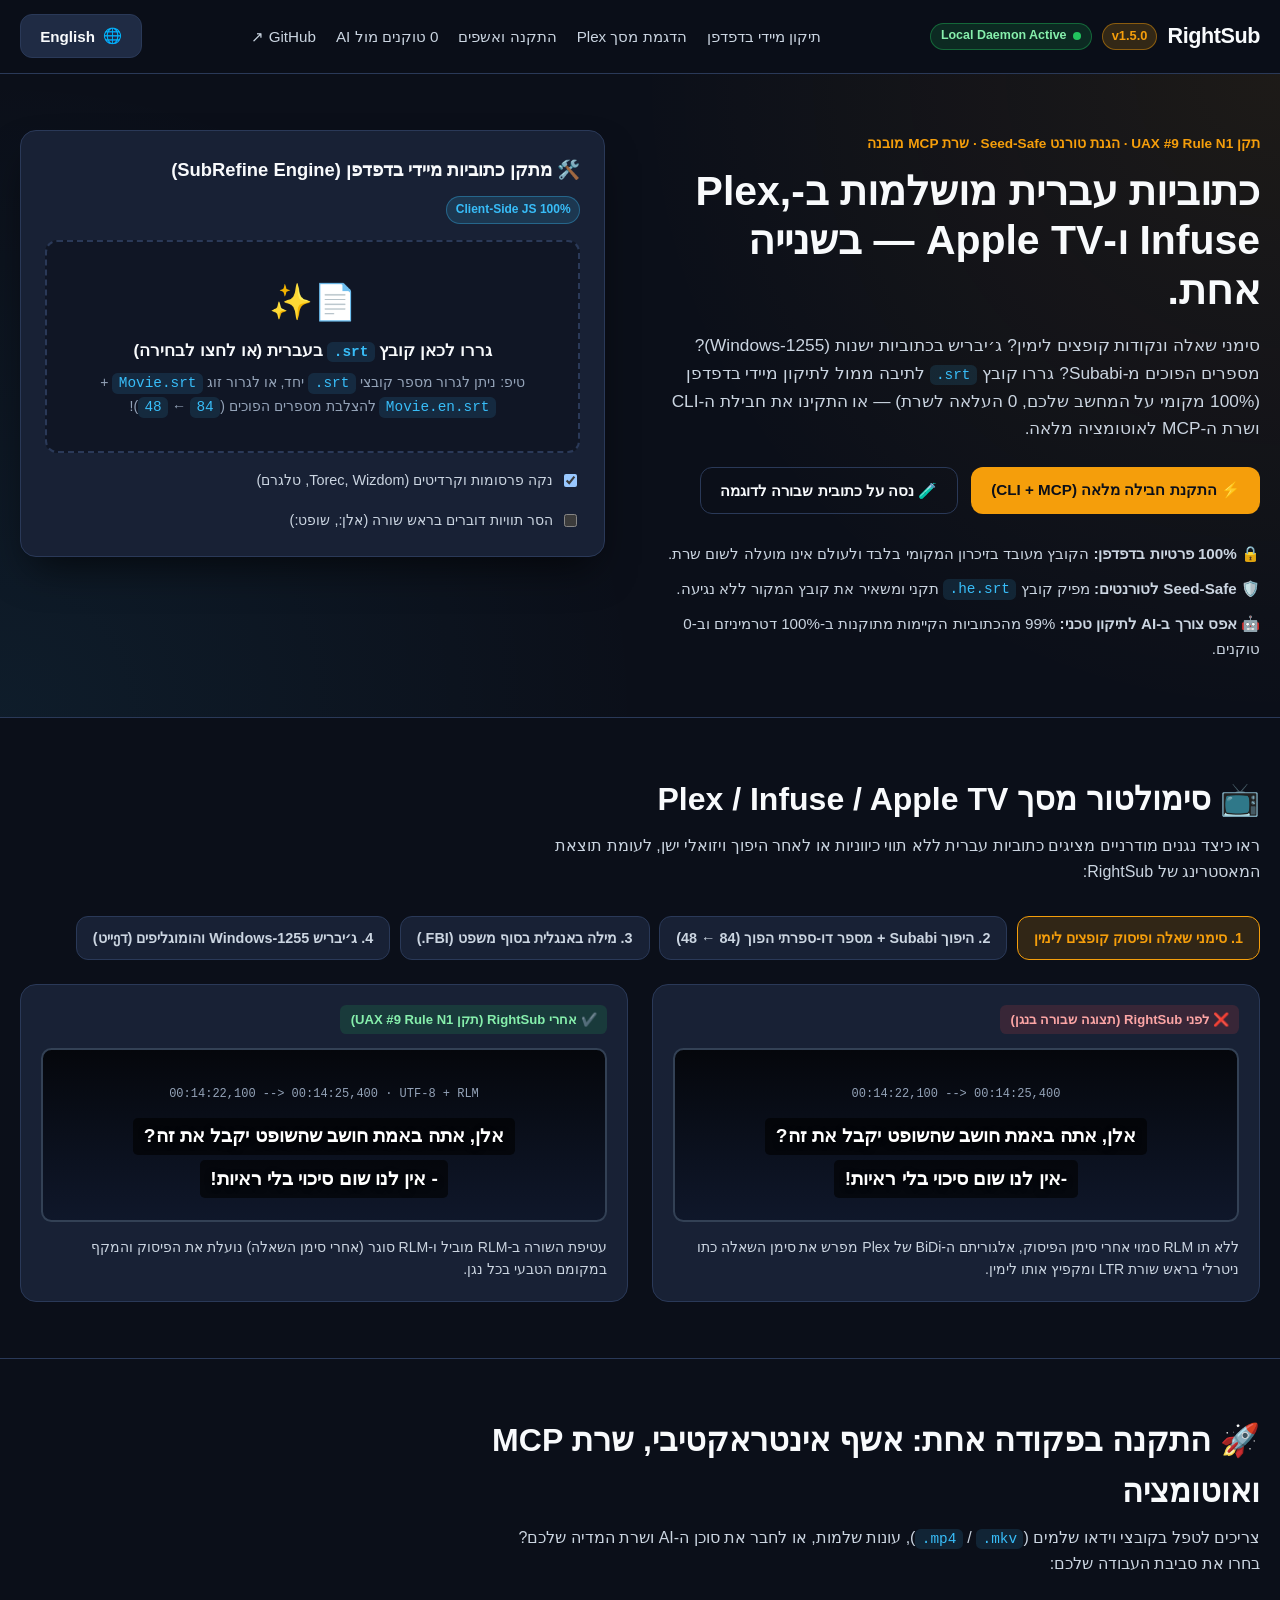
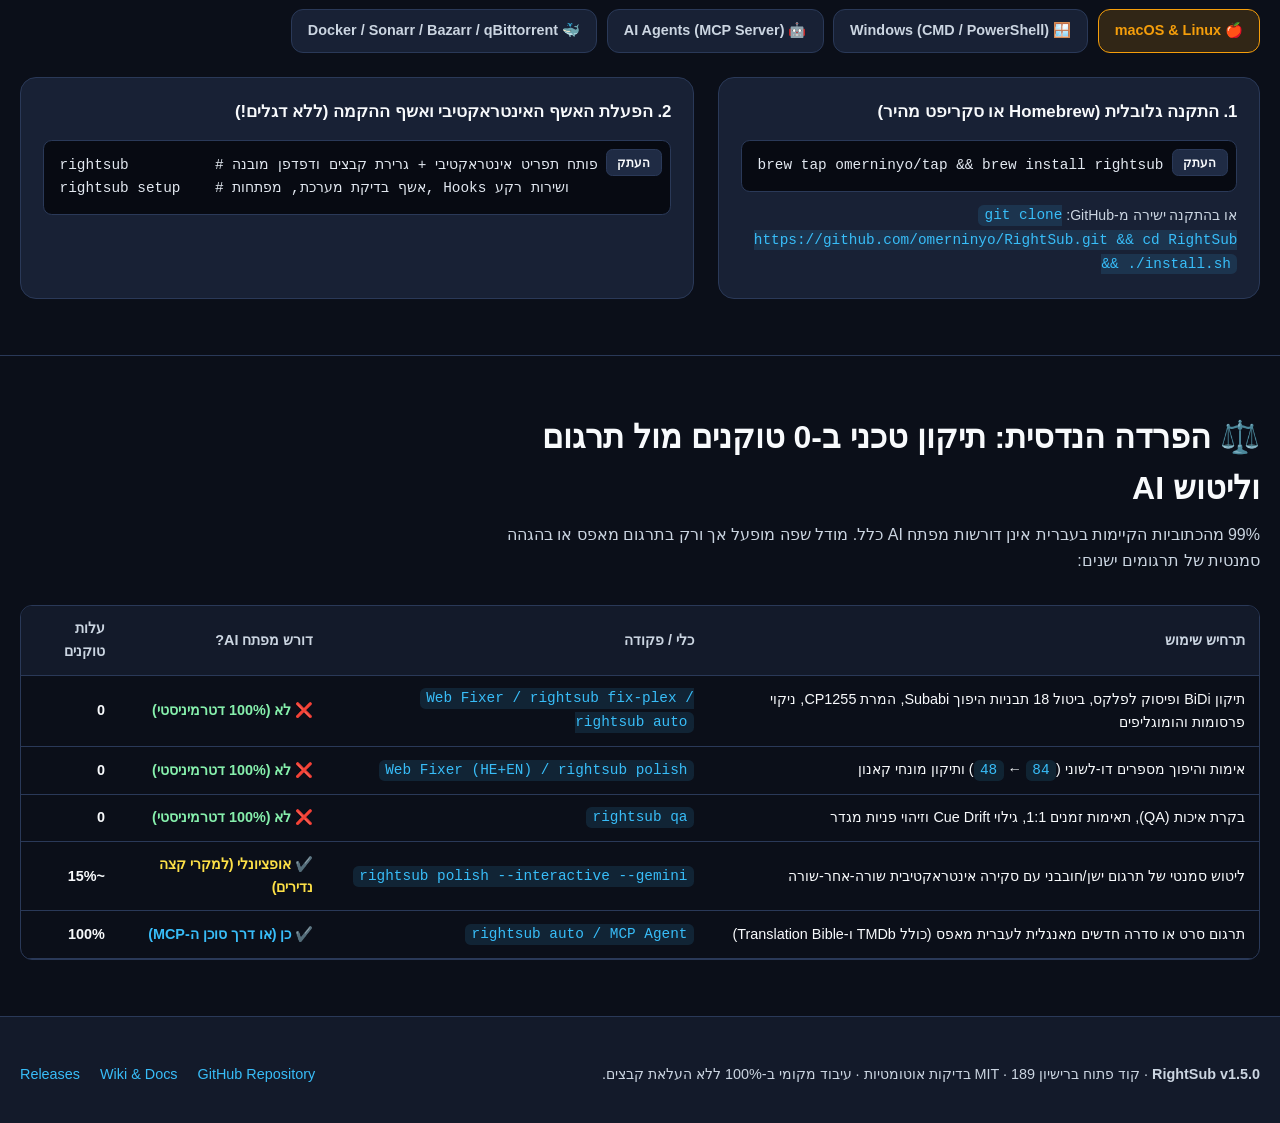
==== site/index.html @ dbd6b191 "Release v1.5.0: Native MCP Server, Interactive CLI Wizard, and Client-Side SubRefine Web App (site/)" ====
<!DOCTYPE html>
<html lang="he" dir="rtl" data-theme="dark">
<head>
  <meta charset="UTF-8" />
  <meta name="viewport" content="width=device-width, initial-scale=1.0" />
  <title>RightSub v1.5.0 — Universal Hebrew Subtitle Mastering, BiDi &amp; AI Suite</title>
  <meta name="description" content="Fix reversed Hebrew punctuation in Plex, Infuse &amp; Apple TV instantly in your browser (100% local, 0 uploads), or install the RightSub CLI, Setup Wizard &amp; Native MCP Server." />
  <link rel="stylesheet" href="styles.css" />
</head>
<body>
  <a href="#content" class="skip-link" data-i18n="skip_link">דלג לתוכן הראשי</a>

  <header class="site-header">
    <div class="container header-inner">
      <div class="brand">
        <span class="brand-badge">RightSub</span>
        <span class="version-pill">v1.5.0</span>
        <span id="daemon-status-badge" class="daemon-pill" hidden>
          <span class="status-dot"></span>
          <span id="daemon-status-text">Local Daemon Active</span>
        </span>
      </div>

      <nav class="main-nav" aria-label="Primary Navigation">
        <ul>
          <li><a href="#fixer" data-i18n="nav_fixer">תיקון מיידי בדפדפן</a></li>
          <li><a href="#showcase" data-i18n="nav_showcase">הדגמת מסך Plex</a></li>
          <li><a href="#install" data-i18n="nav_install">התקנה ואשפים</a></li>
          <li><a href="#matrix" data-i18n="nav_matrix">0 טוקנים מול AI</a></li>
          <li><a href="https://github.com/omerninyo/RightSub" target="_blank" rel="noopener">GitHub ↗</a></li>
        </ul>
      </nav>

      <div class="header-actions">
        <button type="button" id="lang-toggle" class="btn btn-secondary" aria-label="Switch Language / החלף שפה">
          🌐 <span id="lang-toggle-label">English</span>
        </button>
      </div>
    </div>
  </header>

  <main id="content" tabindex="-1">
    <!-- HERO + INSTANT CLIENT-SIDE SRT FIXER -->
    <section id="fixer" class="hero-section">
      <div class="container hero-grid">
        <div class="hero-copy">
          <div class="eyebrow" data-i18n="hero_eyebrow">
            תקן UAX #9 Rule N1 · הגנת טורנט Seed-Safe · שרת MCP מובנה
          </div>
          <h1 data-i18n="hero_title">
            כתוביות עברית מושלמות ב-Plex, Infuse ו-Apple TV — בשנייה אחת.
          </h1>
          <p class="hero-lead" data-i18n="hero_lead">
            סימני שאלה ונקודות קופצים לימין? ג׳יבריש בכתוביות ישנות (Windows-1255)? מספרים הפוכים מ-Subabi?
            גררו קובץ <code>.srt</code> לתיבה ממול לתיקון מיידי בדפדפן (100% מקומי על המחשב שלכם, 0 העלאה לשרת) — או התקינו את חבילת ה-CLI ושרת ה-MCP לאוטומציה מלאה.
          </p>

          <div class="hero-ctas">
            <a href="#install" class="btn btn-primary" data-i18n="hero_cta_install">
              ⚡ התקנת חבילה מלאה (CLI + MCP)
            </a>
            <button type="button" id="load-demo-btn" class="btn btn-outline" data-i18n="hero_cta_demo">
              🧪 נסה על כתובית שבורה לדוגמה
            </button>
          </div>

          <ul class="trust-list">
            <li data-i18n="trust_1">🔒 <strong>100% פרטיות בדפדפן:</strong> הקובץ מעובד בזיכרון המקומי בלבד ולעולם אינו מועלה לשום שרת.</li>
            <li data-i18n="trust_2">🛡️ <strong>Seed-Safe לטורנטים:</strong> מפיק קובץ <code>.he.srt</code> תקני ומשאיר את קובץ המקור ללא נגיעה.</li>
            <li data-i18n="trust_3">🤖 <strong>אפס צורך ב-AI לתיקון טכני:</strong> 99% מהכתוביות הקיימות מתוקנות ב-100% דטרמיניזם וב-0 טוקנים.</li>
          </ul>
        </div>

        <!-- CLIENT-SIDE DROPZONE CARD -->
        <div class="fixer-card">
          <div class="fixer-card-header">
            <h2 data-i18n="drop_title">🛠️ מתקן כתוביות מיידי בדפדפן (SubRefine Engine)</h2>
            <span class="local-tag" data-i18n="drop_badge">100% Client-Side JS</span>
          </div>

          <div
            id="dropzone"
            class="dropzone"
            tabindex="0"
            role="button"
            aria-describedby="dropzone-hint"
          >
            <input
              type="file"
              id="file-input"
              accept=".srt"
              multiple
              hidden
            />
            <div class="dropzone-icon" aria-hidden="true">📄✨</div>
            <p class="dropzone-primary" data-i18n="drop_prompt">
              גררו לכאן קובץ <code>.srt</code> בעברית (או לחצו לבחירה)
            </p>
            <p id="dropzone-hint" class="dropzone-secondary" data-i18n="drop_subprompt">
              טיפ: ניתן לגרור מספר קובצי <code>.srt</code> יחד, או לגרור זוג <code>Movie.srt</code> + <code>Movie.en.srt</code> להצלבת מספרים הפוכים (<code>84</code> ← <code>48</code>)!
            </p>
          </div>

          <div class="fixer-options">
            <label class="checkbox-label">
              <input type="checkbox" id="opt-clean-ads" checked />
              <span data-i18n="opt_clean_ads">נקה פרסומות וקרדיטים (Torec, Wizdom, טלגרם)</span>
            </label>
            <label class="checkbox-label">
              <input type="checkbox" id="opt-clean-speakers" />
              <span data-i18n="opt_clean_speakers">הסר תוויות דוברים בראש שורה (אלן:, שופט:)</span>
            </label>
          </div>

          <!-- LIVE RESULTS REGION -->
          <div id="fixer-results" class="fixer-results" aria-live="polite" hidden>
            <div class="stats-grid" id="stats-grid"></div>
            <div id="downloads-list" class="downloads-list"></div>

            <div class="diff-preview-wrapper" id="diff-preview-wrapper" hidden>
              <h3 data-i18n="diff_heading">🔍 השוואת שורות שתוקנו בקובץ (לפני ← אחרי):</h3>
              <div class="table-scroll">
                <table class="diff-table">
                  <caption class="sr-only" data-i18n="diff_heading">השוואת שורות שתוקנו בקובץ</caption>
                  <thead>
                    <tr>
                      <th scope="col">#</th>
                      <th scope="col" data-i18n="diff_col_before">לפני (שבור בפלקס / Subabi)</th>
                      <th scope="col" data-i18n="diff_col_after">אחרי (RightSub + RLM)</th>
                    </tr>
                  </thead>
                  <tbody id="diff-tbody"></tbody>
                </table>
              </div>
            </div>
          </div>
        </div>
      </div>
    </section>

    <!-- INTERACTIVE PLEX / APPLE TV SCREEN SIMULATOR -->
    <section id="showcase" class="section showcase-section">
      <div class="container">
        <div class="section-header">
          <h2 data-i18n="showcase_title">📺 סימולטור מסך Plex / Infuse / Apple TV</h2>
          <p data-i18n="showcase_subtitle">
            ראו כיצד נגנים מודרניים מציגים כתוביות עברית ללא תווי כיווניות או לאחר היפוך ויזואלי ישן, לעומת תוצאת המאסטרינג של RightSub:
          </p>
        </div>

        <div class="tv-simulator">
          <div class="tv-controls" role="group" aria-label="Select Subtitle Defect Scenario">
            <button type="button" class="scenario-btn active" data-scenario="punct" data-i18n="scen_punct">
              1. סימני שאלה ופיסוק קופצים לימין
            </button>
            <button type="button" class="scenario-btn" data-scenario="subabi" data-i18n="scen_subabi">
              2. היפוך Subabi + מספר דו-ספרתי הפוך (84 ← 48)
            </button>
            <button type="button" class="scenario-btn" data-scenario="english" data-i18n="scen_english">
              3. מילה באנגלית בסוף משפט (FBI.)
            </button>
            <button type="button" class="scenario-btn" data-scenario="cp1255" data-i18n="scen_cp1255">
              4. ג׳יבריש Windows-1255 והומוגליפים (דეייט)
            </button>
          </div>

          <div class="tv-screens-grid">
            <div class="tv-frame tv-broken">
              <div class="tv-badge badge-danger" data-i18n="tv_before_label">❌ לפני RightSub (תצוגה שבורה בנגן)</div>
              <div class="tv-screen">
                <div class="tv-scene-hint">00:14:22,100 --&gt; 00:14:25,400</div>
                <div id="tv-before-line1" class="tv-subtitle-line" dir="ltr">?אלן, אתה באמת חושב שהשופט יקבל את זה</div>
                <div id="tv-before-line2" class="tv-subtitle-line" dir="ltr">!אין לנו שום סיכוי בלי ראיות-</div>
              </div>
              <p id="tv-before-explain" class="tv-explain" data-i18n="tv_before_exp_punct">
                ללא תו RLM סמוי אחרי סימן הפיסוק, אלגוריתם ה-BiDi של Plex מפרש את סימן השאלה כתו ניטרלי בראש שורת LTR ומקפיץ אותו לימין.
              </p>
            </div>

            <div class="tv-frame tv-fixed">
              <div class="tv-badge badge-success" data-i18n="tv_after_label">✔️ אחרי RightSub (תקן UAX #9 Rule N1)</div>
              <div class="tv-screen">
                <div class="tv-scene-hint">00:14:22,100 --&gt; 00:14:25,400 · UTF-8 + RLM</div>
                <div id="tv-after-line1" class="tv-subtitle-line" dir="rtl">&#x200F;אלן, אתה באמת חושב שהשופט יקבל את זה?&#x200F;</div>
                <div id="tv-after-line2" class="tv-subtitle-line" dir="rtl">&#x200F;- אין לנו שום סיכוי בלי ראיות!&#x200F;</div>
              </div>
              <p id="tv-after-explain" class="tv-explain" data-i18n="tv_after_exp_punct">
                עטיפת השורה ב-RLM מוביל ו-RLM סוגר (אחרי סימן השאלה) נועלת את הפיסוק והמקף במקומם הטבעי בכל נגן.
              </p>
            </div>
          </div>
        </div>
      </div>
    </section>

    <!-- INTERACTIVE INSTALLATION & ONBOARDING HUB -->
    <section id="install" class="section install-section">
      <div class="container">
        <div class="section-header">
          <h2 data-i18n="install_title">🚀 התקנה בפקודה אחת: אשף אינטראקטיבי, שרת MCP ואוטומציה</h2>
          <p data-i18n="install_subtitle">
            צריכים לטפל בקובצי וידאו שלמים (<code>.mkv</code> / <code>.mp4</code>), עונות שלמות, או לחבר את סוכן ה-AI ושרת המדיה שלכם? בחרו את סביבת העבודה שלכם:
          </p>
        </div>

        <div class="tabs-bar" role="tablist" aria-label="Installation Platforms">
          <button type="button" role="tab" aria-selected="true" class="tab-btn active" data-tab="macos">
            🍎 macOS &amp; Linux
          </button>
          <button type="button" role="tab" aria-selected="false" class="tab-btn" data-tab="windows">
            🪟 Windows (CMD / PowerShell)
          </button>
          <button type="button" role="tab" aria-selected="false" class="tab-btn" data-tab="mcp">
            🤖 AI Agents (MCP Server)
          </button>
          <button type="button" role="tab" aria-selected="false" class="tab-btn" data-tab="docker">
            🐳 Docker / Sonarr / Bazarr / qBittorrent
          </button>
        </div>

        <!-- TAB 1: macOS / Linux -->
        <div class="tab-panel active" id="tab-macos" role="tabpanel">
          <div class="install-grid">
            <div class="install-step">
              <h3 data-i18n="mac_step1_title">1. התקנה גלובלית (Homebrew או סקריפט מהיר)</h3>
              <div class="code-box" dir="ltr">
                <pre><code id="cmd-mac-install">brew tap omerninyo/tap &amp;&amp; brew install rightsub</code></pre>
                <button type="button" class="copy-btn" data-copy-target="cmd-mac-install" data-i18n="copy_btn">העתק</button>
              </div>
              <p class="step-note" data-i18n="mac_step1_note">
                או בהתקנה ישירה מ-GitHub: <code>git clone https://github.com/omerninyo/RightSub.git &amp;&amp; cd RightSub &amp;&amp; ./install.sh</code>
              </p>
            </div>

            <div class="install-step">
              <h3 data-i18n="mac_step2_title">2. הפעלת האשף האינטראקטיבי ואשף ההקמה (ללא דגלים!)</h3>
              <div class="code-box" dir="ltr">
                <pre><code id="cmd-mac-wizard">rightsub          # פותח תפריט אינטראקטיבי + גרירת קבצים ודפדפן מובנה
rightsub setup    # אשף בדיקת מערכת, מפתחות, Hooks ושירות רקע</code></pre>
                <button type="button" class="copy-btn" data-copy-target="cmd-mac-wizard" data-i18n="copy_btn">העתק</button>
              </div>
            </div>
          </div>
        </div>

        <!-- TAB 2: Windows -->
        <div class="tab-panel" id="tab-windows" role="tabpanel" hidden>
          <div class="install-grid">
            <div class="install-step">
              <h3 data-i18n="win_step1_title">1. מתקין אוטומטי לחלונות (מוסיף ל-PATH של המשתמש אוטומטית)</h3>
              <div class="code-box" dir="ltr">
                <pre><code id="cmd-win-install">git clone https://github.com/omerninyo/RightSub.git
cd RightSub
install.bat</code></pre>
                <button type="button" class="copy-btn" data-copy-target="cmd-win-install" data-i18n="copy_btn">העתק</button>
              </div>
              <p class="step-note" data-i18n="win_step1_note">
                <code>install.bat</code> בודק Python ו-FFmpeg, מתקין תלויות ורושם את <code>rightsub</code> ב-PATH של המשתמש ללא צורך בהרשאות Administrator.
              </p>
            </div>

            <div class="install-step">
              <h3 data-i18n="win_step2_title">2. הפעלה מכל חלון CMD או PowerShell</h3>
              <div class="code-box" dir="ltr">
                <pre><code id="cmd-win-wizard">rightsub
rightsub auto "C:\Media\Movie.mkv"</code></pre>
                <button type="button" class="copy-btn" data-copy-target="cmd-win-wizard" data-i18n="copy_btn">העתק</button>
              </div>
            </div>
          </div>
        </div>

        <!-- TAB 3: AI Agents / MCP -->
        <div class="tab-panel" id="tab-mcp" role="tabpanel" hidden>
          <div class="install-grid">
            <div class="install-step">
              <h3 data-i18n="mcp_step1_title">1. רישום אוטומטי לכל סוכני ה-AI בפקודה אחת</h3>
              <div class="code-box" dir="ltr">
                <pre><code id="cmd-mcp-install">rightsub mcp --install
rightsub mcp --status</code></pre>
                <button type="button" class="copy-btn" data-copy-target="cmd-mcp-install" data-i18n="copy_btn">העתק</button>
              </div>
              <p class="step-note" data-i18n="mcp_step1_note">
                מזהה ורושם אוטומטית את שרת ה-MCP המקומי (8 כלים) ב-<strong>Google Antigravity</strong>, <strong>Claude Desktop</strong>, <strong>Cursor</strong>, <strong>Windsurf</strong> ו-<strong>Claude Code</strong> (כולל גיבוי <code>.bak</code> והזרקת <code>PATH</code> מלאה).
              </p>
            </div>

            <div class="install-step">
              <h3 data-i18n="mcp_step2_title">2. דברו עם הסוכן שלכם בשפה טבעית</h3>
              <div class="code-box" dir="ltr">
                <pre><code id="cmd-mcp-prompt">"בדוק את תיקיית המדיה שלי ב-/Volumes/Media/Show, תקן את כל כתוביות העברית לפלקס במצב Seed-Safe, ואם חסר תרגום לפרק — חלץ את האנגלית ותרגם."</code></pre>
                <button type="button" class="copy-btn" data-copy-target="cmd-mcp-prompt" data-i18n="copy_btn">העתק</button>
              </div>
            </div>
          </div>
        </div>

        <!-- TAB 4: Docker / Arr / qBittorrent -->
        <div class="tab-panel" id="tab-docker" role="tabpanel" hidden>
          <div class="install-grid">
            <div class="install-step">
              <h3 data-i18n="arr_step1_title">1. מחולל Hooks ושירותי רקע אוטומטי</h3>
              <div class="code-box" dir="ltr">
                <pre><code id="cmd-arr-hooks">rightsub config --install-hooks
rightsub config --install-service</code></pre>
                <button type="button" class="copy-btn" data-copy-target="cmd-arr-hooks" data-i18n="copy_btn">העתק</button>
              </div>
              <p class="step-note" data-i18n="arr_step1_note">
                מייצר סקריפטים מוכנים ל-qBittorrent ול-Transmission ב-<code>~/.config/rightsub/hooks/</code>, רושם Webhook חי ב-Sonarr/Radarr, ומתקין שירות רקע (<code>launchd</code> / <code>systemd</code> / <code>schtasks</code>).
              </p>
            </div>

            <div class="install-step">
              <h3 data-i18n="arr_step2_title">2. שרת Webhook לקונטיינרים ו-NAS (Port 8775)</h3>
              <div class="code-box" dir="ltr">
                <pre><code id="cmd-arr-serve">rightsub serve --port 8775 --path-map "/data/media:/media" --seed-safe</code></pre>
                <button type="button" class="copy-btn" data-copy-target="cmd-arr-serve" data-i18n="copy_btn">העתק</button>
              </div>
            </div>
          </div>
        </div>
      </div>
    </section>

    <!-- DECISION MATRIX: 0 TOKENS VS AI -->
    <section id="matrix" class="section matrix-section">
      <div class="container">
        <div class="section-header">
          <h2 data-i18n="matrix_title">⚖️ הפרדה הנדסית: תיקון טכני ב-0 טוקנים מול תרגום וליטוש AI</h2>
          <p data-i18n="matrix_subtitle">
            99% מהכתוביות הקיימות בעברית אינן דורשות מפתח AI כלל. מודל שפה מופעל אך ורק בתרגום מאפס או בהגהה סמנטית של תרגומים ישנים:
          </p>
        </div>

        <div class="table-scroll">
          <table class="matrix-table">
            <caption class="sr-only" data-i18n="matrix_title">מטריצת השוואה בין פקודות דטרמיניסטיות לבין AI</caption>
            <thead>
              <tr>
                <th scope="col" data-i18n="mat_col_task">תרחיש שימוש</th>
                <th scope="col" data-i18n="mat_col_cmd">כלי / פקודה</th>
                <th scope="col" data-i18n="mat_col_ai">דורש מפתח AI?</th>
                <th scope="col" data-i18n="mat_col_cost">עלות טוקנים</th>
              </tr>
            </thead>
            <tbody>
              <tr>
                <td data-i18n="mat_row1_task">תיקון BiDi ופיסוק לפלקס, ביטול 18 תבניות היפוך Subabi, המרת CP1255, ניקוי פרסומות והומוגליפים</td>
                <td><code dir="ltr">Web Fixer / rightsub fix-plex / rightsub auto</code></td>
                <td><span class="badge-zero" data-i18n="no_ai">❌ לא (100% דטרמיניסטי)</span></td>
                <td><strong>0</strong></td>
              </tr>
              <tr>
                <td data-i18n="mat_row2_task">אימות והיפוך מספרים דו-לשוני (<code>84</code> ← <code>48</code>) ותיקון מונחי קאנון</td>
                <td><code dir="ltr">Web Fixer (HE+EN) / rightsub polish</code></td>
                <td><span class="badge-zero" data-i18n="no_ai">❌ לא (שלב 0 דטרמיניסטי)</span></td>
                <td><strong>0</strong></td>
              </tr>
              <tr>
                <td data-i18n="mat_row3_task">בקרת איכות (QA), תאימות זמנים 1:1, גילוי Cue Drift וזיהוי פניות מגדר</td>
                <td><code dir="ltr">rightsub qa</code></td>
                <td><span class="badge-zero" data-i18n="no_ai">❌ לא (100% אלגוריתמי)</span></td>
                <td><strong>0</strong></td>
              </tr>
              <tr>
                <td data-i18n="mat_row4_task">ליטוש סמנטי של תרגום ישן/חובבני עם סקירה אינטראקטיבית שורה-אחר-שורה</td>
                <td><code dir="ltr">rightsub polish --interactive --gemini</code></td>
                <td><span class="badge-opt" data-i18n="opt_ai">✔️ אופציונלי (למקרי קצה נדירים)</span></td>
                <td><strong>~15%</strong></td>
              </tr>
              <tr>
                <td data-i18n="mat_row5_task">תרגום סרט או סדרה חדשים מאנגלית לעברית מאפס (כולל TMDb ו-Translation Bible)</td>
                <td><code dir="ltr">rightsub auto / MCP Agent</code></td>
                <td><span class="badge-req" data-i18n="req_ai">✔️ כן (או דרך סוכן ה-MCP)</span></td>
                <td><strong>100%</strong></td>
              </tr>
            </tbody>
          </table>
        </div>
      </div>
    </section>
  </main>

  <footer class="site-footer">
    <div class="container footer-inner">
      <p data-i18n="footer_copy">
        <strong>RightSub v1.5.0</strong> · קוד פתוח ברישיון MIT · 189 בדיקות אוטומטיות · עיבוד מקומי ב-100% ללא העלאת קבצים.
      </p>
      <div class="footer-links">
        <a href="https://github.com/omerninyo/RightSub" target="_blank" rel="noopener">GitHub Repository</a>
        <a href="https://github.com/omerninyo/RightSub/wiki" target="_blank" rel="noopener">Wiki &amp; Docs</a>
        <a href="https://github.com/omerninyo/RightSub/releases" target="_blank" rel="noopener">Releases</a>
      </div>
    </div>
  </footer>

  <script src="subrefine.js"></script>
  <script src="app.js"></script>
</body>
</html>
---- site/styles.css ----
/* styles.css — RightSub v1.5.0 Web App & Dashboard
   Complies with modern-web-guidance:
   - Uses rem units for all font-sizes and spacing (respect-os-text-scale)
   - Enforces dir="ltr" and unicode-bidi: isolate on code blocks & paths
   - WCAG AA+ high-contrast dark cinema palette
   - Respects prefers-reduced-motion
*/

:root {
  --bg-primary: #0b0f19;
  --bg-secondary: #131a2a;
  --bg-card: #182135;
  --bg-elevated: #1f2b44;
  --border-subtle: #2a3958;
  --border-accent: #f59e0b;
  --text-primary: #f8fafc;
  --text-secondary: #cbd5e1;
  --text-muted: #94a3b8;
  --accent-gold: #f59e0b;
  --accent-gold-hover: #fbbf24;
  --accent-blue: #38bdf8;
  --status-success: #22c55e;
  --status-danger: #ef4444;
  --radius-md: 0.75rem;
  --radius-lg: 1rem;
  --shadow-lg: 0 1.25rem 2.5rem -0.75rem rgba(0, 0, 0, 0.65);
}

*,
*::before,
*::after {
  box-sizing: border-box;
}

html {
  scroll-behavior: smooth;
  color-scheme: dark;
}

body {
  margin: 0;
  font-family: -apple-system, BlinkMacSystemFont, "Segoe UI", Roboto, "Helvetica Neue", Arial, sans-serif;
  font-size: 1rem;
  line-height: 1.6;
  background-color: var(--bg-primary);
  color: var(--text-primary);
}

.sr-only {
  position: absolute;
  width: 1px;
  height: 1px;
  padding: 0;
  margin: -1px;
  overflow: hidden;
  clip: rect(0, 0, 0, 0);
  white-space: nowrap;
  border: 0;
}

.skip-link {
  position: absolute;
  top: -4rem;
  inset-inline-start: 1rem;
  background: var(--accent-gold);
  color: #000;
  font-weight: 700;
  padding: 0.6rem 1.2rem;
  border-radius: var(--radius-md);
  z-index: 1000;
  text-decoration: none;
}

.skip-link:focus {
  top: 0.75rem;
}

/* Force LTR isolation on all code, CLI snippets, and file paths */
code,
pre,
.code-box {
  direction: ltr;
  unicode-bidi: isolate;
  font-family: ui-monospace, SFMono-Regular, Menlo, Monaco, Consolas, monospace;
}

code {
  background: rgba(56, 189, 248, 0.12);
  color: var(--accent-blue);
  padding: 0.15rem 0.4rem;
  border-radius: 0.35rem;
  font-size: 0.9rem;
}

.container {
  width: min(100% - 2.5rem, 78rem);
  margin-inline: auto;
}

/* Header */
.site-header {
  position: sticky;
  top: 0;
  z-index: 50;
  background: rgba(11, 15, 25, 0.9);
  backdrop-filter: blur(12px);
  border-bottom: 1px solid var(--border-subtle);
}

.header-inner {
  display: flex;
  align-items: center;
  justify-content: space-between;
  gap: 1rem;
  padding-block: 0.9rem;
  flex-wrap: wrap;
}

.brand {
  display: flex;
  align-items: center;
  gap: 0.65rem;
}

.brand-badge {
  font-size: 1.35rem;
  font-weight: 800;
  letter-spacing: -0.02em;
  color: var(--text-primary);
}

.version-pill {
  background: rgba(245, 158, 11, 0.18);
  color: var(--accent-gold);
  border: 1px solid rgba(245, 158, 11, 0.45);
  font-size: 0.8rem;
  font-weight: 700;
  padding: 0.15rem 0.55rem;
  border-radius: 999px;
  direction: ltr;
}

.daemon-pill {
  display: inline-flex;
  align-items: center;
  gap: 0.4rem;
  background: rgba(34, 197, 94, 0.15);
  color: #86efac;
  border: 1px solid rgba(34, 197, 94, 0.4);
  font-size: 0.78rem;
  font-weight: 600;
  padding: 0.15rem 0.6rem;
  border-radius: 999px;
}

.status-dot {
  width: 0.5rem;
  height: 0.5rem;
  border-radius: 50%;
  background: var(--status-success);
}

.main-nav ul {
  display: flex;
  align-items: center;
  gap: 1.25rem;
  list-style: none;
  margin: 0;
  padding: 0;
  flex-wrap: wrap;
}

.main-nav a {
  color: var(--text-secondary);
  text-decoration: none;
  font-weight: 500;
  font-size: 0.95rem;
}

.main-nav a:hover,
.main-nav a:focus-visible {
  color: var(--accent-gold);
}

/* Buttons */
.btn {
  display: inline-flex;
  align-items: center;
  justify-content: center;
  gap: 0.5rem;
  font-size: 0.95rem;
  font-weight: 600;
  padding: 0.65rem 1.2rem;
  border-radius: var(--radius-md);
  border: 1px solid transparent;
  cursor: pointer;
  text-decoration: none;
  min-height: 2.75rem;
}

.btn-primary {
  background: var(--accent-gold);
  color: #0b0f19;
}

.btn-primary:hover {
  background: var(--accent-gold-hover);
}

.btn-secondary {
  background: var(--bg-elevated);
  color: var(--text-primary);
  border-color: var(--border-subtle);
}

.btn-secondary:hover {
  border-color: var(--accent-gold);
}

.btn-outline {
  background: transparent;
  color: var(--text-primary);
  border-color: var(--border-subtle);
}

.btn-outline:hover {
  background: var(--bg-elevated);
  border-color: var(--accent-blue);
}

:focus-visible {
  outline: 2px solid var(--accent-gold);
  outline-offset: 2px;
}

/* Hero & Fixer Section */
.hero-section {
  padding-block: 3.5rem;
  border-bottom: 1px solid var(--border-subtle);
  background: radial-gradient(circle at top right, rgba(245, 158, 11, 0.08), transparent 45%),
              radial-gradient(circle at bottom left, rgba(56, 189, 248, 0.08), transparent 45%);
}

.hero-grid {
  display: grid;
  grid-template-columns: 1.05fr 1fr;
  gap: 2.5rem;
  align-items: start;
}

@media (max-width: 62rem) {
  .hero-grid {
    grid-template-columns: 1fr;
  }
}

.eyebrow {
  display: inline-block;
  font-size: 0.85rem;
  font-weight: 700;
  color: var(--accent-gold);
  margin-bottom: 0.75rem;
}

.hero-copy h1 {
  font-size: clamp(1.85rem, 3.2vw, 2.65rem);
  line-height: 1.22;
  margin: 0 0 1rem;
}

.hero-lead {
  font-size: 1.08rem;
  color: var(--text-secondary);
  margin: 0 0 1.5rem;
}

.hero-ctas {
  display: flex;
  flex-wrap: wrap;
  gap: 0.85rem;
  margin-bottom: 1.75rem;
}

.trust-list {
  list-style: none;
  padding: 0;
  margin: 0;
  display: grid;
  gap: 0.65rem;
  color: var(--text-secondary);
  font-size: 0.95rem;
}

/* Fixer Card */
.fixer-card {
  background: var(--bg-card);
  border: 1px solid var(--border-subtle);
  border-radius: var(--radius-lg);
  padding: 1.5rem;
  box-shadow: var(--shadow-lg);
}

.fixer-card-header {
  display: flex;
  align-items: center;
  justify-content: space-between;
  gap: 0.75rem;
  margin-bottom: 1rem;
  flex-wrap: wrap;
}

.fixer-card-header h2 {
  font-size: 1.15rem;
  margin: 0;
}

.local-tag {
  background: rgba(56, 189, 248, 0.14);
  color: var(--accent-blue);
  border: 1px solid rgba(56, 189, 248, 0.35);
  font-size: 0.75rem;
  font-weight: 700;
  padding: 0.2rem 0.55rem;
  border-radius: 999px;
}

.dropzone {
  border: 2px dashed var(--border-subtle);
  border-radius: var(--radius-md);
  background: rgba(11, 15, 25, 0.55);
  padding: 2rem 1.25rem;
  text-align: center;
  cursor: pointer;
}

.dropzone:hover,
.dropzone.dragover {
  border-color: var(--accent-gold);
  background: rgba(245, 158, 11, 0.06);
}

.dropzone-icon {
  font-size: 2.2rem;
  margin-bottom: 0.5rem;
}

.dropzone-primary {
  font-size: 1.05rem;
  font-weight: 700;
  margin: 0 0 0.4rem;
}

.dropzone-secondary {
  font-size: 0.88rem;
  color: var(--text-muted);
  margin: 0;
}

.fixer-options {
  display: flex;
  flex-wrap: wrap;
  gap: 1rem;
  margin-top: 1rem;
  font-size: 0.9rem;
  color: var(--text-secondary);
}

.checkbox-label {
  display: inline-flex;
  align-items: center;
  gap: 0.45rem;
  cursor: pointer;
}

.fixer-results {
  margin-top: 1.25rem;
  padding-top: 1.25rem;
  border-top: 1px solid var(--border-subtle);
}

.stats-grid {
  display: grid;
  grid-template-columns: repeat(auto-fit, minmax(8.5rem, 1fr));
  gap: 0.65rem;
  margin-bottom: 1rem;
}

.stat-box {
  background: var(--bg-secondary);
  border: 1px solid var(--border-subtle);
  border-radius: 0.55rem;
  padding: 0.65rem 0.8rem;
}

.stat-value {
  font-size: 1.2rem;
  font-weight: 800;
  color: var(--accent-gold);
  direction: ltr;
}

.stat-label {
  font-size: 0.8rem;
  color: var(--text-muted);
}

.downloads-list {
  display: grid;
  gap: 0.65rem;
  margin-bottom: 1rem;
}

.download-item {
  display: flex;
  align-items: center;
  justify-content: space-between;
  gap: 0.75rem;
  background: var(--bg-elevated);
  border: 1px solid var(--border-subtle);
  border-radius: 0.6rem;
  padding: 0.7rem 0.95rem;
  flex-wrap: wrap;
}

.download-meta {
  display: flex;
  flex-direction: column;
  gap: 0.15rem;
}

.download-filename {
  font-weight: 700;
  direction: ltr;
  unicode-bidi: isolate;
}

.download-submeta {
  font-size: 0.82rem;
  color: var(--text-secondary);
}

/* Diff Preview Table */
.diff-preview-wrapper h3 {
  font-size: 0.98rem;
  margin: 0.5rem 0 0.6rem;
}

.table-scroll {
  overflow-x: auto;
  border: 1px solid var(--border-subtle);
  border-radius: var(--radius-md);
}

.diff-table,
.matrix-table {
  width: 100%;
  border-collapse: collapse;
  font-size: 0.9rem;
}

.diff-table th,
.diff-table td,
.matrix-table th,
.matrix-table td {
  padding: 0.7rem 0.9rem;
  border-bottom: 1px solid var(--border-subtle);
  text-align: start;
}

.diff-table th,
.matrix-table th {
  background: var(--bg-secondary);
  color: var(--text-secondary);
  font-weight: 700;
}

.diff-before {
  color: #fca5a5;
  background: rgba(239, 68, 68, 0.08);
}

.diff-after {
  color: #86efac;
  background: rgba(34, 197, 94, 0.08);
}

/* Sections */
.section {
  padding-block: 3.5rem;
  border-bottom: 1px solid var(--border-subtle);
}

.section-header {
  max-width: 48rem;
  margin-bottom: 2rem;
}

.section-header h2 {
  font-size: clamp(1.45rem, 2.5vw, 2rem);
  margin: 0 0 0.5rem;
}

.section-header p {
  color: var(--text-secondary);
  margin: 0;
}

/* TV Simulator */
.tv-controls {
  display: flex;
  flex-wrap: wrap;
  gap: 0.6rem;
  margin-bottom: 1.5rem;
}

.scenario-btn,
.tab-btn {
  background: var(--bg-card);
  color: var(--text-secondary);
  border: 1px solid var(--border-subtle);
  padding: 0.6rem 1rem;
  border-radius: var(--radius-md);
  font-size: 0.9rem;
  font-weight: 600;
  cursor: pointer;
  min-height: 2.75rem;
}

.scenario-btn.active,
.tab-btn.active {
  background: rgba(245, 158, 11, 0.16);
  color: var(--accent-gold);
  border-color: var(--accent-gold);
}

.tv-screens-grid {
  display: grid;
  grid-template-columns: 1fr 1fr;
  gap: 1.5rem;
}

@media (max-width: 54rem) {
  .tv-screens-grid {
    grid-template-columns: 1fr;
  }
}

.tv-frame {
  background: var(--bg-card);
  border: 1px solid var(--border-subtle);
  border-radius: var(--radius-lg);
  padding: 1.25rem;
}

.tv-badge {
  display: inline-block;
  font-size: 0.82rem;
  font-weight: 700;
  padding: 0.25rem 0.65rem;
  border-radius: 0.4rem;
  margin-bottom: 0.85rem;
}

.badge-danger {
  background: rgba(239, 68, 68, 0.15);
  color: #fca5a5;
}

.badge-success {
  background: rgba(34, 197, 94, 0.15);
  color: #86efac;
}

.tv-screen {
  background: linear-gradient(180deg, #05070c 0%, #0f172a 100%);
  border: 2px solid #334155;
  border-radius: 0.65rem;
  padding: 2.2rem 1.25rem 1.4rem;
  text-align: center;
  min-height: 8.5rem;
  display: flex;
  flex-direction: column;
  justify-content: flex-end;
  gap: 0.35rem;
}

.tv-scene-hint {
  font-size: 0.75rem;
  color: var(--text-muted);
  margin-bottom: 0.5rem;
  direction: ltr;
  font-family: ui-monospace, SFMono-Regular, monospace;
}

.tv-subtitle-line {
  font-size: 1.2rem;
  font-weight: 700;
  color: #ffffff;
  text-shadow: 0 2px 6px rgba(0, 0, 0, 0.95);
  background: rgba(0, 0, 0, 0.62);
  padding: 0.2rem 0.65rem;
  border-radius: 0.3rem;
  align-self: center;
}

.tv-explain {
  font-size: 0.88rem;
  color: var(--text-secondary);
  margin: 0.85rem 0 0;
}

/* Installation Tabs */
.tabs-bar {
  display: flex;
  flex-wrap: wrap;
  gap: 0.6rem;
  margin-bottom: 1.5rem;
}

.install-grid {
  display: grid;
  grid-template-columns: 1fr 1fr;
  gap: 1.5rem;
}

@media (max-width: 54rem) {
  .install-grid {
    grid-template-columns: 1fr;
  }
}

.install-step {
  background: var(--bg-card);
  border: 1px solid var(--border-subtle);
  border-radius: var(--radius-lg);
  padding: 1.35rem;
}

.install-step h3 {
  font-size: 1.05rem;
  margin: 0 0 0.85rem;
}

.code-box {
  position: relative;
  background: #070a12;
  border: 1px solid var(--border-subtle);
  border-radius: 0.55rem;
  padding: 0.85rem 4.5rem 0.85rem 1rem;
  overflow-x: auto;
}

.code-box pre {
  margin: 0;
  font-size: 0.88rem;
  color: #e2e8f0;
}

.code-box pre code {
  background: transparent;
  color: inherit;
  padding: 0;
}

.copy-btn {
  position: absolute;
  top: 0.55rem;
  right: 0.55rem;
  background: var(--bg-elevated);
  color: var(--text-primary);
  border: 1px solid var(--border-subtle);
  border-radius: 0.4rem;
  padding: 0.3rem 0.65rem;
  font-size: 0.78rem;
  font-weight: 600;
  cursor: pointer;
}

.copy-btn:hover {
  border-color: var(--accent-gold);
}

.step-note {
  font-size: 0.88rem;
  color: var(--text-secondary);
  margin: 0.75rem 0 0;
}

/* Badges in Matrix */
.badge-zero {
  color: #86efac;
  font-weight: 600;
}

.badge-opt {
  color: #fde047;
  font-weight: 600;
}

.badge-req {
  color: var(--accent-blue);
  font-weight: 600;
}

/* Footer */
.site-footer {
  padding-block: 2rem;
  background: var(--bg-secondary);
}

.footer-inner {
  display: flex;
  align-items: center;
  justify-content: space-between;
  gap: 1rem;
  flex-wrap: wrap;
  font-size: 0.9rem;
  color: var(--text-secondary);
}

.footer-links {
  display: flex;
  gap: 1.25rem;
}

.footer-links a {
  color: var(--accent-blue);
  text-decoration: none;
}

.footer-links a:hover {
  text-decoration: underline;
}

@media (prefers-reduced-motion: reduce) {
  html {
    scroll-behavior: auto;
  }
}
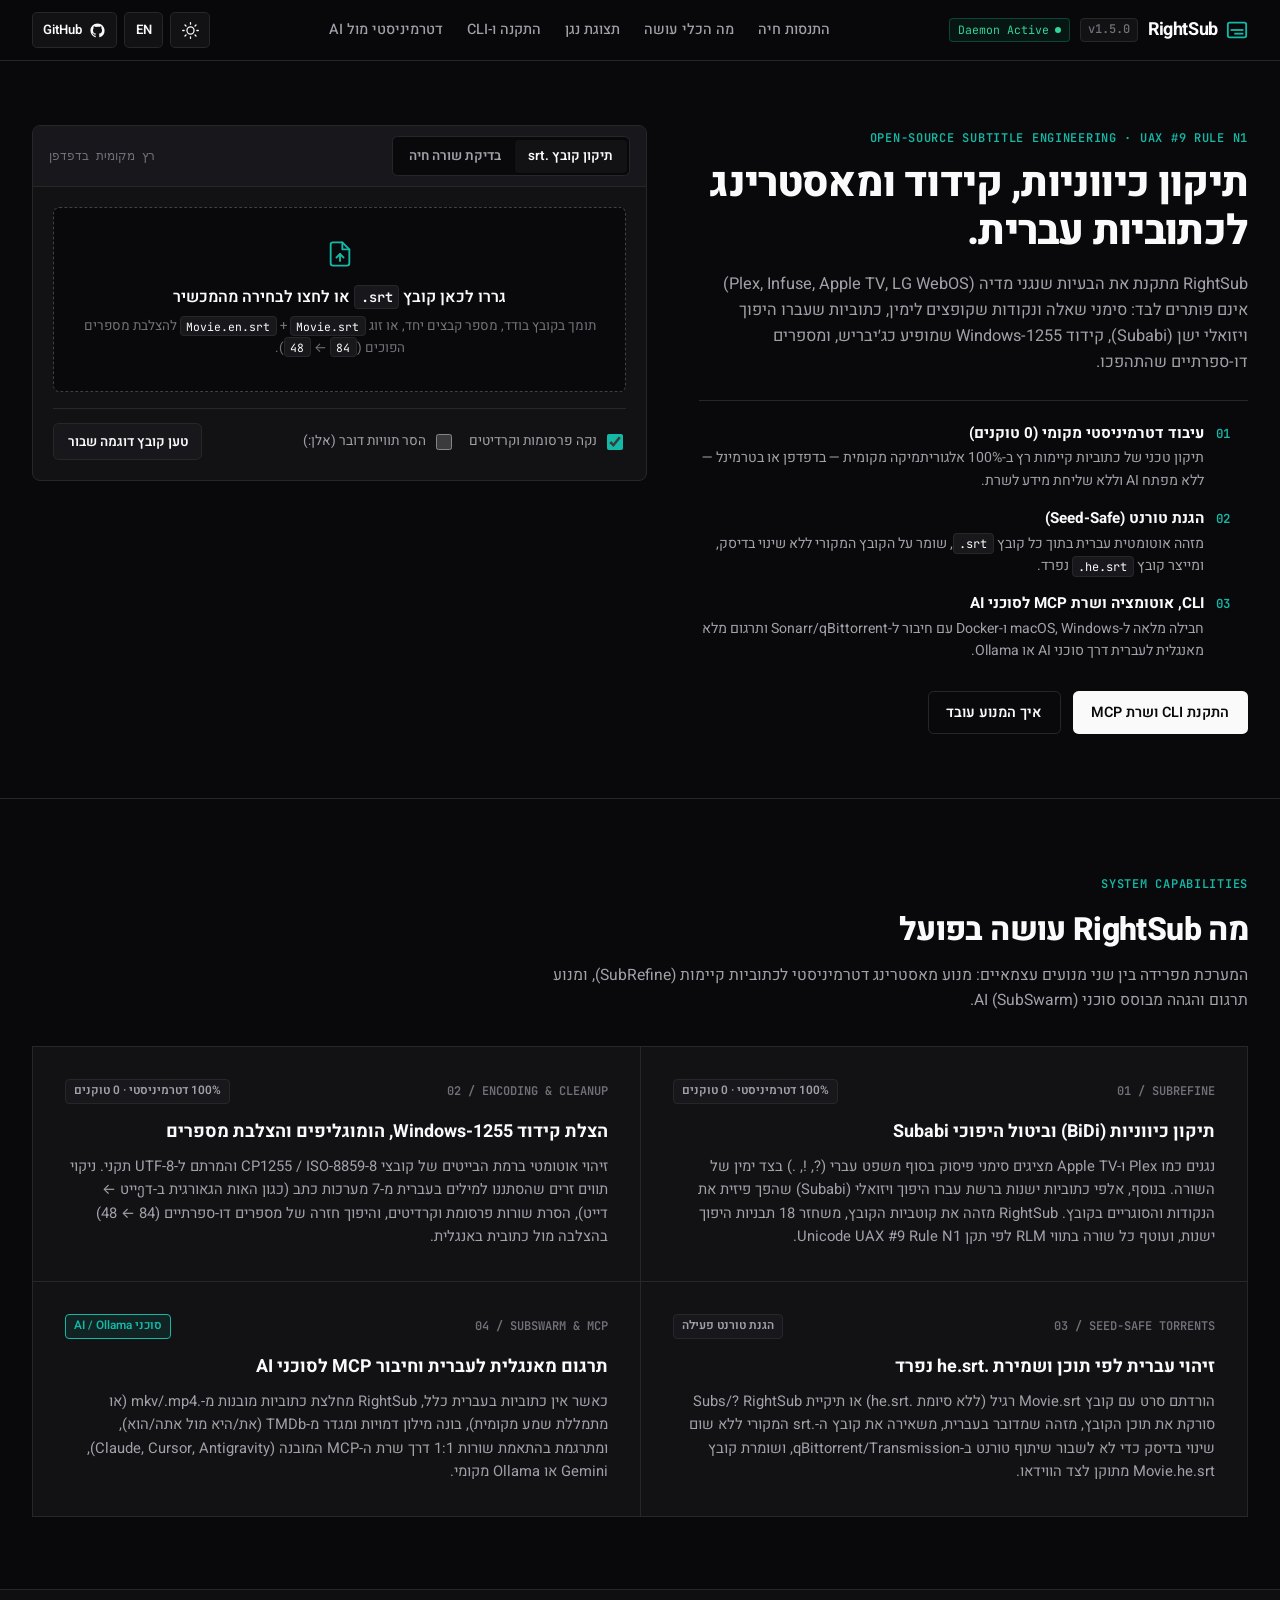
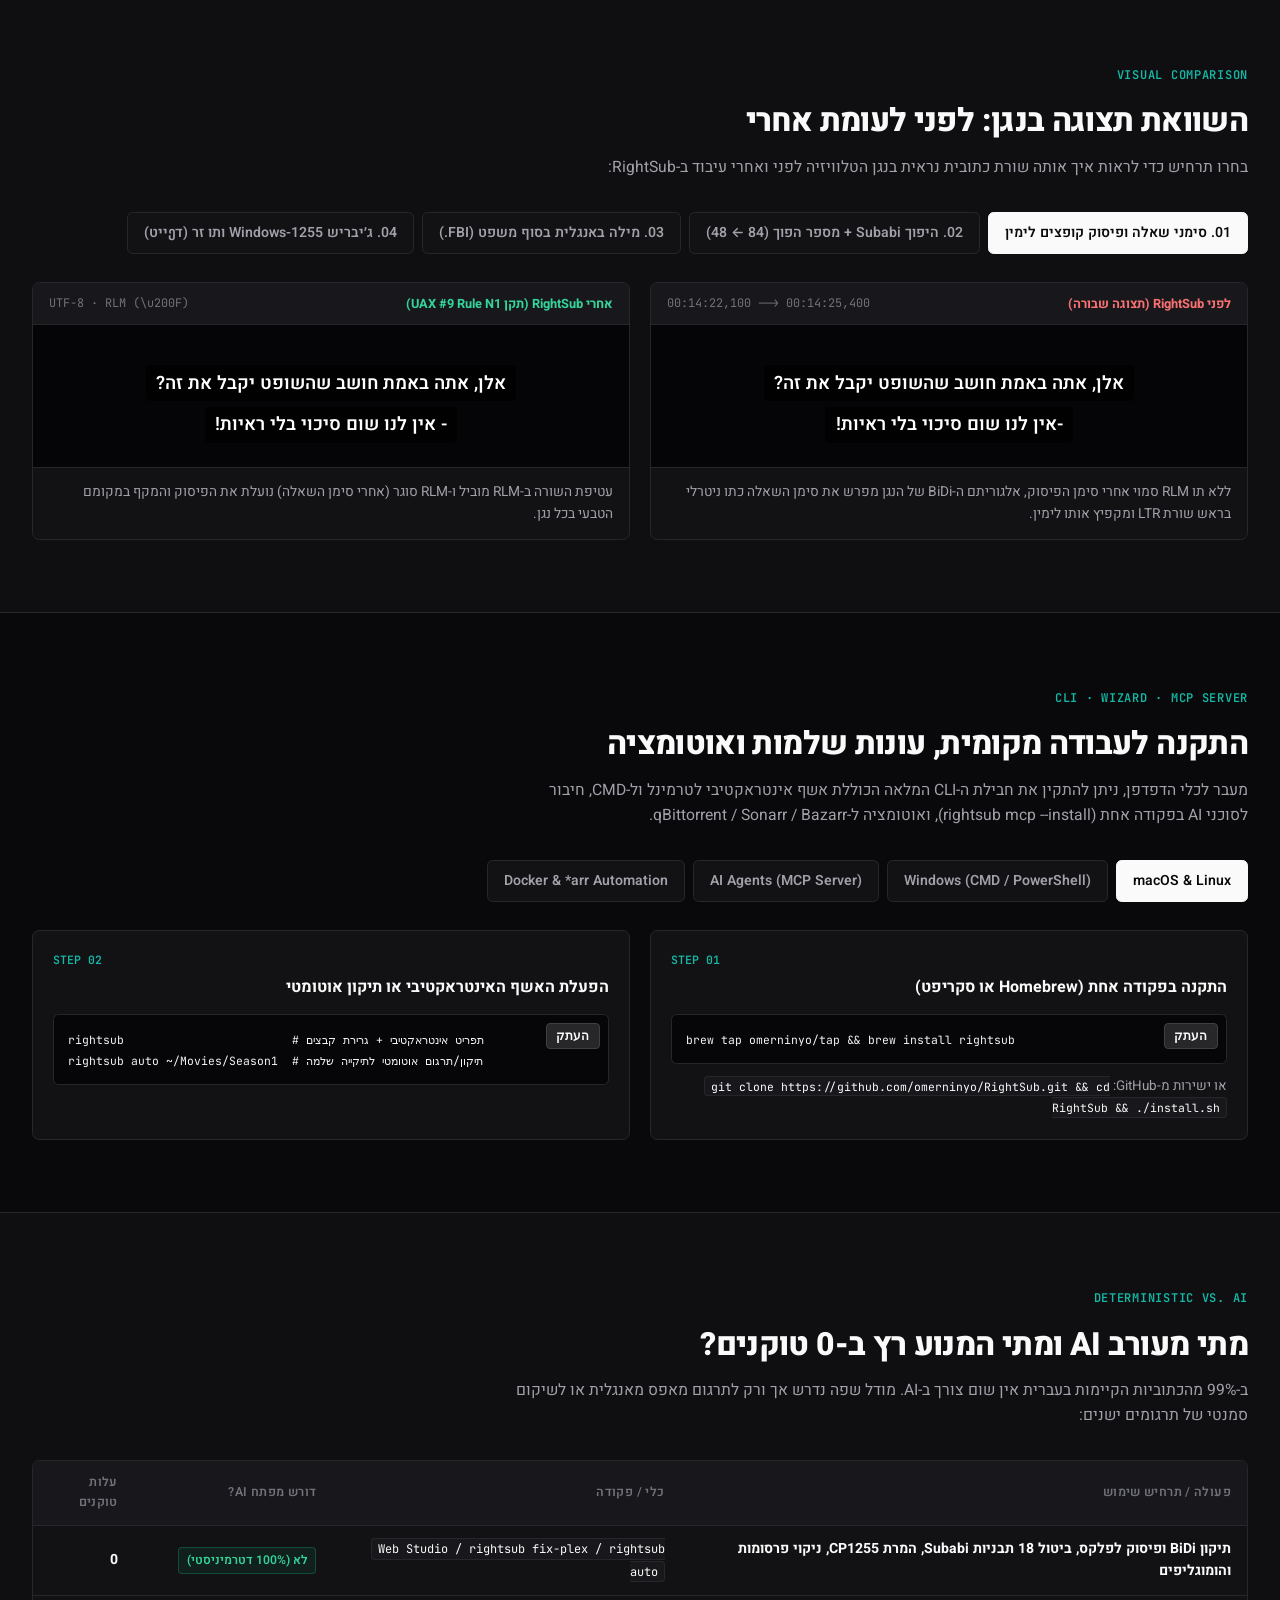
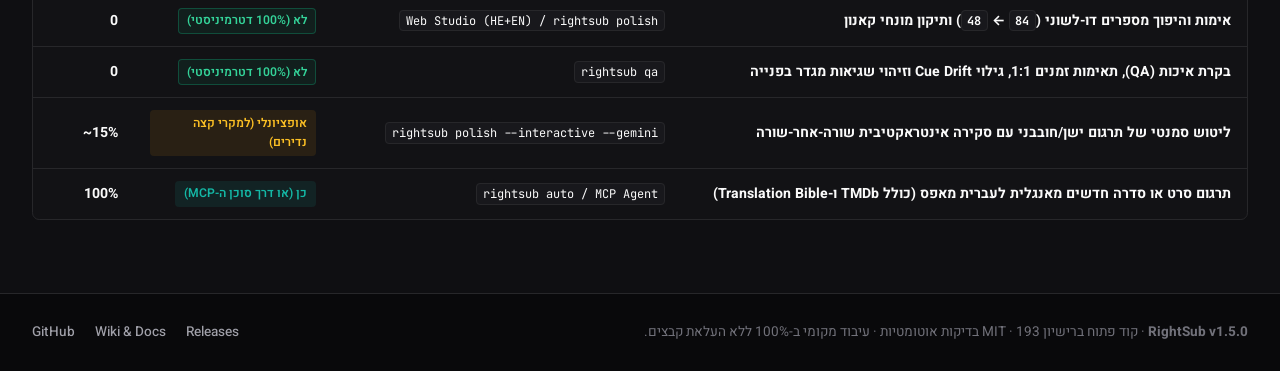
==== commit dcba54bf: "Redesign site/ with flat architectural UI, live line sandbox, light/dark themes, and mobile @contain" ====
--- a/site/index.html
+++ b/site/index.html
@@ -2,241 +2,397 @@
 <html lang="he" dir="rtl" data-theme="dark">
 <head>
   <meta charset="UTF-8" />
-  <meta name="viewport" content="width=device-width, initial-scale=1.0" />
-  <title>RightSub v1.5.0 — Universal Hebrew Subtitle Mastering, BiDi &amp; AI Suite</title>
-  <meta name="description" content="Fix reversed Hebrew punctuation in Plex, Infuse &amp; Apple TV instantly in your browser (100% local, 0 uploads), or install the RightSub CLI, Setup Wizard &amp; Native MCP Server." />
+  <meta name="viewport" content="width=device-width, initial-scale=1.0, viewport-fit=cover" />
+  <title>RightSub — מאסטרינג, תיקון כיווניות ותרגום כתוביות בעברית</title>
+  <meta name="description" content="כלי קוד פתוח לתיקון פיסוק וכיווניות (BiDi) בכתוביות עברית עבור Plex, Infuse ו-Apple TV. כולל מנוע תיקון מיידי בדפדפן, אשף CLI, הגנת טורנט (Seed-Safe) ושרת MCP מובנה." />
+  <link rel="preconnect" href="https://fonts.googleapis.com" />
+  <link rel="preconnect" href="https://fonts.gstatic.com" crossorigin />
+  <link href="https://fonts.googleapis.com/css2?family=Heebo:wght@400;500;600;700;800&family=Inter:wght@400;500;600;700&family=JetBrains+Mono:wght@400;500;600&display=swap" rel="stylesheet" />
   <link rel="stylesheet" href="styles.css" />
 </head>
 <body>
   <a href="#content" class="skip-link" data-i18n="skip_link">דלג לתוכן הראשי</a>
 
-  <header class="site-header">
-    <div class="container header-inner">
-      <div class="brand">
-        <span class="brand-badge">RightSub</span>
-        <span class="version-pill">v1.5.0</span>
-        <span id="daemon-status-badge" class="daemon-pill" hidden>
-          <span class="status-dot"></span>
-          <span id="daemon-status-text">Local Daemon Active</span>
+  <!-- TOP ARCHITECTURAL BAR -->
+  <header class="topbar">
+    <div class="container topbar-inner">
+      <div class="brand-group">
+        <a href="#" class="brand-link" aria-label="RightSub Home">
+          <svg class="brand-icon" width="22" height="22" viewBox="0 0 24 24" fill="none" stroke="currentColor" stroke-width="2" stroke-linecap="square" aria-hidden="true">
+            <rect x="2" y="4" width="20" height="16" rx="2" />
+            <line x1="6" y1="12" x2="18" y2="12" />
+            <line x1="10" y1="16" x2="18" y2="16" />
+          </svg>
+          <span class="brand-name">RightSub</span>
+        </a>
+        <span class="meta-tag" dir="ltr">v1.5.0</span>
+        <span id="daemon-status-badge" class="daemon-tag" hidden>
+          <span class="daemon-dot"></span>
+          <span id="daemon-status-text" dir="ltr">Daemon Active</span>
         </span>
       </div>
 
-      <nav class="main-nav" aria-label="Primary Navigation">
+      <nav class="primary-nav" aria-label="Primary">
         <ul>
-          <li><a href="#fixer" data-i18n="nav_fixer">תיקון מיידי בדפדפן</a></li>
-          <li><a href="#showcase" data-i18n="nav_showcase">הדגמת מסך Plex</a></li>
-          <li><a href="#install" data-i18n="nav_install">התקנה ואשפים</a></li>
-          <li><a href="#matrix" data-i18n="nav_matrix">0 טוקנים מול AI</a></li>
-          <li><a href="https://github.com/omerninyo/RightSub" target="_blank" rel="noopener">GitHub ↗</a></li>
+          <li><a href="#studio" data-i18n="nav_studio">התנסות חיה</a></li>
+          <li><a href="#capabilities" data-i18n="nav_capabilities">מה הכלי עושה</a></li>
+          <li><a href="#simulator" data-i18n="nav_simulator">תצוגת נגן</a></li>
+          <li><a href="#install" data-i18n="nav_install">התקנה ו-CLI</a></li>
+          <li><a href="#architecture" data-i18n="nav_architecture">דטרמיניסטי מול AI</a></li>
         </ul>
       </nav>
 
-      <div class="header-actions">
-        <button type="button" id="lang-toggle" class="btn btn-secondary" aria-label="Switch Language / החלף שפה">
-          🌐 <span id="lang-toggle-label">English</span>
+      <div class="topbar-actions">
+        <button type="button" id="theme-toggle" class="icon-btn" aria-label="Toggle color theme" title="החלף ערכת נושא">
+          <svg id="theme-icon-sun" width="17" height="17" viewBox="0 0 24 24" fill="none" stroke="currentColor" stroke-width="1.8" stroke-linecap="round" stroke-linejoin="round" aria-hidden="true">
+            <circle cx="12" cy="12" r="5"></circle>
+            <line x1="12" y1="1" x2="12" y2="3"></line>
+            <line x1="12" y1="21" x2="12" y2="23"></line>
+            <line x1="4.22" y1="4.22" x2="5.64" y2="5.64"></line>
+            <line x1="18.36" y1="18.36" x2="19.78" y2="19.78"></line>
+            <line x1="1" y1="12" x2="3" y2="12"></line>
+            <line x1="21" y1="12" x2="23" y2="12"></line>
+            <line x1="4.22" y1="19.78" x2="5.64" y2="18.36"></line>
+            <line x1="18.36" y1="5.64" x2="19.78" y2="4.22"></line>
+          </svg>
         </button>
+        <button type="button" id="lang-toggle" class="lang-btn" aria-label="Switch language">
+          <span id="lang-toggle-label">EN</span>
+        </button>
+        <a href="https://github.com/omerninyo/RightSub" target="_blank" rel="noopener" class="gh-link" aria-label="GitHub Repository">
+          <svg width="17" height="17" viewBox="0 0 24 24" fill="currentColor" aria-hidden="true">
+            <path d="M12 2C6.477 2 2 6.484 2 12.017c0 4.425 2.865 8.18 6.839 9.504.5.092.682-.217.682-.483 0-.237-.008-.868-.013-1.703-2.782.605-3.369-1.343-3.369-1.343-.454-1.158-1.11-1.466-1.11-1.466-.908-.62.069-.608.069-.608 1.003.07 1.53 1.032 1.53 1.032.892 1.53 2.341 1.088 2.91.832.092-.647.35-1.088.636-1.338-2.22-.253-4.555-1.113-4.555-4.951 0-1.093.39-1.988 1.029-2.688-.103-.253-.446-1.272.098-2.65 0 0 .84-.27 2.75 1.026A9.564 9.564 0 0112 6.844c.85.004 1.705.115 2.504.337 1.909-1.296 2.747-1.027 2.747-1.027.546 1.379.202 2.398.1 2.651.64.7 1.028 1.595 1.028 2.688 0 3.848-2.339 4.695-4.566 4.943.359.309.678.92.678 1.855 0 1.338-.012 2.419-.012 2.747 0 .268.18.58.688.482A10.019 10.019 0 0022 12.017C22 6.484 17.522 2 12 2z" />
+          </svg>
+          <span class="gh-text" dir="ltr">GitHub</span>
+        </a>
       </div>
     </div>
   </header>
 
   <main id="content" tabindex="-1">
-    <!-- HERO + INSTANT CLIENT-SIDE SRT FIXER -->
-    <section id="fixer" class="hero-section">
-      <div class="container hero-grid">
-        <div class="hero-copy">
-          <div class="eyebrow" data-i18n="hero_eyebrow">
-            תקן UAX #9 Rule N1 · הגנת טורנט Seed-Safe · שרת MCP מובנה
-          </div>
-          <h1 data-i18n="hero_title">
-            כתוביות עברית מושלמות ב-Plex, Infuse ו-Apple TV — בשנייה אחת.
+    <!-- HERO + INTERACTIVE STUDIO -->
+    <section id="studio" class="section-hero">
+      <div class="container hero-layout">
+        <!-- Editorial Intro -->
+        <div class="hero-intro">
+          <div class="kicker" data-i18n="hero_kicker">OPEN-SOURCE SUBTITLE ENGINEERING · UAX #9 RULE N1</div>
+          <h1 class="hero-heading" data-i18n="hero_title">
+            תיקון כיווניות, קידוד ומאסטרינג לכתוביות עברית.
           </h1>
-          <p class="hero-lead" data-i18n="hero_lead">
-            סימני שאלה ונקודות קופצים לימין? ג׳יבריש בכתוביות ישנות (Windows-1255)? מספרים הפוכים מ-Subabi?
-            גררו קובץ <code>.srt</code> לתיבה ממול לתיקון מיידי בדפדפן (100% מקומי על המחשב שלכם, 0 העלאה לשרת) — או התקינו את חבילת ה-CLI ושרת ה-MCP לאוטומציה מלאה.
+          <p class="hero-description" data-i18n="hero_lead">
+            RightSub מתקנת את הבעיות שנגני מדיה (Plex, Infuse, Apple TV, LG WebOS) אינם פותרים לבד: סימני שאלה ונקודות שקופצים לימין, כתוביות שעברו היפוך ויזואלי ישן (Subabi), קידוד Windows-1255 שמופיע כג׳יבריש, ומספרים דו-ספרתיים שהתהפכו.
           </p>
 
-          <div class="hero-ctas">
-            <a href="#install" class="btn btn-primary" data-i18n="hero_cta_install">
-              ⚡ התקנת חבילה מלאה (CLI + MCP)
-            </a>
-            <button type="button" id="load-demo-btn" class="btn btn-outline" data-i18n="hero_cta_demo">
-              🧪 נסה על כתובית שבורה לדוגמה
-            </button>
-          </div>
-
-          <ul class="trust-list">
-            <li data-i18n="trust_1">🔒 <strong>100% פרטיות בדפדפן:</strong> הקובץ מעובד בזיכרון המקומי בלבד ולעולם אינו מועלה לשום שרת.</li>
-            <li data-i18n="trust_2">🛡️ <strong>Seed-Safe לטורנטים:</strong> מפיק קובץ <code>.he.srt</code> תקני ומשאיר את קובץ המקור ללא נגיעה.</li>
-            <li data-i18n="trust_3">🤖 <strong>אפס צורך ב-AI לתיקון טכני:</strong> 99% מהכתוביות הקיימות מתוקנות ב-100% דטרמיניזם וב-0 טוקנים.</li>
-          </ul>
-        </div>
-
-        <!-- CLIENT-SIDE DROPZONE CARD -->
-        <div class="fixer-card">
-          <div class="fixer-card-header">
-            <h2 data-i18n="drop_title">🛠️ מתקן כתוביות מיידי בדפדפן (SubRefine Engine)</h2>
-            <span class="local-tag" data-i18n="drop_badge">100% Client-Side JS</span>
-          </div>
-
-          <div
-            id="dropzone"
-            class="dropzone"
-            tabindex="0"
-            role="button"
-            aria-describedby="dropzone-hint"
-          >
-            <input
-              type="file"
-              id="file-input"
-              accept=".srt"
-              multiple
-              hidden
-            />
-            <div class="dropzone-icon" aria-hidden="true">📄✨</div>
-            <p class="dropzone-primary" data-i18n="drop_prompt">
-              גררו לכאן קובץ <code>.srt</code> בעברית (או לחצו לבחירה)
+          <div class="hero-pillars">
+            <div class="mini-pillar">
+              <span class="mini-pillar-num" dir="ltr">01</span>
+              <div>
+                <strong data-i18n="pillar1_title">עיבוד דטרמיניסטי מקומי (0 טוקנים)</strong>
+                <p data-i18n="pillar1_desc">תיקון טכני של כתוביות קיימות רץ ב-100% אלגוריתמיקה מקומית — בדפדפן או בטרמינל — ללא מפתח AI וללא שליחת מידע לשרת.</p>
+              </div>
+            </div>
+            <div class="mini-pillar">
+              <span class="mini-pillar-num" dir="ltr">02</span>
+              <div>
+                <strong data-i18n="pillar2_title">הגנת טורנט (Seed-Safe)</strong>
+                <p data-i18n="pillar2_desc">מזהה אוטומטית עברית בתוך כל קובץ <code>.srt</code>, שומר על הקובץ המקורי ללא שינוי בדיסק, ומייצר קובץ <code>.he.srt</code> נפרד.</p>
+              </div>
+            </div>
+            <div class="mini-pillar">
+              <span class="mini-pillar-num" dir="ltr">03</span>
+              <div>
+                <strong data-i18n="pillar3_title">CLI, אוטומציה ושרת MCP לסוכני AI</strong>
+                <p data-i18n="pillar3_desc">חבילה מלאה ל-macOS, Windows ו-Docker עם חיבור ל-Sonarr/qBittorrent ותרגום מלא מאנגלית לעברית דרך סוכני AI או Ollama.</p>
+              </div>
+            </div>
+          </div>
+
+          <div class="hero-actions">
+            <a href="#install" class="btn btn-solid" data-i18n="hero_cta_cli">התקנת CLI ושרת MCP</a>
+            <a href="#capabilities" class="btn btn-ghost" data-i18n="hero_cta_how">איך המנוע עובד</a>
+          </div>
+        </div>
+
+        <!-- Interactive Studio Workbench -->
+        <div class="workbench" aria-label="SubRefine Interactive Studio">
+          <div class="workbench-header">
+            <div class="workbench-tabs" role="tablist" aria-label="Studio Mode">
+              <button type="button" role="tab" aria-selected="true" class="wb-tab active" data-wb-mode="file" data-i18n="wb_tab_file">
+                תיקון קובץ .srt
+              </button>
+              <button type="button" role="tab" aria-selected="false" class="wb-tab" data-wb-mode="sandbox" data-i18n="wb_tab_sandbox">
+                בדיקת שורה חיה
+              </button>
+            </div>
+            <span class="privacy-indicator" data-i18n="wb_privacy">רץ מקומית בדפדפן</span>
+          </div>
+
+          <!-- MODE 1: FILE DROP & DEMO -->
+          <div id="wb-panel-file" class="wb-panel active" role="tabpanel">
+            <div
+              id="dropzone"
+              class="dropzone"
+              tabindex="0"
+              role="button"
+              aria-describedby="dropzone-hint"
+            >
+              <input type="file" id="file-input" accept=".srt" multiple hidden />
+              <svg class="dropzone-svg" width="28" height="28" viewBox="0 0 24 24" fill="none" stroke="currentColor" stroke-width="1.6" stroke-linecap="round" stroke-linejoin="round" aria-hidden="true">
+                <path d="M14 2H6a2 2 0 0 0-2 2v16a2 2 0 0 0 2 2h12a2 2 0 0 0 2-2V8z"></path>
+                <polyline points="14 2 14 8 20 8"></polyline>
+                <line x1="12" y1="18" x2="12" y2="12"></line>
+                <polyline points="9 15 12 12 15 15"></polyline>
+              </svg>
+              <p class="dropzone-title" data-i18n="drop_prompt">
+                גררו לכאן קובץ <code>.srt</code> או לחצו לבחירה מהמכשיר
+              </p>
+              <p id="dropzone-hint" class="dropzone-sub" data-i18n="drop_subprompt">
+                תומך בקובץ בודד, מספר קבצים יחד, או זוג <code>Movie.srt</code> + <code>Movie.en.srt</code> להצלבת מספרים הפוכים (<code>84</code> ← <code>48</code>).
+              </p>
+            </div>
+
+            <div class="wb-toolbar">
+              <div class="wb-checks">
+                <label class="check-item">
+                  <input type="checkbox" id="opt-clean-ads" checked />
+                  <span data-i18n="opt_clean_ads">נקה פרסומות וקרדיטים</span>
+                </label>
+                <label class="check-item">
+                  <input type="checkbox" id="opt-clean-speakers" />
+                  <span data-i18n="opt_clean_speakers">הסר תוויות דובר (אלן:)</span>
+                </label>
+              </div>
+              <button type="button" id="load-demo-btn" class="btn btn-subtle" data-i18n="hero_cta_demo">
+                טען קובץ דוגמה שבור
+              </button>
+            </div>
+
+            <!-- FILE RESULTS -->
+            <div id="fixer-results" class="fixer-results" aria-live="polite" hidden>
+              <div class="stats-grid" id="stats-grid"></div>
+              <div id="downloads-list" class="downloads-list"></div>
+
+              <div class="diff-preview-wrapper" id="diff-preview-wrapper" hidden>
+                <div class="diff-header-row">
+                  <h3 data-i18n="diff_heading">שורות שתוקנו בקובץ (לפני לעומת אחרי)</h3>
+                </div>
+                <div tabindex="0" role="region" aria-label="Subtitle Diff Table" class="table-container">
+                  <table class="data-table diff-table">
+                    <thead>
+                      <tr>
+                        <th scope="col">#</th>
+                        <th scope="col" data-i18n="diff_col_before">לפני (מקור שבור)</th>
+                        <th scope="col" data-i18n="diff_col_after">אחרי (RightSub + UAX #9)</th>
+                      </tr>
+                    </thead>
+                    <tbody id="diff-tbody"></tbody>
+                  </table>
+                </div>
+              </div>
+            </div>
+          </div>
+
+          <!-- MODE 2: LIVE LINE SANDBOX (GREAT FOR MOBILE & QUICK TESTING) -->
+          <div id="wb-panel-sandbox" class="wb-panel" role="tabpanel" hidden>
+            <div class="sandbox-presets">
+              <span class="preset-label" data-i18n="sb_preset_label">דוגמאות מוכנות:</span>
+              <div class="preset-chips">
+                <button type="button" class="chip-btn active" data-sb-preset="punct" data-i18n="sb_chip_1">פיסוק קופץ</button>
+                <button type="button" class="chip-btn" data-sb-preset="subabi" data-i18n="sb_chip_2">היפוך Subabi</button>
+                <button type="button" class="chip-btn" data-sb-preset="english" data-i18n="sb_chip_3">מילה באנגלית (FBI.)</button>
+                <button type="button" class="chip-btn" data-sb-preset="homoglyph" data-i18n="sb_chip_4">תו זר (דეייט) + ראשי תיבות</button>
+              </div>
+            </div>
+
+            <div class="sandbox-field">
+              <label for="sandbox-input" class="field-label" data-i18n="sb_input_label">הקלידו או הדביקו שורת כתובית לבדיקה:</label>
+              <textarea id="sandbox-input" class="sandbox-textarea" rows="2" dir="rtl">.שלום אלן, אתה חושב שבית המשפט של ארה"ב יקבל את זה-</textarea>
+            </div>
+
+            <div class="sandbox-outputs">
+              <div class="sb-card sb-card-broken">
+                <div class="sb-card-label" data-i18n="sb_out_broken">תצוגה שבורה בנגן (ללא RightSub)</div>
+                <div id="sb-render-before" class="sb-player-line" dir="ltr"></div>
+              </div>
+              <div class="sb-card sb-card-fixed">
+                <div class="sb-card-label" data-i18n="sb_out_fixed">תצוגה מתוקנת בנגן (אחרי RightSub)</div>
+                <div id="sb-render-after" class="sb-player-line" dir="rtl"></div>
+              </div>
+            </div>
+
+            <div class="sb-unicode-box">
+              <span class="sb-unicode-title" data-i18n="sb_unicode_label">מבנה תווים סמויים (Unicode Memory View):</span>
+              <code id="sb-unicode-raw" class="sb-unicode-code" dir="ltr"></code>
+            </div>
+          </div>
+        </div>
+      </div>
+    </section>
+
+    <!-- WHAT THE TOOL DOES: 4 ARCHITECTURAL CAPABILITIES -->
+    <section id="capabilities" class="section">
+      <div class="container">
+        <div class="section-head">
+          <div class="kicker" data-i18n="cap_kicker">SYSTEM CAPABILITIES</div>
+          <h2 data-i18n="cap_title">מה RightSub עושה בפועל</h2>
+          <p data-i18n="cap_subtitle">
+            המערכת מפרידה בין שני מנועים עצמאיים: מנוע מאסטרינג דטרמיניסטי לכתוביות קיימות (SubRefine), ומנוע תרגום והגהה מבוסס סוכני AI (SubSwarm).
+          </p>
+        </div>
+
+        <div class="bento-grid">
+          <article class="bento-cell">
+            <div class="cell-top">
+              <span class="cell-index" dir="ltr">01 / SUBREFINE</span>
+              <span class="cell-badge" data-i18n="badge_deterministic">100% דטרמיניסטי · 0 טוקנים</span>
+            </div>
+            <h3 data-i18n="cap1_title">תיקון כיווניות (BiDi) וביטול היפוכי Subabi</h3>
+            <p data-i18n="cap1_desc">
+              נגנים כמו Plex ו-Apple TV מציגים סימני פיסוק בסוף משפט עברי (`?`, `!`, `.`) בצד ימין של השורה. בנוסף, אלפי כתוביות ישנות ברשת עברו "היפוך ויזואלי" (`Subabi`) שהפך פיזית את הנקודות והסוגריים בקובץ. RightSub מזהה את קוטביות הקובץ, משחזר 18 תבניות היפוך ישנות, ועוטף כל שורה בתווי `RLM` (`\u200F`) לפי תקן **Unicode UAX #9 Rule N1**.
             </p>
-            <p id="dropzone-hint" class="dropzone-secondary" data-i18n="drop_subprompt">
-              טיפ: ניתן לגרור מספר קובצי <code>.srt</code> יחד, או לגרור זוג <code>Movie.srt</code> + <code>Movie.en.srt</code> להצלבת מספרים הפוכים (<code>84</code> ← <code>48</code>)!
+          </article>
+
+          <article class="bento-cell">
+            <div class="cell-top">
+              <span class="cell-index" dir="ltr">02 / ENCODING &amp; CLEANUP</span>
+              <span class="cell-badge" data-i18n="badge_deterministic">100% דטרמיניסטי · 0 טוקנים</span>
+            </div>
+            <h3 data-i18n="cap2_title">הצלת קידוד Windows-1255, הומוגליפים והצלבת מספרים</h3>
+            <p data-i18n="cap2_desc">
+              זיהוי אוטומטי ברמת הבייטים של קובצי `CP1255` / `ISO-8859-8` והמרתם ל-`UTF-8` תקני. ניקוי תווים זרים שהסתננו למילים בעברית מ-7 מערכות כתב (כגון האות הגאורגית ב-`דეייט` ← `דייט`), הסרת שורות פרסומת וקרדיטים, והיפוך חזרה של מספרים דו-ספרתיים (`84` ← `48`) בהצלבה מול כתובית באנגלית.
             </p>
-          </div>
-
-          <div class="fixer-options">
-            <label class="checkbox-label">
-              <input type="checkbox" id="opt-clean-ads" checked />
-              <span data-i18n="opt_clean_ads">נקה פרסומות וקרדיטים (Torec, Wizdom, טלגרם)</span>
-            </label>
-            <label class="checkbox-label">
-              <input type="checkbox" id="opt-clean-speakers" />
-              <span data-i18n="opt_clean_speakers">הסר תוויות דוברים בראש שורה (אלן:, שופט:)</span>
-            </label>
-          </div>
-
-          <!-- LIVE RESULTS REGION -->
-          <div id="fixer-results" class="fixer-results" aria-live="polite" hidden>
-            <div class="stats-grid" id="stats-grid"></div>
-            <div id="downloads-list" class="downloads-list"></div>
-
-            <div class="diff-preview-wrapper" id="diff-preview-wrapper" hidden>
-              <h3 data-i18n="diff_heading">🔍 השוואת שורות שתוקנו בקובץ (לפני ← אחרי):</h3>
-              <div class="table-scroll">
-                <table class="diff-table">
-                  <caption class="sr-only" data-i18n="diff_heading">השוואת שורות שתוקנו בקובץ</caption>
-                  <thead>
-                    <tr>
-                      <th scope="col">#</th>
-                      <th scope="col" data-i18n="diff_col_before">לפני (שבור בפלקס / Subabi)</th>
-                      <th scope="col" data-i18n="diff_col_after">אחרי (RightSub + RLM)</th>
-                    </tr>
-                  </thead>
-                  <tbody id="diff-tbody"></tbody>
-                </table>
-              </div>
-            </div>
-          </div>
+          </article>
+
+          <article class="bento-cell">
+            <div class="cell-top">
+              <span class="cell-index" dir="ltr">03 / SEED-SAFE TORRENTS</span>
+              <span class="cell-badge" data-i18n="badge_seedsafe">הגנת טורנט פעילה</span>
+            </div>
+            <h3 data-i18n="cap3_title">זיהוי עברית לפי תוכן ושמירת `.he.srt` נפרד</h3>
+            <p data-i18n="cap3_desc">
+              הורדתם סרט עם קובץ `Movie.srt` רגיל (ללא סיומת `.he.srt`) או תיקיית `Subs/`? RightSub סורקת את תוכן הקובץ, מזהה שמדובר בעברית, משאירה את קובץ ה-`.srt` המקורי ללא שום שינוי בדיסק כדי לא לשבור שיתוף טורנט ב-qBittorrent/Transmission, ושומרת קובץ `Movie.he.srt` מתוקן לצד הווידאו.
+            </p>
+          </article>
+
+          <article class="bento-cell">
+            <div class="cell-top">
+              <span class="cell-index" dir="ltr">04 / SUBSWARM &amp; MCP</span>
+              <span class="cell-badge cell-badge-accent" data-i18n="badge_ai">סוכני AI / Ollama</span>
+            </div>
+            <h3 data-i18n="cap4_title">תרגום מאנגלית לעברית וחיבור MCP לסוכני AI</h3>
+            <p data-i18n="cap4_desc">
+              כאשר אין כתוביות בעברית כלל, RightSub מחלצת כתוביות מובנות מ-`.mkv`/`.mp4` (או מתמללת שמע מקומית), בונה מילון דמויות ומגדר מ-TMDb (`את/היא` מול `אתה/הוא`), ומתרגמת בהתאמת שורות 1:1 דרך שרת ה-MCP המובנה (Claude, Cursor, Antigravity), Gemini או Ollama מקומי.
+            </p>
+          </article>
         </div>
       </div>
     </section>
 
-    <!-- INTERACTIVE PLEX / APPLE TV SCREEN SIMULATOR -->
-    <section id="showcase" class="section showcase-section">
+    <!-- PLAYER VISUAL SIMULATOR -->
+    <section id="simulator" class="section section-alt">
       <div class="container">
-        <div class="section-header">
-          <h2 data-i18n="showcase_title">📺 סימולטור מסך Plex / Infuse / Apple TV</h2>
+        <div class="section-head">
+          <div class="kicker" data-i18n="sim_kicker">VISUAL COMPARISON</div>
+          <h2 data-i18n="showcase_title">השוואת תצוגה בנגן: לפני לעומת אחרי</h2>
           <p data-i18n="showcase_subtitle">
-            ראו כיצד נגנים מודרניים מציגים כתוביות עברית ללא תווי כיווניות או לאחר היפוך ויזואלי ישן, לעומת תוצאת המאסטרינג של RightSub:
+            בחרו תרחיש כדי לראות איך אותה שורת כתובית נראית בנגן הטלוויזיה לפני ואחרי עיבוד ב-RightSub:
           </p>
         </div>
 
-        <div class="tv-simulator">
-          <div class="tv-controls" role="group" aria-label="Select Subtitle Defect Scenario">
-            <button type="button" class="scenario-btn active" data-scenario="punct" data-i18n="scen_punct">
-              1. סימני שאלה ופיסוק קופצים לימין
-            </button>
-            <button type="button" class="scenario-btn" data-scenario="subabi" data-i18n="scen_subabi">
-              2. היפוך Subabi + מספר דו-ספרתי הפוך (84 ← 48)
-            </button>
-            <button type="button" class="scenario-btn" data-scenario="english" data-i18n="scen_english">
-              3. מילה באנגלית בסוף משפט (FBI.)
-            </button>
-            <button type="button" class="scenario-btn" data-scenario="cp1255" data-i18n="scen_cp1255">
-              4. ג׳יבריש Windows-1255 והומוגליפים (דეייט)
-            </button>
-          </div>
-
-          <div class="tv-screens-grid">
-            <div class="tv-frame tv-broken">
-              <div class="tv-badge badge-danger" data-i18n="tv_before_label">❌ לפני RightSub (תצוגה שבורה בנגן)</div>
-              <div class="tv-screen">
-                <div class="tv-scene-hint">00:14:22,100 --&gt; 00:14:25,400</div>
-                <div id="tv-before-line1" class="tv-subtitle-line" dir="ltr">?אלן, אתה באמת חושב שהשופט יקבל את זה</div>
-                <div id="tv-before-line2" class="tv-subtitle-line" dir="ltr">!אין לנו שום סיכוי בלי ראיות-</div>
-              </div>
-              <p id="tv-before-explain" class="tv-explain" data-i18n="tv_before_exp_punct">
-                ללא תו RLM סמוי אחרי סימן הפיסוק, אלגוריתם ה-BiDi של Plex מפרש את סימן השאלה כתו ניטרלי בראש שורת LTR ומקפיץ אותו לימין.
-              </p>
-            </div>
-
-            <div class="tv-frame tv-fixed">
-              <div class="tv-badge badge-success" data-i18n="tv_after_label">✔️ אחרי RightSub (תקן UAX #9 Rule N1)</div>
-              <div class="tv-screen">
-                <div class="tv-scene-hint">00:14:22,100 --&gt; 00:14:25,400 · UTF-8 + RLM</div>
-                <div id="tv-after-line1" class="tv-subtitle-line" dir="rtl">&#x200F;אלן, אתה באמת חושב שהשופט יקבל את זה?&#x200F;</div>
-                <div id="tv-after-line2" class="tv-subtitle-line" dir="rtl">&#x200F;- אין לנו שום סיכוי בלי ראיות!&#x200F;</div>
-              </div>
-              <p id="tv-after-explain" class="tv-explain" data-i18n="tv_after_exp_punct">
-                עטיפת השורה ב-RLM מוביל ו-RLM סוגר (אחרי סימן השאלה) נועלת את הפיסוק והמקף במקומם הטבעי בכל נגן.
-              </p>
-            </div>
+        <div class="scenario-bar" role="tablist" aria-label="Select Subtitle Defect Scenario">
+          <button type="button" class="scenario-btn active" data-scenario="punct" data-i18n="scen_punct">
+            01. סימני שאלה ופיסוק קופצים לימין
+          </button>
+          <button type="button" class="scenario-btn" data-scenario="subabi" data-i18n="scen_subabi">
+            02. היפוך Subabi + מספר הפוך (84 ← 48)
+          </button>
+          <button type="button" class="scenario-btn" data-scenario="english" data-i18n="scen_english">
+            03. מילה באנגלית בסוף משפט (FBI.)
+          </button>
+          <button type="button" class="scenario-btn" data-scenario="cp1255" data-i18n="scen_cp1255">
+            04. ג׳יבריש Windows-1255 ותו זר (דეייט)
+          </button>
+        </div>
+
+        <div class="simulator-grid">
+          <div class="sim-panel sim-panel-before">
+            <div class="sim-panel-bar">
+              <span class="sim-status sim-status-bad" data-i18n="tv_before_label">לפני RightSub (תצוגה שבורה)</span>
+              <span class="sim-timecode" dir="ltr">00:14:22,100 --&gt; 00:14:25,400</span>
+            </div>
+            <div class="sim-viewport">
+              <div id="tv-before-line1" class="sim-caption" dir="ltr">?אלן, אתה באמת חושב שהשופט יקבל את זה</div>
+              <div id="tv-before-line2" class="sim-caption" dir="ltr">!אין לנו שום סיכוי בלי ראיות-</div>
+            </div>
+            <p id="tv-before-explain" class="sim-note" data-i18n="tv_before_exp_punct">
+              ללא תו RLM סמוי אחרי סימן הפיסוק, אלגוריתם ה-BiDi של הנגן מפרש את סימן השאלה כתו ניטרלי בראש שורת LTR ומקפיץ אותו לימין.
+            </p>
+          </div>
+
+          <div class="sim-panel sim-panel-after">
+            <div class="sim-panel-bar">
+              <span class="sim-status sim-status-good" data-i18n="tv_after_label">אחרי RightSub (תקן UAX #9 Rule N1)</span>
+              <span class="sim-timecode" dir="ltr">UTF-8 · RLM (\u200F)</span>
+            </div>
+            <div class="sim-viewport">
+              <div id="tv-after-line1" class="sim-caption" dir="rtl">&#x200F;אלן, אתה באמת חושב שהשופט יקבל את זה?&#x200F;</div>
+              <div id="tv-after-line2" class="sim-caption" dir="rtl">&#x200F;- אין לנו שום סיכוי בלי ראיות!&#x200F;</div>
+            </div>
+            <p id="tv-after-explain" class="sim-note" data-i18n="tv_after_exp_punct">
+              עטיפת השורה ב-RLM מוביל ו-RLM סוגר (אחרי סימן השאלה) נועלת את הפיסוק והמקף במקומם הטבעי בכל נגן.
+            </p>
           </div>
         </div>
       </div>
     </section>
 
-    <!-- INTERACTIVE INSTALLATION & ONBOARDING HUB -->
-    <section id="install" class="section install-section">
+    <!-- CLI, WIZARD & MCP INSTALLATION -->
+    <section id="install" class="section">
       <div class="container">
-        <div class="section-header">
-          <h2 data-i18n="install_title">🚀 התקנה בפקודה אחת: אשף אינטראקטיבי, שרת MCP ואוטומציה</h2>
+        <div class="section-head">
+          <div class="kicker" data-i18n="inst_kicker">CLI · WIZARD · MCP SERVER</div>
+          <h2 data-i18n="install_title">התקנה לעבודה מקומית, עונות שלמות ואוטומציה</h2>
           <p data-i18n="install_subtitle">
-            צריכים לטפל בקובצי וידאו שלמים (<code>.mkv</code> / <code>.mp4</code>), עונות שלמות, או לחבר את סוכן ה-AI ושרת המדיה שלכם? בחרו את סביבת העבודה שלכם:
+            מעבר לכלי הדפדפן, ניתן להתקין את חבילת ה-CLI המלאה הכוללת אשף אינטראקטיבי לטרמינל ול-CMD, חיבור לסוכני AI בפקודה אחת (`rightsub mcp --install`), ואוטומציה ל-qBittorrent / Sonarr / Bazarr.
           </p>
         </div>
 
-        <div class="tabs-bar" role="tablist" aria-label="Installation Platforms">
+        <div class="platform-tabs" role="tablist" aria-label="Installation Platforms">
           <button type="button" role="tab" aria-selected="true" class="tab-btn active" data-tab="macos">
-            🍎 macOS &amp; Linux
+            macOS &amp; Linux
           </button>
           <button type="button" role="tab" aria-selected="false" class="tab-btn" data-tab="windows">
-            🪟 Windows (CMD / PowerShell)
+            Windows (CMD / PowerShell)
           </button>
           <button type="button" role="tab" aria-selected="false" class="tab-btn" data-tab="mcp">
-            🤖 AI Agents (MCP Server)
+            AI Agents (MCP Server)
           </button>
           <button type="button" role="tab" aria-selected="false" class="tab-btn" data-tab="docker">
-            🐳 Docker / Sonarr / Bazarr / qBittorrent
+            Docker &amp; *arr Automation
           </button>
         </div>
 
         <!-- TAB 1: macOS / Linux -->
         <div class="tab-panel active" id="tab-macos" role="tabpanel">
           <div class="install-grid">
-            <div class="install-step">
-              <h3 data-i18n="mac_step1_title">1. התקנה גלובלית (Homebrew או סקריפט מהיר)</h3>
+            <div class="install-card">
+              <div class="install-step-num" dir="ltr">STEP 01</div>
+              <h3 data-i18n="mac_step1_title">התקנה בפקודה אחת (Homebrew או סקריפט)</h3>
               <div class="code-box" dir="ltr">
                 <pre><code id="cmd-mac-install">brew tap omerninyo/tap &amp;&amp; brew install rightsub</code></pre>
                 <button type="button" class="copy-btn" data-copy-target="cmd-mac-install" data-i18n="copy_btn">העתק</button>
               </div>
               <p class="step-note" data-i18n="mac_step1_note">
-                או בהתקנה ישירה מ-GitHub: <code>git clone https://github.com/omerninyo/RightSub.git &amp;&amp; cd RightSub &amp;&amp; ./install.sh</code>
+                או ישירות מ-GitHub: <code>git clone https://github.com/omerninyo/RightSub.git &amp;&amp; cd RightSub &amp;&amp; ./install.sh</code>
               </p>
             </div>
 
-            <div class="install-step">
-              <h3 data-i18n="mac_step2_title">2. הפעלת האשף האינטראקטיבי ואשף ההקמה (ללא דגלים!)</h3>
-              <div class="code-box" dir="ltr">
-                <pre><code id="cmd-mac-wizard">rightsub          # פותח תפריט אינטראקטיבי + גרירת קבצים ודפדפן מובנה
-rightsub setup    # אשף בדיקת מערכת, מפתחות, Hooks ושירות רקע</code></pre>
+            <div class="install-card">
+              <div class="install-step-num" dir="ltr">STEP 02</div>
+              <h3 data-i18n="mac_step2_title">הפעלת האשף האינטראקטיבי או תיקון אוטומטי</h3>
+              <div class="code-box" dir="ltr">
+                <pre><code id="cmd-mac-wizard">rightsub                        # תפריט אינטראקטיבי + גרירת קבצים
+rightsub auto ~/Movies/Season1  # תיקון/תרגום אוטומטי לתיקייה שלמה</code></pre>
                 <button type="button" class="copy-btn" data-copy-target="cmd-mac-wizard" data-i18n="copy_btn">העתק</button>
               </div>
             </div>
@@ -246,8 +402,9 @@
         <!-- TAB 2: Windows -->
         <div class="tab-panel" id="tab-windows" role="tabpanel" hidden>
           <div class="install-grid">
-            <div class="install-step">
-              <h3 data-i18n="win_step1_title">1. מתקין אוטומטי לחלונות (מוסיף ל-PATH של המשתמש אוטומטית)</h3>
+            <div class="install-card">
+              <div class="install-step-num" dir="ltr">STEP 01</div>
+              <h3 data-i18n="win_step1_title">מתקין אוטומטי לחלונות (רישום אוטומטי ל-PATH)</h3>
               <div class="code-box" dir="ltr">
                 <pre><code id="cmd-win-install">git clone https://github.com/omerninyo/RightSub.git
 cd RightSub
@@ -255,12 +412,13 @@
                 <button type="button" class="copy-btn" data-copy-target="cmd-win-install" data-i18n="copy_btn">העתק</button>
               </div>
               <p class="step-note" data-i18n="win_step1_note">
-                <code>install.bat</code> בודק Python ו-FFmpeg, מתקין תלויות ורושם את <code>rightsub</code> ב-PATH של המשתמש ללא צורך בהרשאות Administrator.
+                <code>install.bat</code> מאמת Python ו-FFmpeg ומוסיף את <code>rightsub</code> ל-PATH של המשתמש ללא צורך בהרשאות Administrator.
               </p>
             </div>
 
-            <div class="install-step">
-              <h3 data-i18n="win_step2_title">2. הפעלה מכל חלון CMD או PowerShell</h3>
+            <div class="install-card">
+              <div class="install-step-num" dir="ltr">STEP 02</div>
+              <h3 data-i18n="win_step2_title">הרצה מכל חלון CMD או PowerShell</h3>
               <div class="code-box" dir="ltr">
                 <pre><code id="cmd-win-wizard">rightsub
 rightsub auto "C:\Media\Movie.mkv"</code></pre>
@@ -273,22 +431,24 @@
         <!-- TAB 3: AI Agents / MCP -->
         <div class="tab-panel" id="tab-mcp" role="tabpanel" hidden>
           <div class="install-grid">
-            <div class="install-step">
-              <h3 data-i18n="mcp_step1_title">1. רישום אוטומטי לכל סוכני ה-AI בפקודה אחת</h3>
+            <div class="install-card">
+              <div class="install-step-num" dir="ltr">STEP 01</div>
+              <h3 data-i18n="mcp_step1_title">רישום אוטומטי לכל סוכני ה-AI בפקודה אחת</h3>
               <div class="code-box" dir="ltr">
                 <pre><code id="cmd-mcp-install">rightsub mcp --install
 rightsub mcp --status</code></pre>
                 <button type="button" class="copy-btn" data-copy-target="cmd-mcp-install" data-i18n="copy_btn">העתק</button>
               </div>
               <p class="step-note" data-i18n="mcp_step1_note">
-                מזהה ורושם אוטומטית את שרת ה-MCP המקומי (8 כלים) ב-<strong>Google Antigravity</strong>, <strong>Claude Desktop</strong>, <strong>Cursor</strong>, <strong>Windsurf</strong> ו-<strong>Claude Code</strong> (כולל גיבוי <code>.bak</code> והזרקת <code>PATH</code> מלאה).
+                מזהה ורושם אוטומטית את שרת ה-MCP המקומי (8 כלים) ב-<strong>Google Antigravity</strong>, <strong>Claude Desktop</strong>, <strong>Cursor</strong>, <strong>Windsurf</strong> ו-<strong>Claude Code</strong>.
               </p>
             </div>
 
-            <div class="install-step">
-              <h3 data-i18n="mcp_step2_title">2. דברו עם הסוכן שלכם בשפה טבעית</h3>
-              <div class="code-box" dir="ltr">
-                <pre><code id="cmd-mcp-prompt">"בדוק את תיקיית המדיה שלי ב-/Volumes/Media/Show, תקן את כל כתוביות העברית לפלקס במצב Seed-Safe, ואם חסר תרגום לפרק — חלץ את האנגלית ותרגם."</code></pre>
+            <div class="install-card">
+              <div class="install-step-num" dir="ltr">STEP 02</div>
+              <h3 data-i18n="mcp_step2_title">הנחיית הסוכן בשפה טבעית</h3>
+              <div class="code-box" dir="ltr">
+                <pre><code id="cmd-mcp-prompt">"בדוק את תיקיית המדיה ב-/Volumes/Media/Show, תקן את כתוביות העברית לפלקס במצב Seed-Safe, ואם חסר תרגום — חלץ את האנגלית ותרגם."</code></pre>
                 <button type="button" class="copy-btn" data-copy-target="cmd-mcp-prompt" data-i18n="copy_btn">העתק</button>
               </div>
             </div>
@@ -298,20 +458,22 @@
         <!-- TAB 4: Docker / Arr / qBittorrent -->
         <div class="tab-panel" id="tab-docker" role="tabpanel" hidden>
           <div class="install-grid">
-            <div class="install-step">
-              <h3 data-i18n="arr_step1_title">1. מחולל Hooks ושירותי רקע אוטומטי</h3>
-              <div class="code-box" dir="ltr">
-                <pre><code id="cmd-arr-hooks">rightsub config --install-hooks
-rightsub config --install-service</code></pre>
+            <div class="install-card">
+              <div class="install-step-num" dir="ltr">STEP 01</div>
+              <h3 data-i18n="arr_step1_title">מחולל Hooks ושירותי רקע אוטומטי</h3>
+              <div class="code-box" dir="ltr">
+                <pre><code id="cmd-arr-hooks">rightsub setup
+rightsub config --install-hooks</code></pre>
                 <button type="button" class="copy-btn" data-copy-target="cmd-arr-hooks" data-i18n="copy_btn">העתק</button>
               </div>
               <p class="step-note" data-i18n="arr_step1_note">
-                מייצר סקריפטים מוכנים ל-qBittorrent ול-Transmission ב-<code>~/.config/rightsub/hooks/</code>, רושם Webhook חי ב-Sonarr/Radarr, ומתקין שירות רקע (<code>launchd</code> / <code>systemd</code> / <code>schtasks</code>).
+                מייצר סקריפטים מוכנים ל-qBittorrent ול-Transmission ב-<code>~/.config/rightsub/hooks/</code>, רושם Webhook ב-Sonarr/Radarr, ומתקין שירות רקע.
               </p>
             </div>
 
-            <div class="install-step">
-              <h3 data-i18n="arr_step2_title">2. שרת Webhook לקונטיינרים ו-NAS (Port 8775)</h3>
+            <div class="install-card">
+              <div class="install-step-num" dir="ltr">STEP 02</div>
+              <h3 data-i18n="arr_step2_title">שרת Webhook ו-Web UI מקומי (Port 8775)</h3>
               <div class="code-box" dir="ltr">
                 <pre><code id="cmd-arr-serve">rightsub serve --port 8775 --path-map "/data/media:/media" --seed-safe</code></pre>
                 <button type="button" class="copy-btn" data-copy-target="cmd-arr-serve" data-i18n="copy_btn">העתק</button>
@@ -322,22 +484,22 @@
       </div>
     </section>
 
-    <!-- DECISION MATRIX: 0 TOKENS VS AI -->
-    <section id="matrix" class="section matrix-section">
+    <!-- DECISION MATRIX: DETERMINISTIC VS AI -->
+    <section id="architecture" class="section section-alt">
       <div class="container">
-        <div class="section-header">
-          <h2 data-i18n="matrix_title">⚖️ הפרדה הנדסית: תיקון טכני ב-0 טוקנים מול תרגום וליטוש AI</h2>
+        <div class="section-head">
+          <div class="kicker" data-i18n="mat_kicker">DETERMINISTIC VS. AI</div>
+          <h2 data-i18n="matrix_title">מתי מעורב AI ומתי המנוע רץ ב-0 טוקנים?</h2>
           <p data-i18n="matrix_subtitle">
-            99% מהכתוביות הקיימות בעברית אינן דורשות מפתח AI כלל. מודל שפה מופעל אך ורק בתרגום מאפס או בהגהה סמנטית של תרגומים ישנים:
+            ב-99% מהכתוביות הקיימות בעברית אין שום צורך ב-AI. מודל שפה נדרש אך ורק לתרגום מאפס מאנגלית או לשיקום סמנטי של תרגומים ישנים:
           </p>
         </div>
 
-        <div class="table-scroll">
-          <table class="matrix-table">
-            <caption class="sr-only" data-i18n="matrix_title">מטריצת השוואה בין פקודות דטרמיניסטיות לבין AI</caption>
+        <div tabindex="0" role="region" aria-label="Deterministic vs AI Comparison Table" class="table-container">
+          <table class="data-table matrix-table">
             <thead>
               <tr>
-                <th scope="col" data-i18n="mat_col_task">תרחיש שימוש</th>
+                <th scope="col" data-i18n="mat_col_task">פעולה / תרחיש שימוש</th>
                 <th scope="col" data-i18n="mat_col_cmd">כלי / פקודה</th>
                 <th scope="col" data-i18n="mat_col_ai">דורש מפתח AI?</th>
                 <th scope="col" data-i18n="mat_col_cost">עלות טוקנים</th>
@@ -345,34 +507,34 @@
             </thead>
             <tbody>
               <tr>
-                <td data-i18n="mat_row1_task">תיקון BiDi ופיסוק לפלקס, ביטול 18 תבניות היפוך Subabi, המרת CP1255, ניקוי פרסומות והומוגליפים</td>
-                <td><code dir="ltr">Web Fixer / rightsub fix-plex / rightsub auto</code></td>
-                <td><span class="badge-zero" data-i18n="no_ai">❌ לא (100% דטרמיניסטי)</span></td>
-                <td><strong>0</strong></td>
+                <th scope="row" data-i18n="mat_row1_task">תיקון BiDi ופיסוק לפלקס, ביטול 18 תבניות Subabi, המרת CP1255, ניקוי פרסומות והומוגליפים</th>
+                <td data-label="Command"><code dir="ltr">Web Studio / rightsub fix-plex / rightsub auto</code></td>
+                <td data-label="AI Key"><span class="tag-pill tag-green" data-i18n="no_ai">לא (100% דטרמיניסטי)</span></td>
+                <td data-label="Cost"><strong dir="ltr">0</strong></td>
               </tr>
               <tr>
-                <td data-i18n="mat_row2_task">אימות והיפוך מספרים דו-לשוני (<code>84</code> ← <code>48</code>) ותיקון מונחי קאנון</td>
-                <td><code dir="ltr">Web Fixer (HE+EN) / rightsub polish</code></td>
-                <td><span class="badge-zero" data-i18n="no_ai">❌ לא (שלב 0 דטרמיניסטי)</span></td>
-                <td><strong>0</strong></td>
+                <th scope="row" data-i18n="mat_row2_task">אימות והיפוך מספרים דו-לשוני (<code>84</code> ← <code>48</code>) ותיקון מונחי קאנון</th>
+                <td data-label="Command"><code dir="ltr">Web Studio (HE+EN) / rightsub polish</code></td>
+                <td data-label="AI Key"><span class="tag-pill tag-green" data-i18n="no_ai">לא (שלב 0 דטרמיניסטי)</span></td>
+                <td data-label="Cost"><strong dir="ltr">0</strong></td>
               </tr>
               <tr>
-                <td data-i18n="mat_row3_task">בקרת איכות (QA), תאימות זמנים 1:1, גילוי Cue Drift וזיהוי פניות מגדר</td>
-                <td><code dir="ltr">rightsub qa</code></td>
-                <td><span class="badge-zero" data-i18n="no_ai">❌ לא (100% אלגוריתמי)</span></td>
-                <td><strong>0</strong></td>
+                <th scope="row" data-i18n="mat_row3_task">בקרת איכות (QA), תאימות זמנים 1:1, גילוי Cue Drift וזיהוי שגיאות מגדר בפנייה</th>
+                <td data-label="Command"><code dir="ltr">rightsub qa</code></td>
+                <td data-label="AI Key"><span class="tag-pill tag-green" data-i18n="no_ai">לא (100% אלגוריתמי)</span></td>
+                <td data-label="Cost"><strong dir="ltr">0</strong></td>
               </tr>
               <tr>
-                <td data-i18n="mat_row4_task">ליטוש סמנטי של תרגום ישן/חובבני עם סקירה אינטראקטיבית שורה-אחר-שורה</td>
-                <td><code dir="ltr">rightsub polish --interactive --gemini</code></td>
-                <td><span class="badge-opt" data-i18n="opt_ai">✔️ אופציונלי (למקרי קצה נדירים)</span></td>
-                <td><strong>~15%</strong></td>
+                <th scope="row" data-i18n="mat_row4_task">ליטוש סמנטי של תרגום ישן/חובבני עם סקירה אינטראקטיבית שורה-אחר-שורה</th>
+                <td data-label="Command"><code dir="ltr">rightsub polish --interactive --gemini</code></td>
+                <td data-label="AI Key"><span class="tag-pill tag-amber" data-i18n="opt_ai">אופציונלי (למקרי קצה נדירים)</span></td>
+                <td data-label="Cost"><strong dir="ltr">~15%</strong></td>
               </tr>
               <tr>
-                <td data-i18n="mat_row5_task">תרגום סרט או סדרה חדשים מאנגלית לעברית מאפס (כולל TMDb ו-Translation Bible)</td>
-                <td><code dir="ltr">rightsub auto / MCP Agent</code></td>
-                <td><span class="badge-req" data-i18n="req_ai">✔️ כן (או דרך סוכן ה-MCP)</span></td>
-                <td><strong>100%</strong></td>
+                <th scope="row" data-i18n="mat_row5_task">תרגום סרט או סדרה חדשים מאנגלית לעברית מאפס (כולל TMDb ו-Translation Bible)</th>
+                <td data-label="Command"><code dir="ltr">rightsub auto / MCP Agent</code></td>
+                <td data-label="AI Key"><span class="tag-pill tag-blue" data-i18n="req_ai">כן (או דרך סוכן ה-MCP)</span></td>
+                <td data-label="Cost"><strong dir="ltr">100%</strong></td>
               </tr>
             </tbody>
           </table>
@@ -383,11 +545,11 @@
 
   <footer class="site-footer">
     <div class="container footer-inner">
-      <p data-i18n="footer_copy">
-        <strong>RightSub v1.5.0</strong> · קוד פתוח ברישיון MIT · 189 בדיקות אוטומטיות · עיבוד מקומי ב-100% ללא העלאת קבצים.
+      <p class="footer-copy" data-i18n="footer_copy">
+        <strong>RightSub v1.5.0</strong> · קוד פתוח ברישיון MIT · 193 בדיקות אוטומטיות · עיבוד מקומי ב-100% ללא העלאת קבצים.
       </p>
-      <div class="footer-links">
-        <a href="https://github.com/omerninyo/RightSub" target="_blank" rel="noopener">GitHub Repository</a>
+      <div class="footer-links" dir="ltr">
+        <a href="https://github.com/omerninyo/RightSub" target="_blank" rel="noopener">GitHub</a>
         <a href="https://github.com/omerninyo/RightSub/wiki" target="_blank" rel="noopener">Wiki &amp; Docs</a>
         <a href="https://github.com/omerninyo/RightSub/releases" target="_blank" rel="noopener">Releases</a>
       </div>
--- a/site/styles.css
+++ b/site/styles.css
@@ -1,29 +1,62 @@
-/* styles.css — RightSub v1.5.0 Web App & Dashboard
-   Complies with modern-web-guidance:
-   - Uses rem units for all font-sizes and spacing (respect-os-text-scale)
-   - Enforces dir="ltr" and unicode-bidi: isolate on code blocks & paths
-   - WCAG AA+ high-contrast dark cinema palette
-   - Respects prefers-reduced-motion
+/* styles.css — RightSub v1.5.0 Flat Architectural Design System
+   -------------------------------------------------------------
+   - Flat, geometric 1px structural borders (no AI neon gradients or heavy shadows)
+   - Dual theme: Crisp Editorial Light Mode & Pure Matte Zinc Dark Mode
+   - Bilingual typography: Heebo (Hebrew), Inter (Latin), JetBrains Mono (Code)
+   - Mobile-first ergonomics: horizontal scroll-snap pill bars, @container stacked tables
 */
 
-:root {
-  --bg-primary: #0b0f19;
-  --bg-secondary: #131a2a;
-  --bg-card: #182135;
-  --bg-elevated: #1f2b44;
-  --border-subtle: #2a3958;
-  --border-accent: #f59e0b;
-  --text-primary: #f8fafc;
-  --text-secondary: #cbd5e1;
-  --text-muted: #94a3b8;
-  --accent-gold: #f59e0b;
-  --accent-gold-hover: #fbbf24;
-  --accent-blue: #38bdf8;
-  --status-success: #22c55e;
-  --status-danger: #ef4444;
-  --radius-md: 0.75rem;
-  --radius-lg: 1rem;
-  --shadow-lg: 0 1.25rem 2.5rem -0.75rem rgba(0, 0, 0, 0.65);
+:root,
+[data-theme="dark"] {
+  color-scheme: dark;
+  --bg-page: #09090b;
+  --bg-alt: #0f0f12;
+  --bg-surface: #121215;
+  --bg-subtle: #18181c;
+  --bg-code: #060608;
+  --border-line: #27272a;
+  --border-strong: #3f3f46;
+  --text-main: #fafafa;
+  --text-body: #a1a1aa;
+  --text-muted: #71717a;
+  --accent: #14b8a6;
+  --accent-hover: #0d9488;
+  --accent-tint: rgba(20, 184, 166, 0.1);
+  --danger-text: #f87171;
+  --danger-bg: rgba(239, 68, 68, 0.08);
+  --danger-border: rgba(239, 68, 68, 0.3);
+  --success-text: #34d399;
+  --success-bg: rgba(16, 185, 129, 0.08);
+  --success-border: rgba(16, 185, 129, 0.3);
+  --amber-text: #fbbf24;
+  --amber-bg: rgba(245, 158, 11, 0.1);
+  --topbar-bg: rgba(9, 9, 11, 0.88);
+}
+
+[data-theme="light"] {
+  color-scheme: light;
+  --bg-page: #fafafa;
+  --bg-alt: #f4f4f5;
+  --bg-surface: #ffffff;
+  --bg-subtle: #f4f4f5;
+  --bg-code: #18181b;
+  --border-line: #e4e4e7;
+  --border-strong: #d4d4d8;
+  --text-main: #09090b;
+  --text-body: #52525b;
+  --text-muted: #71717a;
+  --accent: #0d9488;
+  --accent-hover: #0f766e;
+  --accent-tint: rgba(13, 148, 136, 0.08);
+  --danger-text: #dc2626;
+  --danger-bg: #fef2f2;
+  --danger-border: #fecaca;
+  --success-text: #059669;
+  --success-bg: #ecfdf5;
+  --success-border: #a7f3d0;
+  --amber-text: #d97706;
+  --amber-bg: #fffbeb;
+  --topbar-bg: rgba(250, 250, 250, 0.9);
 }
 
 *,
@@ -34,40 +67,48 @@
 
 html {
   scroll-behavior: smooth;
-  color-scheme: dark;
+  -webkit-text-size-adjust: 100%;
 }
 
 body {
   margin: 0;
-  font-family: -apple-system, BlinkMacSystemFont, "Segoe UI", Roboto, "Helvetica Neue", Arial, sans-serif;
+  font-family: "Heebo", "Inter", -apple-system, BlinkMacSystemFont, "Segoe UI", sans-serif;
   font-size: 1rem;
   line-height: 1.6;
-  background-color: var(--bg-primary);
-  color: var(--text-primary);
-}
-
-.sr-only {
-  position: absolute;
-  width: 1px;
-  height: 1px;
-  padding: 0;
-  margin: -1px;
-  overflow: hidden;
-  clip: rect(0, 0, 0, 0);
-  white-space: nowrap;
-  border: 0;
+  background-color: var(--bg-page);
+  color: var(--text-main);
+  overflow-x: hidden;
+}
+
+/* Force LTR isolation on all code, CLI snippets, and file paths */
+code,
+pre,
+.code-box,
+.sb-unicode-code {
+  direction: ltr;
+  unicode-bidi: isolate;
+  font-family: "JetBrains Mono", ui-monospace, SFMono-Regular, Menlo, Consolas, monospace;
+}
+
+code {
+  background: var(--bg-subtle);
+  color: var(--text-main);
+  border: 1px solid var(--border-line);
+  padding: 0.1rem 0.35rem;
+  border-radius: 0.25rem;
+  font-size: 0.85em;
 }
 
 .skip-link {
   position: absolute;
   top: -4rem;
   inset-inline-start: 1rem;
-  background: var(--accent-gold);
-  color: #000;
-  font-weight: 700;
-  padding: 0.6rem 1.2rem;
-  border-radius: var(--radius-md);
-  z-index: 1000;
+  background: var(--text-main);
+  color: var(--bg-page);
+  font-weight: 600;
+  padding: 0.5rem 1rem;
+  border-radius: 0.25rem;
+  z-index: 200;
   text-decoration: none;
 }
 
@@ -75,338 +116,469 @@
   top: 0.75rem;
 }
 
-/* Force LTR isolation on all code, CLI snippets, and file paths */
-code,
-pre,
-.code-box {
-  direction: ltr;
-  unicode-bidi: isolate;
-  font-family: ui-monospace, SFMono-Regular, Menlo, Monaco, Consolas, monospace;
-}
-
-code {
-  background: rgba(56, 189, 248, 0.12);
-  color: var(--accent-blue);
-  padding: 0.15rem 0.4rem;
-  border-radius: 0.35rem;
-  font-size: 0.9rem;
+:focus-visible {
+  outline: 2px solid var(--accent);
+  outline-offset: 2px;
 }
 
 .container {
-  width: min(100% - 2.5rem, 78rem);
+  width: min(100% - 2rem, 76rem);
   margin-inline: auto;
 }
 
-/* Header */
-.site-header {
+@media (min-width: 48rem) {
+  .container {
+    width: min(100% - 3rem, 76rem);
+  }
+}
+
+/* TOP ARCHITECTURAL BAR */
+.topbar {
   position: sticky;
   top: 0;
-  z-index: 50;
-  background: rgba(11, 15, 25, 0.9);
-  backdrop-filter: blur(12px);
-  border-bottom: 1px solid var(--border-subtle);
-}
-
-.header-inner {
+  z-index: 100;
+  background: var(--topbar-bg);
+  backdrop-filter: blur(10px);
+  border-bottom: 1px solid var(--border-line);
+}
+
+.topbar-inner {
   display: flex;
   align-items: center;
   justify-content: space-between;
-  gap: 1rem;
-  padding-block: 0.9rem;
-  flex-wrap: wrap;
-}
-
-.brand {
-  display: flex;
-  align-items: center;
-  gap: 0.65rem;
-}
-
-.brand-badge {
-  font-size: 1.35rem;
-  font-weight: 800;
+  gap: 0.75rem;
+  min-height: 3.75rem;
+}
+
+.brand-group {
+  display: flex;
+  align-items: center;
+  gap: 0.6rem;
+}
+
+.brand-link {
+  display: inline-flex;
+  align-items: center;
+  gap: 0.5rem;
+  color: var(--text-main);
+  text-decoration: none;
+  font-weight: 700;
+  font-size: 1.125rem;
   letter-spacing: -0.02em;
-  color: var(--text-primary);
-}
-
-.version-pill {
-  background: rgba(245, 158, 11, 0.18);
-  color: var(--accent-gold);
-  border: 1px solid rgba(245, 158, 11, 0.45);
-  font-size: 0.8rem;
-  font-weight: 700;
-  padding: 0.15rem 0.55rem;
-  border-radius: 999px;
-  direction: ltr;
-}
-
-.daemon-pill {
+}
+
+.brand-icon {
+  color: var(--accent);
+}
+
+.meta-tag {
+  font-family: "JetBrains Mono", monospace;
+  font-size: 0.75rem;
+  font-weight: 500;
+  color: var(--text-muted);
+  border: 1px solid var(--border-line);
+  background: var(--bg-surface);
+  padding: 0.1rem 0.45rem;
+  border-radius: 0.25rem;
+}
+
+.daemon-tag {
   display: inline-flex;
   align-items: center;
-  gap: 0.4rem;
-  background: rgba(34, 197, 94, 0.15);
-  color: #86efac;
-  border: 1px solid rgba(34, 197, 94, 0.4);
-  font-size: 0.78rem;
-  font-weight: 600;
-  padding: 0.15rem 0.6rem;
-  border-radius: 999px;
-}
-
-.status-dot {
-  width: 0.5rem;
-  height: 0.5rem;
+  gap: 0.35rem;
+  font-family: "JetBrains Mono", monospace;
+  font-size: 0.72rem;
+  color: var(--success-text);
+  border: 1px solid var(--success-border);
+  background: var(--success-bg);
+  padding: 0.1rem 0.5rem;
+  border-radius: 0.25rem;
+}
+
+.daemon-dot {
+  width: 0.4rem;
+  height: 0.4rem;
   border-radius: 50%;
-  background: var(--status-success);
-}
-
-.main-nav ul {
-  display: flex;
-  align-items: center;
-  gap: 1.25rem;
+  background: var(--success-text);
+}
+
+.primary-nav ul {
+  display: flex;
+  align-items: center;
+  gap: 1.5rem;
   list-style: none;
   margin: 0;
   padding: 0;
-  flex-wrap: wrap;
-}
-
-.main-nav a {
-  color: var(--text-secondary);
+}
+
+.primary-nav a {
+  color: var(--text-body);
   text-decoration: none;
+  font-size: 0.9rem;
   font-weight: 500;
-  font-size: 0.95rem;
-}
-
-.main-nav a:hover,
-.main-nav a:focus-visible {
-  color: var(--accent-gold);
-}
-
-/* Buttons */
+  transition: color 0.15s ease;
+}
+
+.primary-nav a:hover {
+  color: var(--text-main);
+}
+
+@media (max-width: 58rem) {
+  .primary-nav {
+    display: none;
+  }
+}
+
+.topbar-actions {
+  display: flex;
+  align-items: center;
+  gap: 0.45rem;
+}
+
+.icon-btn,
+.lang-btn,
+.gh-link {
+  display: inline-flex;
+  align-items: center;
+  justify-content: center;
+  gap: 0.4rem;
+  height: 2.25rem;
+  padding-inline: 0.65rem;
+  background: var(--bg-surface);
+  color: var(--text-main);
+  border: 1px solid var(--border-line);
+  border-radius: 0.3rem;
+  font-size: 0.82rem;
+  font-weight: 600;
+  cursor: pointer;
+  text-decoration: none;
+  font-family: inherit;
+}
+
+.icon-btn:hover,
+.lang-btn:hover,
+.gh-link:hover {
+  border-color: var(--border-strong);
+  background: var(--bg-subtle);
+}
+
+@media (max-width: 32rem) {
+  .gh-text {
+    display: none;
+  }
+}
+
+/* TYPOGRAPHY & BUTTONS */
+.kicker {
+  font-family: "JetBrains Mono", monospace;
+  font-size: 0.75rem;
+  font-weight: 600;
+  letter-spacing: 0.06em;
+  text-transform: uppercase;
+  color: var(--accent);
+  margin-bottom: 0.65rem;
+  direction: ltr;
+  display: inline-block;
+}
+
 .btn {
   display: inline-flex;
   align-items: center;
   justify-content: center;
-  gap: 0.5rem;
-  font-size: 0.95rem;
-  font-weight: 600;
-  padding: 0.65rem 1.2rem;
-  border-radius: var(--radius-md);
+  gap: 0.45rem;
+  min-height: 2.65rem;
+  padding: 0.55rem 1.1rem;
+  font-size: 0.9rem;
+  font-weight: 600;
+  font-family: inherit;
+  border-radius: 0.35rem;
   border: 1px solid transparent;
   cursor: pointer;
   text-decoration: none;
-  min-height: 2.75rem;
-}
-
-.btn-primary {
-  background: var(--accent-gold);
-  color: #0b0f19;
-}
-
-.btn-primary:hover {
-  background: var(--accent-gold-hover);
-}
-
-.btn-secondary {
-  background: var(--bg-elevated);
-  color: var(--text-primary);
-  border-color: var(--border-subtle);
-}
-
-.btn-secondary:hover {
-  border-color: var(--accent-gold);
-}
-
-.btn-outline {
+  transition: background-color 0.15s ease, border-color 0.15s ease;
+}
+
+.btn-solid {
+  background: var(--text-main);
+  color: var(--bg-page);
+}
+
+.btn-solid:hover {
+  opacity: 0.9;
+}
+
+.btn-ghost {
   background: transparent;
-  color: var(--text-primary);
-  border-color: var(--border-subtle);
-}
-
-.btn-outline:hover {
-  background: var(--bg-elevated);
-  border-color: var(--accent-blue);
-}
-
-:focus-visible {
-  outline: 2px solid var(--accent-gold);
-  outline-offset: 2px;
-}
-
-/* Hero & Fixer Section */
-.hero-section {
-  padding-block: 3.5rem;
-  border-bottom: 1px solid var(--border-subtle);
-  background: radial-gradient(circle at top right, rgba(245, 158, 11, 0.08), transparent 45%),
-              radial-gradient(circle at bottom left, rgba(56, 189, 248, 0.08), transparent 45%);
-}
-
-.hero-grid {
+  color: var(--text-main);
+  border-color: var(--border-line);
+}
+
+.btn-ghost:hover {
+  background: var(--bg-subtle);
+  border-color: var(--border-strong);
+}
+
+.btn-subtle {
+  background: var(--bg-subtle);
+  color: var(--text-main);
+  border-color: var(--border-line);
+  font-size: 0.84rem;
+  min-height: 2.35rem;
+  padding: 0.4rem 0.85rem;
+}
+
+.btn-subtle:hover {
+  border-color: var(--accent);
+}
+
+/* HERO + WORKBENCH SECTION */
+.section-hero {
+  padding-block: clamp(2rem, 5vw, 4.25rem);
+  border-bottom: 1px solid var(--border-line);
+}
+
+.hero-layout {
   display: grid;
-  grid-template-columns: 1.05fr 1fr;
-  gap: 2.5rem;
+  grid-template-columns: 1fr 1.12fr;
+  gap: clamp(1.75rem, 4vw, 3.5rem);
   align-items: start;
 }
 
 @media (max-width: 62rem) {
-  .hero-grid {
+  .hero-layout {
     grid-template-columns: 1fr;
   }
 }
 
-.eyebrow {
-  display: inline-block;
-  font-size: 0.85rem;
-  font-weight: 700;
-  color: var(--accent-gold);
-  margin-bottom: 0.75rem;
-}
-
-.hero-copy h1 {
-  font-size: clamp(1.85rem, 3.2vw, 2.65rem);
-  line-height: 1.22;
+.hero-heading {
+  font-size: clamp(1.75rem, 3.2vw, 2.65rem);
+  font-weight: 800;
+  line-height: 1.18;
+  letter-spacing: -0.02em;
   margin: 0 0 1rem;
 }
 
-.hero-lead {
-  font-size: 1.08rem;
-  color: var(--text-secondary);
+.hero-description {
+  font-size: 1.02rem;
+  color: var(--text-body);
   margin: 0 0 1.5rem;
 }
 
-.hero-ctas {
-  display: flex;
-  flex-wrap: wrap;
+.hero-pillars {
+  display: grid;
   gap: 0.85rem;
   margin-bottom: 1.75rem;
-}
-
-.trust-list {
-  list-style: none;
-  padding: 0;
+  border-top: 1px solid var(--border-line);
+  padding-top: 1.25rem;
+}
+
+.mini-pillar {
+  display: grid;
+  grid-template-columns: 2rem 1fr;
+  gap: 0.75rem;
+  align-items: baseline;
+}
+
+.mini-pillar-num {
+  font-family: "JetBrains Mono", monospace;
+  font-size: 0.78rem;
+  font-weight: 600;
+  color: var(--accent);
+}
+
+.mini-pillar strong {
+  display: block;
+  font-size: 0.95rem;
+  margin-bottom: 0.15rem;
+}
+
+.mini-pillar p {
   margin: 0;
-  display: grid;
-  gap: 0.65rem;
-  color: var(--text-secondary);
-  font-size: 0.95rem;
-}
-
-/* Fixer Card */
-.fixer-card {
-  background: var(--bg-card);
-  border: 1px solid var(--border-subtle);
-  border-radius: var(--radius-lg);
-  padding: 1.5rem;
-  box-shadow: var(--shadow-lg);
-}
-
-.fixer-card-header {
+  font-size: 0.88rem;
+  color: var(--text-body);
+}
+
+.hero-actions {
+  display: flex;
+  flex-wrap: wrap;
+  gap: 0.75rem;
+}
+
+@media (max-width: 32rem) {
+  .hero-actions .btn {
+    flex: 1 1 auto;
+  }
+}
+
+/* INTERACTIVE STUDIO WORKBENCH */
+.workbench {
+  background: var(--bg-surface);
+  border: 1px solid var(--border-line);
+  border-radius: 0.5rem;
+  overflow: hidden;
+}
+
+.workbench-header {
   display: flex;
   align-items: center;
   justify-content: space-between;
   gap: 0.75rem;
-  margin-bottom: 1rem;
+  padding: 0.65rem 1rem;
+  background: var(--bg-subtle);
+  border-bottom: 1px solid var(--border-line);
   flex-wrap: wrap;
 }
 
-.fixer-card-header h2 {
-  font-size: 1.15rem;
-  margin: 0;
-}
-
-.local-tag {
-  background: rgba(56, 189, 248, 0.14);
-  color: var(--accent-blue);
-  border: 1px solid rgba(56, 189, 248, 0.35);
-  font-size: 0.75rem;
-  font-weight: 700;
-  padding: 0.2rem 0.55rem;
-  border-radius: 999px;
+.workbench-tabs {
+  display: inline-flex;
+  background: var(--bg-page);
+  border: 1px solid var(--border-line);
+  border-radius: 0.35rem;
+  padding: 0.15rem;
+}
+
+.wb-tab {
+  background: transparent;
+  color: var(--text-body);
+  border: 0;
+  padding: 0.4rem 0.85rem;
+  font-size: 0.84rem;
+  font-weight: 600;
+  font-family: inherit;
+  border-radius: 0.25rem;
+  cursor: pointer;
+}
+
+.wb-tab.active {
+  background: var(--bg-surface);
+  color: var(--text-main);
+  box-shadow: 0 1px 2px rgba(0, 0, 0, 0.12);
+}
+
+.privacy-indicator {
+  font-family: "JetBrains Mono", monospace;
+  font-size: 0.74rem;
+  color: var(--text-muted);
+}
+
+.wb-panel {
+  padding: 1.25rem;
+}
+
+@media (max-width: 32rem) {
+  .wb-panel {
+    padding: 1rem;
+  }
 }
 
 .dropzone {
-  border: 2px dashed var(--border-subtle);
-  border-radius: var(--radius-md);
-  background: rgba(11, 15, 25, 0.55);
+  border: 1px dashed var(--border-strong);
+  border-radius: 0.4rem;
+  background: var(--bg-page);
   padding: 2rem 1.25rem;
   text-align: center;
   cursor: pointer;
+  transition: border-color 0.15s ease, background-color 0.15s ease;
 }
 
 .dropzone:hover,
 .dropzone.dragover {
-  border-color: var(--accent-gold);
-  background: rgba(245, 158, 11, 0.06);
-}
-
-.dropzone-icon {
-  font-size: 2.2rem;
+  border-color: var(--accent);
+  background: var(--accent-tint);
+}
+
+.dropzone-svg {
+  color: var(--accent);
   margin-bottom: 0.5rem;
 }
 
-.dropzone-primary {
-  font-size: 1.05rem;
-  font-weight: 700;
-  margin: 0 0 0.4rem;
-}
-
-.dropzone-secondary {
-  font-size: 0.88rem;
+.dropzone-title {
+  font-size: 1rem;
+  font-weight: 600;
+  margin: 0 0 0.35rem;
+}
+
+.dropzone-sub {
+  font-size: 0.84rem;
   color: var(--text-muted);
   margin: 0;
 }
 
-.fixer-options {
-  display: flex;
+.wb-toolbar {
+  display: flex;
+  align-items: center;
+  justify-content: space-between;
+  gap: 0.85rem;
+  margin-top: 1rem;
+  padding-top: 0.85rem;
+  border-top: 1px solid var(--border-line);
   flex-wrap: wrap;
-  gap: 1rem;
-  margin-top: 1rem;
-  font-size: 0.9rem;
-  color: var(--text-secondary);
-}
-
-.checkbox-label {
+}
+
+.wb-checks {
+  display: flex;
+  flex-wrap: wrap;
+  gap: 0.85rem;
+  font-size: 0.85rem;
+  color: var(--text-body);
+}
+
+.check-item {
   display: inline-flex;
   align-items: center;
-  gap: 0.45rem;
+  gap: 0.4rem;
   cursor: pointer;
 }
 
+.check-item input {
+  accent-color: var(--accent);
+  width: 1rem;
+  height: 1rem;
+}
+
+/* FILE RESULTS */
 .fixer-results {
   margin-top: 1.25rem;
   padding-top: 1.25rem;
-  border-top: 1px solid var(--border-subtle);
+  border-top: 1px solid var(--border-line);
 }
 
 .stats-grid {
   display: grid;
-  grid-template-columns: repeat(auto-fit, minmax(8.5rem, 1fr));
-  gap: 0.65rem;
+  grid-template-columns: repeat(4, 1fr);
+  gap: 0.5rem;
   margin-bottom: 1rem;
 }
 
+@media (max-width: 36rem) {
+  .stats-grid {
+    grid-template-columns: repeat(2, 1fr);
+  }
+}
+
 .stat-box {
-  background: var(--bg-secondary);
-  border: 1px solid var(--border-subtle);
-  border-radius: 0.55rem;
-  padding: 0.65rem 0.8rem;
+  background: var(--bg-page);
+  border: 1px solid var(--border-line);
+  border-radius: 0.35rem;
+  padding: 0.65rem 0.75rem;
 }
 
 .stat-value {
+  font-family: "JetBrains Mono", monospace;
   font-size: 1.2rem;
-  font-weight: 800;
-  color: var(--accent-gold);
+  font-weight: 700;
+  color: var(--text-main);
   direction: ltr;
 }
 
 .stat-label {
-  font-size: 0.8rem;
+  font-size: 0.76rem;
   color: var(--text-muted);
 }
 
 .downloads-list {
   display: grid;
-  gap: 0.65rem;
+  gap: 0.5rem;
   margin-bottom: 1rem;
 }
 
@@ -415,297 +587,589 @@
   align-items: center;
   justify-content: space-between;
   gap: 0.75rem;
-  background: var(--bg-elevated);
-  border: 1px solid var(--border-subtle);
-  border-radius: 0.6rem;
-  padding: 0.7rem 0.95rem;
+  background: var(--bg-subtle);
+  border: 1px solid var(--border-line);
+  border-radius: 0.35rem;
+  padding: 0.7rem 0.9rem;
   flex-wrap: wrap;
 }
 
 .download-meta {
   display: flex;
   flex-direction: column;
-  gap: 0.15rem;
+  gap: 0.1rem;
 }
 
 .download-filename {
-  font-weight: 700;
+  font-family: "JetBrains Mono", monospace;
+  font-size: 0.88rem;
+  font-weight: 600;
   direction: ltr;
   unicode-bidi: isolate;
 }
 
 .download-submeta {
+  font-size: 0.78rem;
+  color: var(--text-muted);
+}
+
+.diff-header-row h3 {
+  font-size: 0.9rem;
+  font-weight: 600;
+  margin: 0.5rem 0 0.6rem;
+}
+
+/* LIVE SANDBOX PANEL */
+.sandbox-presets {
+  display: flex;
+  align-items: center;
+  gap: 0.5rem;
+  flex-wrap: wrap;
+  margin-bottom: 1rem;
+}
+
+.preset-label {
   font-size: 0.82rem;
-  color: var(--text-secondary);
-}
-
-/* Diff Preview Table */
-.diff-preview-wrapper h3 {
+  color: var(--text-muted);
+}
+
+.preset-chips {
+  display: flex;
+  gap: 0.4rem;
+  flex-wrap: wrap;
+}
+
+.chip-btn {
+  background: var(--bg-page);
+  color: var(--text-body);
+  border: 1px solid var(--border-line);
+  border-radius: 0.25rem;
+  padding: 0.3rem 0.65rem;
+  font-size: 0.8rem;
+  font-family: inherit;
+  cursor: pointer;
+}
+
+.chip-btn.active,
+.chip-btn:hover {
+  border-color: var(--accent);
+  color: var(--text-main);
+  background: var(--accent-tint);
+}
+
+.sandbox-field {
+  margin-bottom: 1rem;
+}
+
+.field-label {
+  display: block;
+  font-size: 0.84rem;
+  font-weight: 600;
+  margin-bottom: 0.4rem;
+}
+
+.sandbox-textarea {
+  width: 100%;
+  background: var(--bg-page);
+  color: var(--text-main);
+  border: 1px solid var(--border-strong);
+  border-radius: 0.35rem;
+  padding: 0.65rem 0.8rem;
+  font-family: inherit;
+  font-size: 0.95rem;
+  resize: vertical;
+}
+
+.sandbox-outputs {
+  display: grid;
+  grid-template-columns: 1fr 1fr;
+  gap: 0.75rem;
+  margin-bottom: 0.85rem;
+}
+
+@media (max-width: 38rem) {
+  .sandbox-outputs {
+    grid-template-columns: 1fr;
+  }
+}
+
+.sb-card {
+  border: 1px solid var(--border-line);
+  border-radius: 0.35rem;
+  padding: 0.75rem;
+  background: var(--bg-page);
+}
+
+.sb-card-broken {
+  border-color: var(--danger-border);
+}
+
+.sb-card-fixed {
+  border-color: var(--success-border);
+}
+
+.sb-card-label {
+  font-size: 0.75rem;
+  font-weight: 600;
+  margin-bottom: 0.45rem;
+  color: var(--text-muted);
+}
+
+.sb-card-broken .sb-card-label {
+  color: var(--danger-text);
+}
+
+.sb-card-fixed .sb-card-label {
+  color: var(--success-text);
+}
+
+.sb-player-line {
+  background: #050507;
+  color: #ffffff;
+  padding: 0.65rem 0.75rem;
+  border-radius: 0.25rem;
+  font-weight: 600;
+  font-size: 0.95rem;
+  text-align: center;
+  min-height: 2.75rem;
+  display: flex;
+  align-items: center;
+  justify-content: center;
+}
+
+.sb-unicode-box {
+  background: var(--bg-page);
+  border: 1px solid var(--border-line);
+  border-radius: 0.35rem;
+  padding: 0.6rem 0.8rem;
+  display: flex;
+  flex-direction: column;
+  gap: 0.25rem;
+}
+
+.sb-unicode-title {
+  font-size: 0.75rem;
+  color: var(--text-muted);
+}
+
+.sb-unicode-code {
+  background: transparent;
+  border: 0;
+  padding: 0;
+  font-size: 0.82rem;
+  color: var(--accent);
+  word-break: break-all;
+}
+
+/* SECTIONS & BENTO ARCHITECTURAL GRID */
+.section {
+  padding-block: clamp(2.5rem, 6vw, 4.5rem);
+  border-bottom: 1px solid var(--border-line);
+}
+
+.section-alt {
+  background: var(--bg-alt);
+}
+
+.section-head {
+  max-width: 46rem;
+  margin-bottom: 2rem;
+}
+
+.section-head h2 {
+  font-size: clamp(1.4rem, 2.5vw, 2rem);
+  font-weight: 800;
+  letter-spacing: -0.02em;
+  margin: 0 0 0.5rem;
+}
+
+.section-head p {
+  margin: 0;
+  color: var(--text-body);
   font-size: 0.98rem;
-  margin: 0.5rem 0 0.6rem;
-}
-
-.table-scroll {
+}
+
+.bento-grid {
+  display: grid;
+  grid-template-columns: repeat(2, 1fr);
+  border-top: 1px solid var(--border-line);
+  border-inline-start: 1px solid var(--border-line);
+}
+
+@media (max-width: 48rem) {
+  .bento-grid {
+    grid-template-columns: 1fr;
+  }
+}
+
+.bento-cell {
+  background: var(--bg-surface);
+  padding: clamp(1.25rem, 3vw, 2rem);
+  border-inline-end: 1px solid var(--border-line);
+  border-bottom: 1px solid var(--border-line);
+}
+
+.cell-top {
+  display: flex;
+  align-items: center;
+  justify-content: space-between;
+  gap: 0.5rem;
+  margin-bottom: 0.85rem;
+  flex-wrap: wrap;
+}
+
+.cell-index {
+  font-family: "JetBrains Mono", monospace;
+  font-size: 0.75rem;
+  font-weight: 600;
+  color: var(--text-muted);
+}
+
+.cell-badge {
+  font-size: 0.74rem;
+  font-weight: 600;
+  padding: 0.15rem 0.5rem;
+  border-radius: 0.25rem;
+  border: 1px solid var(--border-line);
+  background: var(--bg-subtle);
+  color: var(--text-body);
+}
+
+.cell-badge-accent {
+  border-color: var(--accent);
+  color: var(--accent);
+  background: var(--accent-tint);
+}
+
+.bento-cell h3 {
+  font-size: 1.12rem;
+  font-weight: 700;
+  margin: 0 0 0.5rem;
+}
+
+.bento-cell p {
+  margin: 0;
+  font-size: 0.92rem;
+  color: var(--text-body);
+}
+
+/* HORIZONTAL SCROLL-SNAP PILLS ON MOBILE */
+.scenario-bar,
+.platform-tabs {
+  display: flex;
+  gap: 0.5rem;
+  margin-bottom: 1.5rem;
   overflow-x: auto;
-  border: 1px solid var(--border-subtle);
-  border-radius: var(--radius-md);
-}
-
-.diff-table,
-.matrix-table {
-  width: 100%;
-  border-collapse: collapse;
-  font-size: 0.9rem;
-}
-
-.diff-table th,
-.diff-table td,
-.matrix-table th,
-.matrix-table td {
-  padding: 0.7rem 0.9rem;
-  border-bottom: 1px solid var(--border-subtle);
-  text-align: start;
-}
-
-.diff-table th,
-.matrix-table th {
-  background: var(--bg-secondary);
-  color: var(--text-secondary);
-  font-weight: 700;
-}
-
-.diff-before {
-  color: #fca5a5;
-  background: rgba(239, 68, 68, 0.08);
-}
-
-.diff-after {
-  color: #86efac;
-  background: rgba(34, 197, 94, 0.08);
-}
-
-/* Sections */
-.section {
-  padding-block: 3.5rem;
-  border-bottom: 1px solid var(--border-subtle);
-}
-
-.section-header {
-  max-width: 48rem;
-  margin-bottom: 2rem;
-}
-
-.section-header h2 {
-  font-size: clamp(1.45rem, 2.5vw, 2rem);
-  margin: 0 0 0.5rem;
-}
-
-.section-header p {
-  color: var(--text-secondary);
-  margin: 0;
-}
-
-/* TV Simulator */
-.tv-controls {
-  display: flex;
-  flex-wrap: wrap;
-  gap: 0.6rem;
-  margin-bottom: 1.5rem;
+  scroll-snap-type: x proximity;
+  -webkit-overflow-scrolling: touch;
+  padding-bottom: 0.25rem;
 }
 
 .scenario-btn,
 .tab-btn {
-  background: var(--bg-card);
-  color: var(--text-secondary);
-  border: 1px solid var(--border-subtle);
+  flex: 0 0 auto;
+  scroll-snap-align: start;
+  background: var(--bg-surface);
+  color: var(--text-body);
+  border: 1px solid var(--border-line);
+  border-radius: 0.35rem;
   padding: 0.6rem 1rem;
-  border-radius: var(--radius-md);
-  font-size: 0.9rem;
-  font-weight: 600;
+  font-size: 0.88rem;
+  font-weight: 600;
+  font-family: inherit;
   cursor: pointer;
-  min-height: 2.75rem;
+  min-height: 2.65rem;
+  white-space: nowrap;
 }
 
 .scenario-btn.active,
 .tab-btn.active {
-  background: rgba(245, 158, 11, 0.16);
-  color: var(--accent-gold);
-  border-color: var(--accent-gold);
-}
-
-.tv-screens-grid {
+  background: var(--text-main);
+  color: var(--bg-page);
+  border-color: var(--text-main);
+}
+
+/* PLAYER SIMULATOR */
+.simulator-grid {
   display: grid;
   grid-template-columns: 1fr 1fr;
-  gap: 1.5rem;
-}
-
-@media (max-width: 54rem) {
-  .tv-screens-grid {
+  gap: 1.25rem;
+}
+
+@media (max-width: 52rem) {
+  .simulator-grid {
     grid-template-columns: 1fr;
   }
 }
 
-.tv-frame {
-  background: var(--bg-card);
-  border: 1px solid var(--border-subtle);
-  border-radius: var(--radius-lg);
-  padding: 1.25rem;
-}
-
-.tv-badge {
-  display: inline-block;
-  font-size: 0.82rem;
+.sim-panel {
+  background: var(--bg-surface);
+  border: 1px solid var(--border-line);
+  border-radius: 0.45rem;
+  overflow: hidden;
+}
+
+.sim-panel-bar {
+  display: flex;
+  align-items: center;
+  justify-content: space-between;
+  gap: 0.5rem;
+  padding: 0.65rem 1rem;
+  background: var(--bg-subtle);
+  border-bottom: 1px solid var(--border-line);
+  flex-wrap: wrap;
+}
+
+.sim-status {
+  font-size: 0.8rem;
   font-weight: 700;
-  padding: 0.25rem 0.65rem;
-  border-radius: 0.4rem;
-  margin-bottom: 0.85rem;
-}
-
-.badge-danger {
-  background: rgba(239, 68, 68, 0.15);
-  color: #fca5a5;
-}
-
-.badge-success {
-  background: rgba(34, 197, 94, 0.15);
-  color: #86efac;
-}
-
-.tv-screen {
-  background: linear-gradient(180deg, #05070c 0%, #0f172a 100%);
-  border: 2px solid #334155;
-  border-radius: 0.65rem;
-  padding: 2.2rem 1.25rem 1.4rem;
-  text-align: center;
+}
+
+.sim-status-bad {
+  color: var(--danger-text);
+}
+
+.sim-status-good {
+  color: var(--success-text);
+}
+
+.sim-timecode {
+  font-family: "JetBrains Mono", monospace;
+  font-size: 0.74rem;
+  color: var(--text-muted);
+}
+
+.sim-viewport {
+  background: #050507;
+  padding: 2.5rem 1.25rem 1.5rem;
   min-height: 8.5rem;
   display: flex;
   flex-direction: column;
   justify-content: flex-end;
+  align-items: center;
   gap: 0.35rem;
 }
 
-.tv-scene-hint {
-  font-size: 0.75rem;
-  color: var(--text-muted);
-  margin-bottom: 0.5rem;
-  direction: ltr;
-  font-family: ui-monospace, SFMono-Regular, monospace;
-}
-
-.tv-subtitle-line {
-  font-size: 1.2rem;
-  font-weight: 700;
+.sim-caption {
+  background: rgba(0, 0, 0, 0.78);
   color: #ffffff;
-  text-shadow: 0 2px 6px rgba(0, 0, 0, 0.95);
-  background: rgba(0, 0, 0, 0.62);
+  font-size: clamp(0.95rem, 2vw, 1.15rem);
+  font-weight: 600;
   padding: 0.2rem 0.65rem;
-  border-radius: 0.3rem;
-  align-self: center;
-}
-
-.tv-explain {
-  font-size: 0.88rem;
-  color: var(--text-secondary);
-  margin: 0.85rem 0 0;
-}
-
-/* Installation Tabs */
-.tabs-bar {
-  display: flex;
-  flex-wrap: wrap;
-  gap: 0.6rem;
-  margin-bottom: 1.5rem;
-}
-
+  border-radius: 0.2rem;
+  text-align: center;
+}
+
+.sim-note {
+  margin: 0;
+  padding: 0.85rem 1rem;
+  font-size: 0.86rem;
+  color: var(--text-body);
+  border-top: 1px solid var(--border-line);
+}
+
+/* INSTALLATION CARDS */
 .install-grid {
   display: grid;
   grid-template-columns: 1fr 1fr;
-  gap: 1.5rem;
-}
-
-@media (max-width: 54rem) {
+  gap: 1.25rem;
+}
+
+@media (max-width: 52rem) {
   .install-grid {
     grid-template-columns: 1fr;
   }
 }
 
-.install-step {
-  background: var(--bg-card);
-  border: 1px solid var(--border-subtle);
-  border-radius: var(--radius-lg);
-  padding: 1.35rem;
-}
-
-.install-step h3 {
-  font-size: 1.05rem;
+.install-card {
+  background: var(--bg-surface);
+  border: 1px solid var(--border-line);
+  border-radius: 0.45rem;
+  padding: 1.25rem;
+}
+
+.install-step-num {
+  font-family: "JetBrains Mono", monospace;
+  font-size: 0.72rem;
+  font-weight: 600;
+  color: var(--accent);
+  margin-bottom: 0.35rem;
+}
+
+.install-card h3 {
+  font-size: 1rem;
+  font-weight: 700;
   margin: 0 0 0.85rem;
 }
 
 .code-box {
   position: relative;
-  background: #070a12;
-  border: 1px solid var(--border-subtle);
-  border-radius: 0.55rem;
-  padding: 0.85rem 4.5rem 0.85rem 1rem;
+  background: var(--bg-code);
+  color: #f4f4f5;
+  border: 1px solid var(--border-line);
+  border-radius: 0.35rem;
+  padding: 0.85rem 4.2rem 0.85rem 0.9rem;
   overflow-x: auto;
 }
 
 .code-box pre {
   margin: 0;
-  font-size: 0.88rem;
-  color: #e2e8f0;
+  font-size: 0.84rem;
+  line-height: 1.55;
 }
 
 .code-box pre code {
   background: transparent;
   color: inherit;
+  border: 0;
   padding: 0;
 }
 
 .copy-btn {
   position: absolute;
-  top: 0.55rem;
-  right: 0.55rem;
-  background: var(--bg-elevated);
-  color: var(--text-primary);
-  border: 1px solid var(--border-subtle);
-  border-radius: 0.4rem;
-  padding: 0.3rem 0.65rem;
+  top: 0.5rem;
+  right: 0.5rem;
+  background: #27272a;
+  color: #fafafa;
+  border: 1px solid #3f3f46;
+  border-radius: 0.25rem;
+  padding: 0.25rem 0.6rem;
+  font-size: 0.75rem;
+  font-weight: 600;
+  font-family: inherit;
+  cursor: pointer;
+}
+
+.copy-btn:hover {
+  border-color: var(--accent);
+}
+
+.step-note {
+  font-size: 0.84rem;
+  color: var(--text-body);
+  margin: 0.75rem 0 0;
+}
+
+/* TABLES & @CONTAINER MOBILE STACKING (modern-web-guidance responsive-table) */
+.table-container {
+  container-type: inline-size;
+  overflow-x: auto;
+  border: 1px solid var(--border-line);
+  border-radius: 0.45rem;
+  background: var(--bg-surface);
+}
+
+.data-table {
+  width: 100%;
+  border-collapse: collapse;
+  font-size: 0.88rem;
+}
+
+.data-table th,
+.data-table td {
+  padding: 0.75rem 1rem;
+  border-bottom: 1px solid var(--border-line);
+  text-align: start;
+  vertical-align: middle;
+}
+
+.data-table thead th {
+  background: var(--bg-subtle);
+  color: var(--text-muted);
   font-size: 0.78rem;
   font-weight: 600;
-  cursor: pointer;
-}
-
-.copy-btn:hover {
-  border-color: var(--accent-gold);
-}
-
-.step-note {
-  font-size: 0.88rem;
-  color: var(--text-secondary);
-  margin: 0.75rem 0 0;
-}
-
-/* Badges in Matrix */
-.badge-zero {
-  color: #86efac;
-  font-weight: 600;
-}
-
-.badge-opt {
-  color: #fde047;
-  font-weight: 600;
-}
-
-.badge-req {
-  color: var(--accent-blue);
-  font-weight: 600;
-}
-
-/* Footer */
+  text-transform: uppercase;
+  letter-spacing: 0.03em;
+}
+
+.data-table tbody tr:last-child th,
+.data-table tbody tr:last-child td {
+  border-bottom: 0;
+}
+
+.diff-before {
+  color: var(--danger-text);
+  background: var(--danger-bg);
+}
+
+.diff-after {
+  color: var(--success-text);
+  background: var(--success-bg);
+}
+
+.tag-pill {
+  display: inline-block;
+  font-size: 0.76rem;
+  font-weight: 600;
+  padding: 0.15rem 0.5rem;
+  border-radius: 0.25rem;
+  border: 1px solid transparent;
+}
+
+.tag-green {
+  color: var(--success-text);
+  background: var(--success-bg);
+  border-color: var(--success-border);
+}
+
+.tag-amber {
+  color: var(--amber-text);
+  background: var(--amber-bg);
+}
+
+.tag-blue {
+  color: var(--accent);
+  background: var(--accent-tint);
+}
+
+/* Mobile Container Query for Matrix Table */
+@container (width < 42rem) {
+  .matrix-table,
+  .matrix-table thead,
+  .matrix-table tbody,
+  .matrix-table tr,
+  .matrix-table th,
+  .matrix-table td {
+    display: block;
+  }
+
+  .matrix-table thead {
+    display: none;
+  }
+
+  .matrix-table tbody tr {
+    border-bottom: 1px solid var(--border-line);
+    padding: 0.85rem;
+  }
+
+  .matrix-table tbody th {
+    padding: 0 0 0.5rem;
+    border-bottom: 0;
+    font-size: 0.92rem;
+    color: var(--text-main);
+  }
+
+  .matrix-table tbody td {
+    padding: 0.25rem 0;
+    border-bottom: 0;
+    display: flex;
+    align-items: center;
+    justify-content: space-between;
+    gap: 0.5rem;
+  }
+
+  .matrix-table tbody td::before {
+    content: attr(data-label);
+    font-family: "JetBrains Mono", monospace;
+    font-size: 0.74rem;
+    color: var(--text-muted);
+  }
+}
+
+/* FOOTER */
 .site-footer {
-  padding-block: 2rem;
-  background: var(--bg-secondary);
+  padding-block: 1.75rem;
+  background: var(--bg-page);
 }
 
 .footer-inner {
@@ -714,8 +1178,12 @@
   justify-content: space-between;
   gap: 1rem;
   flex-wrap: wrap;
-  font-size: 0.9rem;
-  color: var(--text-secondary);
+  font-size: 0.85rem;
+  color: var(--text-muted);
+}
+
+.footer-copy {
+  margin: 0;
 }
 
 .footer-links {
@@ -724,12 +1192,13 @@
 }
 
 .footer-links a {
-  color: var(--accent-blue);
+  color: var(--text-body);
   text-decoration: none;
+  font-weight: 500;
 }
 
 .footer-links a:hover {
-  text-decoration: underline;
+  color: var(--text-main);
 }
 
 @media (prefers-reduced-motion: reduce) {
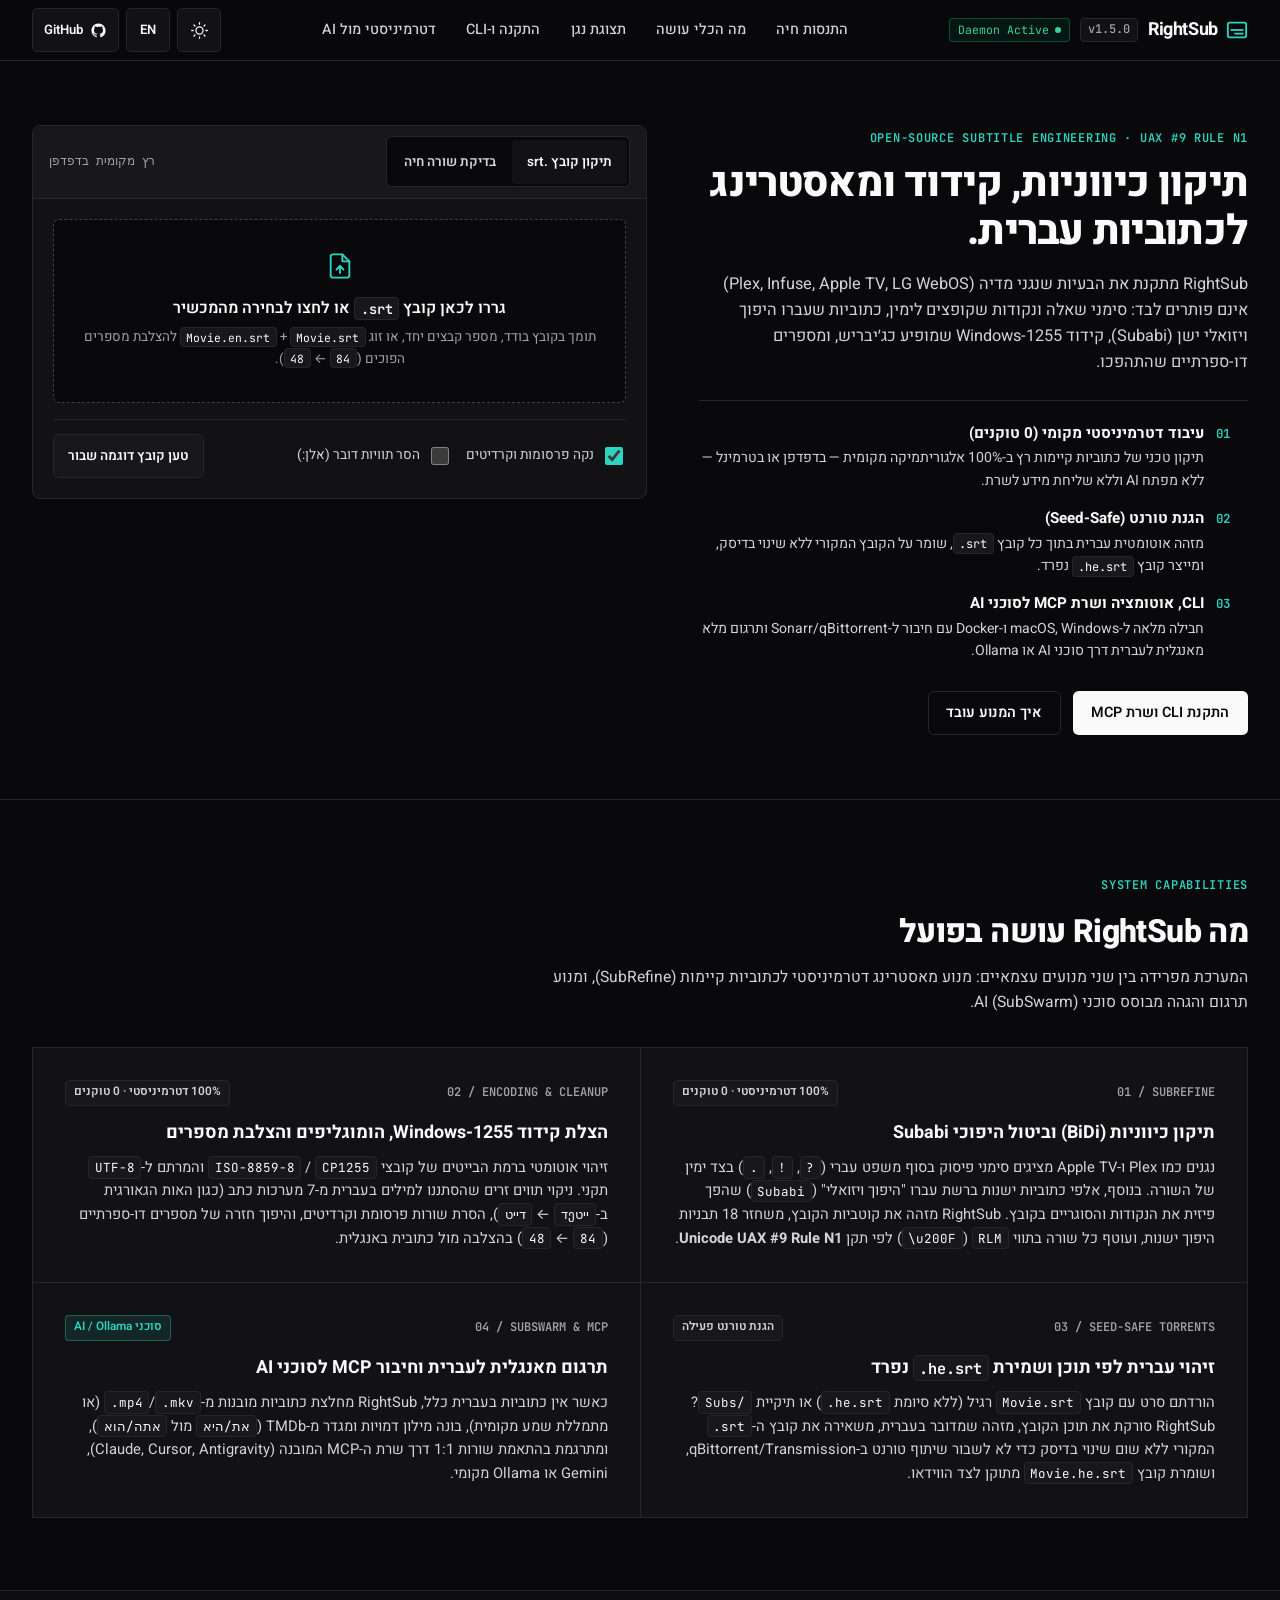
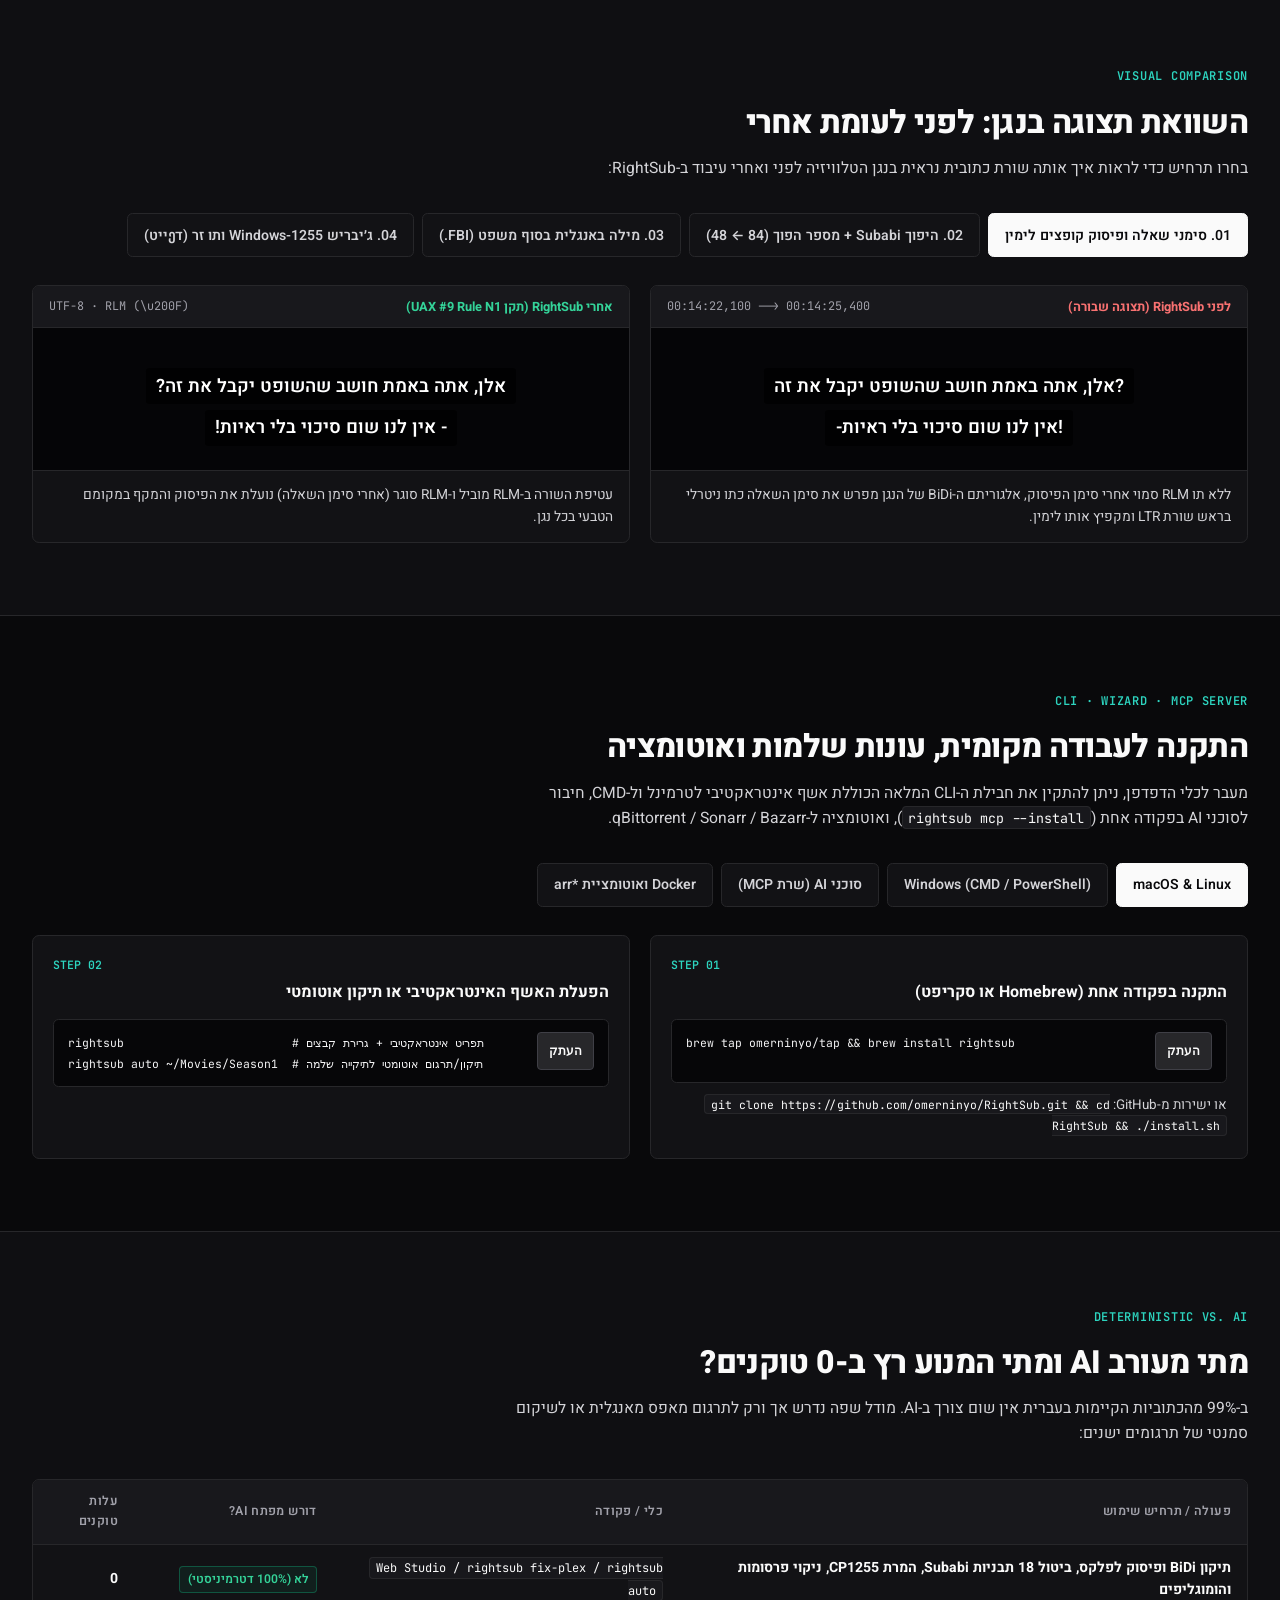
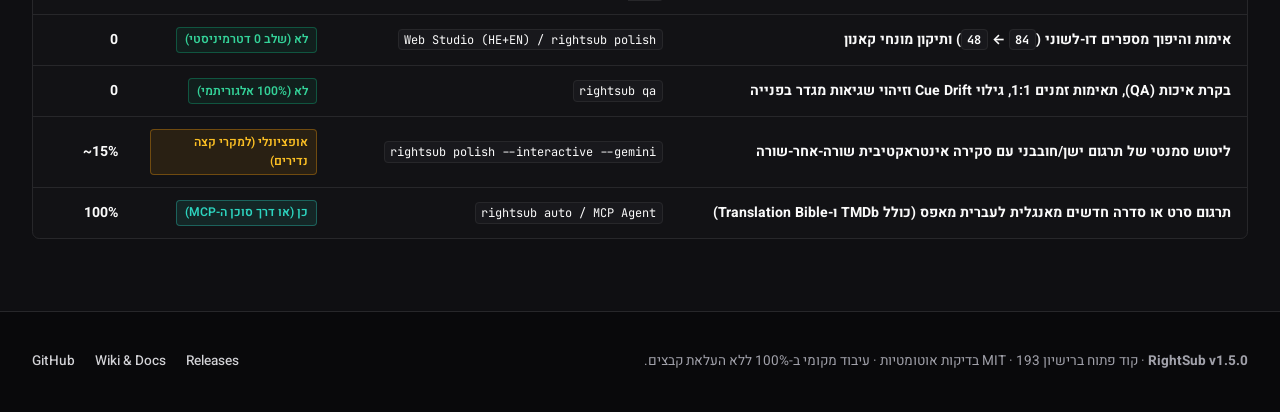
==== commit d66814e2: "fix(site,subrefine): multi-agent QA/QC fixes for BiDi preview, Subabi edge cases, mobile UX, ARIA, a" ====
--- a/site/index.html
+++ b/site/index.html
@@ -5,6 +5,13 @@
   <meta name="viewport" content="width=device-width, initial-scale=1.0, viewport-fit=cover" />
   <title>RightSub — מאסטרינג, תיקון כיווניות ותרגום כתוביות בעברית</title>
   <meta name="description" content="כלי קוד פתוח לתיקון פיסוק וכיווניות (BiDi) בכתוביות עברית עבור Plex, Infuse ו-Apple TV. כולל מנוע תיקון מיידי בדפדפן, אשף CLI, הגנת טורנט (Seed-Safe) ושרת MCP מובנה." />
+  <meta name="theme-color" id="meta-theme-color" content="#09090b" />
+  <meta property="og:type" content="website" />
+  <meta property="og:title" id="og-title" content="RightSub — מאסטרינג, תיקון כיווניות ותרגום כתוביות בעברית" />
+  <meta property="og:description" id="og-desc" content="תיקון פיסוק וכיווניות (UAX #9 Rule N1), קידוד Windows-1255, הגנת טורנט ושרת MCP מובנה עבור Plex, Infuse ו-Apple TV." />
+  <meta property="og:url" content="https://omerninyo.github.io/RightSub/" />
+  <meta name="twitter:card" content="summary_large_image" />
+  <link rel="icon" type="image/svg+xml" href="data:image/svg+xml,%3Csvg xmlns='http://www.w3.org/2000/svg' viewBox='0 0 24 24' fill='none' stroke='%2314b8a6' stroke-width='2.2' stroke-linecap='square'%3E%3Crect x='2' y='4' width='20' height='16' rx='2' fill='%2309090b'/%3E%3Cline x1='6' y1='12' x2='18' y2='12'/%3E%3Cline x1='10' y1='16' x2='18' y2='16'/%3E%3C/svg%3E" />
   <link rel="preconnect" href="https://fonts.googleapis.com" />
   <link rel="preconnect" href="https://fonts.gstatic.com" crossorigin />
   <link href="https://fonts.googleapis.com/css2?family=Heebo:wght@400;500;600;700;800&family=Inter:wght@400;500;600;700&family=JetBrains+Mono:wght@400;500;600&display=swap" rel="stylesheet" />
@@ -17,7 +24,7 @@
   <header class="topbar">
     <div class="container topbar-inner">
       <div class="brand-group">
-        <a href="#" class="brand-link" aria-label="RightSub Home">
+        <a href="#" class="brand-link" aria-label="דף הבית של RightSub" data-i18n-aria="aria_home">
           <svg class="brand-icon" width="22" height="22" viewBox="0 0 24 24" fill="none" stroke="currentColor" stroke-width="2" stroke-linecap="square" aria-hidden="true">
             <rect x="2" y="4" width="20" height="16" rx="2" />
             <line x1="6" y1="12" x2="18" y2="12" />
@@ -32,7 +39,7 @@
         </span>
       </div>
 
-      <nav class="primary-nav" aria-label="Primary">
+      <nav class="primary-nav" aria-label="ניווט ראשי" data-i18n-aria="aria_nav">
         <ul>
           <li><a href="#studio" data-i18n="nav_studio">התנסות חיה</a></li>
           <li><a href="#capabilities" data-i18n="nav_capabilities">מה הכלי עושה</a></li>
@@ -43,7 +50,16 @@
       </nav>
 
       <div class="topbar-actions">
-        <button type="button" id="theme-toggle" class="icon-btn" aria-label="Toggle color theme" title="החלף ערכת נושא">
+        <button
+          type="button"
+          id="theme-toggle"
+          class="icon-btn"
+          aria-pressed="false"
+          aria-label="החלף ערכת נושא"
+          title="החלף ערכת נושא"
+          data-i18n-aria="aria_theme"
+          data-i18n-title="aria_theme"
+        >
           <svg id="theme-icon-sun" width="17" height="17" viewBox="0 0 24 24" fill="none" stroke="currentColor" stroke-width="1.8" stroke-linecap="round" stroke-linejoin="round" aria-hidden="true">
             <circle cx="12" cy="12" r="5"></circle>
             <line x1="12" y1="1" x2="12" y2="3"></line>
@@ -55,11 +71,29 @@
             <line x1="4.22" y1="19.78" x2="5.64" y2="18.36"></line>
             <line x1="18.36" y1="5.64" x2="19.78" y2="4.22"></line>
           </svg>
+          <svg id="theme-icon-moon" width="17" height="17" viewBox="0 0 24 24" fill="none" stroke="currentColor" stroke-width="1.8" stroke-linecap="round" stroke-linejoin="round" aria-hidden="true">
+            <path d="M21 12.79A9 9 0 1 1 11.21 3 7 7 0 0 0 21 12.79z"></path>
+          </svg>
         </button>
-        <button type="button" id="lang-toggle" class="lang-btn" aria-label="Switch language">
+        <button
+          type="button"
+          id="lang-toggle"
+          class="lang-btn"
+          aria-label="החלף שפה לאנגלית"
+          title="החלף שפה לאנגלית"
+          data-i18n-aria="aria_lang"
+          data-i18n-title="aria_lang"
+        >
           <span id="lang-toggle-label">EN</span>
         </button>
-        <a href="https://github.com/omerninyo/RightSub" target="_blank" rel="noopener" class="gh-link" aria-label="GitHub Repository">
+        <a
+          href="https://github.com/omerninyo/RightSub"
+          target="_blank"
+          rel="noopener"
+          class="gh-link"
+          aria-label="מאגר קוד המקור ב-GitHub"
+          data-i18n-aria="aria_gh"
+        >
           <svg width="17" height="17" viewBox="0 0 24 24" fill="currentColor" aria-hidden="true">
             <path d="M12 2C6.477 2 2 6.484 2 12.017c0 4.425 2.865 8.18 6.839 9.504.5.092.682-.217.682-.483 0-.237-.008-.868-.013-1.703-2.782.605-3.369-1.343-3.369-1.343-.454-1.158-1.11-1.466-1.11-1.466-.908-.62.069-.608.069-.608 1.003.07 1.53 1.032 1.53 1.032.892 1.53 2.341 1.088 2.91.832.092-.647.35-1.088.636-1.338-2.22-.253-4.555-1.113-4.555-4.951 0-1.093.39-1.988 1.029-2.688-.103-.253-.446-1.272.098-2.65 0 0 .84-.27 2.75 1.026A9.564 9.564 0 0112 6.844c.85.004 1.705.115 2.504.337 1.909-1.296 2.747-1.027 2.747-1.027.546 1.379.202 2.398.1 2.651.64.7 1.028 1.595 1.028 2.688 0 3.848-2.339 4.695-4.566 4.943.359.309.678.92.678 1.855 0 1.338-.012 2.419-.012 2.747 0 .268.18.58.688.482A10.019 10.019 0 0022 12.017C22 6.484 17.522 2 12 2z" />
           </svg>
@@ -114,13 +148,33 @@
         </div>
 
         <!-- Interactive Studio Workbench -->
-        <div class="workbench" aria-label="SubRefine Interactive Studio">
+        <div class="workbench" aria-label="סביבת התנסות SubRefine" data-i18n-aria="aria_workbench">
           <div class="workbench-header">
-            <div class="workbench-tabs" role="tablist" aria-label="Studio Mode">
-              <button type="button" role="tab" aria-selected="true" class="wb-tab active" data-wb-mode="file" data-i18n="wb_tab_file">
+            <div class="workbench-tabs" role="tablist" aria-label="מצב התנסות" data-i18n-aria="aria_wb_tabs">
+              <button
+                type="button"
+                role="tab"
+                id="wb-tab-file"
+                aria-selected="true"
+                aria-controls="wb-panel-file"
+                tabindex="0"
+                class="wb-tab active"
+                data-wb-mode="file"
+                data-i18n="wb_tab_file"
+              >
                 תיקון קובץ .srt
               </button>
-              <button type="button" role="tab" aria-selected="false" class="wb-tab" data-wb-mode="sandbox" data-i18n="wb_tab_sandbox">
+              <button
+                type="button"
+                role="tab"
+                id="wb-tab-sandbox"
+                aria-selected="false"
+                aria-controls="wb-panel-sandbox"
+                tabindex="-1"
+                class="wb-tab"
+                data-wb-mode="sandbox"
+                data-i18n="wb_tab_sandbox"
+              >
                 בדיקת שורה חיה
               </button>
             </div>
@@ -128,7 +182,7 @@
           </div>
 
           <!-- MODE 1: FILE DROP & DEMO -->
-          <div id="wb-panel-file" class="wb-panel active" role="tabpanel">
+          <div id="wb-panel-file" class="wb-panel active" role="tabpanel" aria-labelledby="wb-tab-file">
             <div
               id="dropzone"
               class="dropzone"
@@ -174,9 +228,9 @@
 
               <div class="diff-preview-wrapper" id="diff-preview-wrapper" hidden>
                 <div class="diff-header-row">
-                  <h3 data-i18n="diff_heading">שורות שתוקנו בקובץ (לפני לעומת אחרי)</h3>
+                  <h3 id="diff-table-heading" data-i18n="diff_heading">שורות שתוקנו בקובץ (לפני לעומת אחרי)</h3>
                 </div>
-                <div tabindex="0" role="region" aria-label="Subtitle Diff Table" class="table-container">
+                <div tabindex="0" role="region" aria-labelledby="diff-table-heading" class="table-container">
                   <table class="data-table diff-table">
                     <thead>
                       <tr>
@@ -193,26 +247,26 @@
           </div>
 
           <!-- MODE 2: LIVE LINE SANDBOX (GREAT FOR MOBILE & QUICK TESTING) -->
-          <div id="wb-panel-sandbox" class="wb-panel" role="tabpanel" hidden>
+          <div id="wb-panel-sandbox" class="wb-panel" role="tabpanel" aria-labelledby="wb-tab-sandbox" hidden>
             <div class="sandbox-presets">
               <span class="preset-label" data-i18n="sb_preset_label">דוגמאות מוכנות:</span>
-              <div class="preset-chips">
-                <button type="button" class="chip-btn active" data-sb-preset="punct" data-i18n="sb_chip_1">פיסוק קופץ</button>
-                <button type="button" class="chip-btn" data-sb-preset="subabi" data-i18n="sb_chip_2">היפוך Subabi</button>
-                <button type="button" class="chip-btn" data-sb-preset="english" data-i18n="sb_chip_3">מילה באנגלית (FBI.)</button>
-                <button type="button" class="chip-btn" data-sb-preset="homoglyph" data-i18n="sb_chip_4">תו זר (דეייט) + ראשי תיבות</button>
+              <div class="preset-chips" role="group" aria-label="דוגמאות מוכנות" data-i18n-aria="sb_preset_label">
+                <button type="button" class="chip-btn active" aria-pressed="true" data-sb-preset="punct" data-i18n="sb_chip_1">פיסוק קופץ</button>
+                <button type="button" class="chip-btn" aria-pressed="false" data-sb-preset="subabi" data-i18n="sb_chip_2">היפוך Subabi</button>
+                <button type="button" class="chip-btn" aria-pressed="false" data-sb-preset="english" data-i18n="sb_chip_3">מילה באנגלית (FBI.)</button>
+                <button type="button" class="chip-btn" aria-pressed="false" data-sb-preset="homoglyph" data-i18n="sb_chip_4">תו זר (דეייט) + ראשי תיבות</button>
               </div>
             </div>
 
             <div class="sandbox-field">
               <label for="sandbox-input" class="field-label" data-i18n="sb_input_label">הקלידו או הדביקו שורת כתובית לבדיקה:</label>
-              <textarea id="sandbox-input" class="sandbox-textarea" rows="2" dir="rtl">.שלום אלן, אתה חושב שבית המשפט של ארה"ב יקבל את זה-</textarea>
+              <textarea id="sandbox-input" class="sandbox-textarea" rows="2" dir="rtl">שלום אלן, אתה חושב שבית המשפט של ארה"ב יקבל את זה?</textarea>
             </div>
 
             <div class="sandbox-outputs">
               <div class="sb-card sb-card-broken">
                 <div class="sb-card-label" data-i18n="sb_out_broken">תצוגה שבורה בנגן (ללא RightSub)</div>
-                <div id="sb-render-before" class="sb-player-line" dir="ltr"></div>
+                <div id="sb-render-before" class="sb-player-line" dir="rtl"></div>
               </div>
               <div class="sb-card sb-card-fixed">
                 <div class="sb-card-label" data-i18n="sb_out_fixed">תצוגה מתוקנת בנגן (אחרי RightSub)</div>
@@ -248,7 +302,7 @@
             </div>
             <h3 data-i18n="cap1_title">תיקון כיווניות (BiDi) וביטול היפוכי Subabi</h3>
             <p data-i18n="cap1_desc">
-              נגנים כמו Plex ו-Apple TV מציגים סימני פיסוק בסוף משפט עברי (`?`, `!`, `.`) בצד ימין של השורה. בנוסף, אלפי כתוביות ישנות ברשת עברו "היפוך ויזואלי" (`Subabi`) שהפך פיזית את הנקודות והסוגריים בקובץ. RightSub מזהה את קוטביות הקובץ, משחזר 18 תבניות היפוך ישנות, ועוטף כל שורה בתווי `RLM` (`\u200F`) לפי תקן **Unicode UAX #9 Rule N1**.
+              נגנים כמו Plex ו-Apple TV מציגים סימני פיסוק בסוף משפט עברי (<code>?</code>, <code>!</code>, <code>.</code>) בצד ימין של השורה. בנוסף, אלפי כתוביות ישנות ברשת עברו "היפוך ויזואלי" (<code>Subabi</code>) שהפך פיזית את הנקודות והסוגריים בקובץ. RightSub מזהה את קוטביות הקובץ, משחזר 18 תבניות היפוך ישנות, ועוטף כל שורה בתווי <code>RLM</code> (<code>\u200F</code>) לפי תקן <strong>Unicode UAX #9 Rule N1</strong>.
             </p>
           </article>
 
@@ -259,7 +313,7 @@
             </div>
             <h3 data-i18n="cap2_title">הצלת קידוד Windows-1255, הומוגליפים והצלבת מספרים</h3>
             <p data-i18n="cap2_desc">
-              זיהוי אוטומטי ברמת הבייטים של קובצי `CP1255` / `ISO-8859-8` והמרתם ל-`UTF-8` תקני. ניקוי תווים זרים שהסתננו למילים בעברית מ-7 מערכות כתב (כגון האות הגאורגית ב-`דეייט` ← `דייט`), הסרת שורות פרסומת וקרדיטים, והיפוך חזרה של מספרים דו-ספרתיים (`84` ← `48`) בהצלבה מול כתובית באנגלית.
+              זיהוי אוטומטי ברמת הבייטים של קובצי <code>CP1255</code> / <code>ISO-8859-8</code> והמרתם ל-<code>UTF-8</code> תקני. ניקוי תווים זרים שהסתננו למילים בעברית מ-7 מערכות כתב (כגון האות הגאורגית ב-<code>דეייט</code> ← <code>דייט</code>), הסרת שורות פרסומת וקרדיטים, והיפוך חזרה של מספרים דו-ספרתיים (<code>84</code> ← <code>48</code>) בהצלבה מול כתובית באנגלית.
             </p>
           </article>
 
@@ -268,9 +322,9 @@
               <span class="cell-index" dir="ltr">03 / SEED-SAFE TORRENTS</span>
               <span class="cell-badge" data-i18n="badge_seedsafe">הגנת טורנט פעילה</span>
             </div>
-            <h3 data-i18n="cap3_title">זיהוי עברית לפי תוכן ושמירת `.he.srt` נפרד</h3>
+            <h3 data-i18n="cap3_title">זיהוי עברית לפי תוכן ושמירת <code>.he.srt</code> נפרד</h3>
             <p data-i18n="cap3_desc">
-              הורדתם סרט עם קובץ `Movie.srt` רגיל (ללא סיומת `.he.srt`) או תיקיית `Subs/`? RightSub סורקת את תוכן הקובץ, מזהה שמדובר בעברית, משאירה את קובץ ה-`.srt` המקורי ללא שום שינוי בדיסק כדי לא לשבור שיתוף טורנט ב-qBittorrent/Transmission, ושומרת קובץ `Movie.he.srt` מתוקן לצד הווידאו.
+              הורדתם סרט עם קובץ <code>Movie.srt</code> רגיל (ללא סיומת <code>.he.srt</code>) או תיקיית <code>Subs/</code>? RightSub סורקת את תוכן הקובץ, מזהה שמדובר בעברית, משאירה את קובץ ה-<code>.srt</code> המקורי ללא שום שינוי בדיסק כדי לא לשבור שיתוף טורנט ב-qBittorrent/Transmission, ושומרת קובץ <code>Movie.he.srt</code> מתוקן לצד הווידאו.
             </p>
           </article>
 
@@ -281,7 +335,7 @@
             </div>
             <h3 data-i18n="cap4_title">תרגום מאנגלית לעברית וחיבור MCP לסוכני AI</h3>
             <p data-i18n="cap4_desc">
-              כאשר אין כתוביות בעברית כלל, RightSub מחלצת כתוביות מובנות מ-`.mkv`/`.mp4` (או מתמללת שמע מקומית), בונה מילון דמויות ומגדר מ-TMDb (`את/היא` מול `אתה/הוא`), ומתרגמת בהתאמת שורות 1:1 דרך שרת ה-MCP המובנה (Claude, Cursor, Antigravity), Gemini או Ollama מקומי.
+              כאשר אין כתוביות בעברית כלל, RightSub מחלצת כתוביות מובנות מ-<code>.mkv</code>/<code>.mp4</code> (או מתמללת שמע מקומית), בונה מילון דמויות ומגדר מ-TMDb (<code>את/היא</code> מול <code>אתה/הוא</code>), ומתרגמת בהתאמת שורות 1:1 דרך שרת ה-MCP המובנה (Claude, Cursor, Antigravity), Gemini או Ollama מקומי.
             </p>
           </article>
         </div>
@@ -299,30 +353,70 @@
           </p>
         </div>
 
-        <div class="scenario-bar" role="tablist" aria-label="Select Subtitle Defect Scenario">
-          <button type="button" class="scenario-btn active" data-scenario="punct" data-i18n="scen_punct">
+        <div class="scenario-bar" role="tablist" aria-label="בחירת תרחיש תצוגה בנגן" data-i18n-aria="aria_scenarios">
+          <button
+            type="button"
+            role="tab"
+            id="scen-tab-punct"
+            aria-selected="true"
+            aria-controls="simulator-panel"
+            tabindex="0"
+            class="scenario-btn active"
+            data-scenario="punct"
+            data-i18n="scen_punct"
+          >
             01. סימני שאלה ופיסוק קופצים לימין
           </button>
-          <button type="button" class="scenario-btn" data-scenario="subabi" data-i18n="scen_subabi">
+          <button
+            type="button"
+            role="tab"
+            id="scen-tab-subabi"
+            aria-selected="false"
+            aria-controls="simulator-panel"
+            tabindex="-1"
+            class="scenario-btn"
+            data-scenario="subabi"
+            data-i18n="scen_subabi"
+          >
             02. היפוך Subabi + מספר הפוך (84 ← 48)
           </button>
-          <button type="button" class="scenario-btn" data-scenario="english" data-i18n="scen_english">
+          <button
+            type="button"
+            role="tab"
+            id="scen-tab-english"
+            aria-selected="false"
+            aria-controls="simulator-panel"
+            tabindex="-1"
+            class="scenario-btn"
+            data-scenario="english"
+            data-i18n="scen_english"
+          >
             03. מילה באנגלית בסוף משפט (FBI.)
           </button>
-          <button type="button" class="scenario-btn" data-scenario="cp1255" data-i18n="scen_cp1255">
+          <button
+            type="button"
+            role="tab"
+            id="scen-tab-cp1255"
+            aria-selected="false"
+            aria-controls="simulator-panel"
+            tabindex="-1"
+            class="scenario-btn"
+            data-scenario="cp1255"
+            data-i18n="scen_cp1255"
+          >
             04. ג׳יבריש Windows-1255 ותו זר (דეייט)
           </button>
         </div>
 
-        <div class="simulator-grid">
+        <div id="simulator-panel" class="simulator-grid" role="tabpanel" aria-labelledby="scen-tab-punct">
           <div class="sim-panel sim-panel-before">
             <div class="sim-panel-bar">
               <span class="sim-status sim-status-bad" data-i18n="tv_before_label">לפני RightSub (תצוגה שבורה)</span>
               <span class="sim-timecode" dir="ltr">00:14:22,100 --&gt; 00:14:25,400</span>
             </div>
             <div class="sim-viewport">
-              <div id="tv-before-line1" class="sim-caption" dir="ltr">?אלן, אתה באמת חושב שהשופט יקבל את זה</div>
-              <div id="tv-before-line2" class="sim-caption" dir="ltr">!אין לנו שום סיכוי בלי ראיות-</div>
+              <div id="tv-before-line1" class="sim-caption" dir="rtl">?אלן, אתה באמת חושב שהשופט יקבל את זה</div>
+              <div id="tv-before-line2" class="sim-caption" dir="rtl">!אין לנו שום סיכוי בלי ראיות-</div>
             </div>
             <p id="tv-before-explain" class="sim-note" data-i18n="tv_before_exp_punct">
               ללא תו RLM סמוי אחרי סימן הפיסוק, אלגוריתם ה-BiDi של הנגן מפרש את סימן השאלה כתו ניטרלי בראש שורת LTR ומקפיץ אותו לימין.
@@ -353,27 +447,67 @@
           <div class="kicker" data-i18n="inst_kicker">CLI · WIZARD · MCP SERVER</div>
           <h2 data-i18n="install_title">התקנה לעבודה מקומית, עונות שלמות ואוטומציה</h2>
           <p data-i18n="install_subtitle">
-            מעבר לכלי הדפדפן, ניתן להתקין את חבילת ה-CLI המלאה הכוללת אשף אינטראקטיבי לטרמינל ול-CMD, חיבור לסוכני AI בפקודה אחת (`rightsub mcp --install`), ואוטומציה ל-qBittorrent / Sonarr / Bazarr.
+            מעבר לכלי הדפדפן, ניתן להתקין את חבילת ה-CLI המלאה הכוללת אשף אינטראקטיבי לטרמינל ול-CMD, חיבור לסוכני AI בפקודה אחת (<code>rightsub mcp --install</code>), ואוטומציה ל-qBittorrent / Sonarr / Bazarr.
           </p>
         </div>
 
-        <div class="platform-tabs" role="tablist" aria-label="Installation Platforms">
-          <button type="button" role="tab" aria-selected="true" class="tab-btn active" data-tab="macos">
+        <div class="platform-tabs" role="tablist" aria-label="פלטפורמות התקנה" data-i18n-aria="aria_platforms">
+          <button
+            type="button"
+            role="tab"
+            id="tab-btn-macos"
+            aria-selected="true"
+            aria-controls="tab-macos"
+            tabindex="0"
+            class="tab-btn active"
+            data-tab="macos"
+            data-i18n="tab_macos"
+          >
             macOS &amp; Linux
           </button>
-          <button type="button" role="tab" aria-selected="false" class="tab-btn" data-tab="windows">
+          <button
+            type="button"
+            role="tab"
+            id="tab-btn-windows"
+            aria-selected="false"
+            aria-controls="tab-windows"
+            tabindex="-1"
+            class="tab-btn"
+            data-tab="windows"
+            data-i18n="tab_windows"
+          >
             Windows (CMD / PowerShell)
           </button>
-          <button type="button" role="tab" aria-selected="false" class="tab-btn" data-tab="mcp">
-            AI Agents (MCP Server)
-          </button>
-          <button type="button" role="tab" aria-selected="false" class="tab-btn" data-tab="docker">
-            Docker &amp; *arr Automation
+          <button
+            type="button"
+            role="tab"
+            id="tab-btn-mcp"
+            aria-selected="false"
+            aria-controls="tab-mcp"
+            tabindex="-1"
+            class="tab-btn"
+            data-tab="mcp"
+            data-i18n="tab_mcp"
+          >
+            סוכני AI (שרת MCP)
+          </button>
+          <button
+            type="button"
+            role="tab"
+            id="tab-btn-docker"
+            aria-selected="false"
+            aria-controls="tab-docker"
+            tabindex="-1"
+            class="tab-btn"
+            data-tab="docker"
+            data-i18n="tab_docker"
+          >
+            Docker ואוטומציית *arr
           </button>
         </div>
 
         <!-- TAB 1: macOS / Linux -->
-        <div class="tab-panel active" id="tab-macos" role="tabpanel">
+        <div class="tab-panel active" id="tab-macos" role="tabpanel" aria-labelledby="tab-btn-macos">
           <div class="install-grid">
             <div class="install-card">
               <div class="install-step-num" dir="ltr">STEP 01</div>
@@ -391,7 +525,7 @@
               <div class="install-step-num" dir="ltr">STEP 02</div>
               <h3 data-i18n="mac_step2_title">הפעלת האשף האינטראקטיבי או תיקון אוטומטי</h3>
               <div class="code-box" dir="ltr">
-                <pre><code id="cmd-mac-wizard">rightsub                        # תפריט אינטראקטיבי + גרירת קבצים
+                <pre><code id="cmd-mac-wizard" data-i18n="cmd_mac_wizard">rightsub                        # תפריט אינטראקטיבי + גרירת קבצים
 rightsub auto ~/Movies/Season1  # תיקון/תרגום אוטומטי לתיקייה שלמה</code></pre>
                 <button type="button" class="copy-btn" data-copy-target="cmd-mac-wizard" data-i18n="copy_btn">העתק</button>
               </div>
@@ -400,7 +534,7 @@
         </div>
 
         <!-- TAB 2: Windows -->
-        <div class="tab-panel" id="tab-windows" role="tabpanel" hidden>
+        <div class="tab-panel" id="tab-windows" role="tabpanel" aria-labelledby="tab-btn-windows" hidden>
           <div class="install-grid">
             <div class="install-card">
               <div class="install-step-num" dir="ltr">STEP 01</div>
@@ -429,7 +563,7 @@
         </div>
 
         <!-- TAB 3: AI Agents / MCP -->
-        <div class="tab-panel" id="tab-mcp" role="tabpanel" hidden>
+        <div class="tab-panel" id="tab-mcp" role="tabpanel" aria-labelledby="tab-btn-mcp" hidden>
           <div class="install-grid">
             <div class="install-card">
               <div class="install-step-num" dir="ltr">STEP 01</div>
@@ -447,8 +581,8 @@
             <div class="install-card">
               <div class="install-step-num" dir="ltr">STEP 02</div>
               <h3 data-i18n="mcp_step2_title">הנחיית הסוכן בשפה טבעית</h3>
-              <div class="code-box" dir="ltr">
-                <pre><code id="cmd-mcp-prompt">"בדוק את תיקיית המדיה ב-/Volumes/Media/Show, תקן את כתוביות העברית לפלקס במצב Seed-Safe, ואם חסר תרגום — חלץ את האנגלית ותרגם."</code></pre>
+              <div class="code-box code-box-prompt">
+                <pre><code id="cmd-mcp-prompt" data-i18n="cmd_mcp_prompt">"בדוק את תיקיית המדיה ב-&#x2066;/Volumes/Media/Show&#x2069;, תקן את כתוביות העברית לפלקס במצב Seed-Safe, ואם חסר תרגום — חלץ את האנגלית ותרגם."</code></pre>
                 <button type="button" class="copy-btn" data-copy-target="cmd-mcp-prompt" data-i18n="copy_btn">העתק</button>
               </div>
             </div>
@@ -456,7 +590,7 @@
         </div>
 
         <!-- TAB 4: Docker / Arr / qBittorrent -->
-        <div class="tab-panel" id="tab-docker" role="tabpanel" hidden>
+        <div class="tab-panel" id="tab-docker" role="tabpanel" aria-labelledby="tab-btn-docker" hidden>
           <div class="install-grid">
             <div class="install-card">
               <div class="install-step-num" dir="ltr">STEP 01</div>
@@ -489,13 +623,13 @@
       <div class="container">
         <div class="section-head">
           <div class="kicker" data-i18n="mat_kicker">DETERMINISTIC VS. AI</div>
-          <h2 data-i18n="matrix_title">מתי מעורב AI ומתי המנוע רץ ב-0 טוקנים?</h2>
+          <h2 id="matrix-heading" data-i18n="matrix_title">מתי מעורב AI ומתי המנוע רץ ב-0 טוקנים?</h2>
           <p data-i18n="matrix_subtitle">
             ב-99% מהכתוביות הקיימות בעברית אין שום צורך ב-AI. מודל שפה נדרש אך ורק לתרגום מאפס מאנגלית או לשיקום סמנטי של תרגומים ישנים:
           </p>
         </div>
 
-        <div tabindex="0" role="region" aria-label="Deterministic vs AI Comparison Table" class="table-container">
+        <div tabindex="0" role="region" aria-labelledby="matrix-heading" class="table-container">
           <table class="data-table matrix-table">
             <thead>
               <tr>
@@ -508,33 +642,33 @@
             <tbody>
               <tr>
                 <th scope="row" data-i18n="mat_row1_task">תיקון BiDi ופיסוק לפלקס, ביטול 18 תבניות Subabi, המרת CP1255, ניקוי פרסומות והומוגליפים</th>
-                <td data-label="Command"><code dir="ltr">Web Studio / rightsub fix-plex / rightsub auto</code></td>
-                <td data-label="AI Key"><span class="tag-pill tag-green" data-i18n="no_ai">לא (100% דטרמיניסטי)</span></td>
-                <td data-label="Cost"><strong dir="ltr">0</strong></td>
+                <td data-label="כלי / פקודה" data-label-i18n="mat_col_cmd"><code dir="ltr">Web Studio / rightsub fix-plex / rightsub auto</code></td>
+                <td data-label="דורש מפתח AI?" data-label-i18n="mat_col_ai"><span class="tag-pill tag-green" data-i18n="no_ai">לא (100% דטרמיניסטי)</span></td>
+                <td data-label="עלות טוקנים" data-label-i18n="mat_col_cost"><strong dir="ltr">0</strong></td>
               </tr>
               <tr>
                 <th scope="row" data-i18n="mat_row2_task">אימות והיפוך מספרים דו-לשוני (<code>84</code> ← <code>48</code>) ותיקון מונחי קאנון</th>
-                <td data-label="Command"><code dir="ltr">Web Studio (HE+EN) / rightsub polish</code></td>
-                <td data-label="AI Key"><span class="tag-pill tag-green" data-i18n="no_ai">לא (שלב 0 דטרמיניסטי)</span></td>
-                <td data-label="Cost"><strong dir="ltr">0</strong></td>
+                <td data-label="כלי / פקודה" data-label-i18n="mat_col_cmd"><code dir="ltr">Web Studio (HE+EN) / rightsub polish</code></td>
+                <td data-label="דורש מפתח AI?" data-label-i18n="mat_col_ai"><span class="tag-pill tag-green" data-i18n="no_ai_stage0">לא (שלב 0 דטרמיניסטי)</span></td>
+                <td data-label="עלות טוקנים" data-label-i18n="mat_col_cost"><strong dir="ltr">0</strong></td>
               </tr>
               <tr>
                 <th scope="row" data-i18n="mat_row3_task">בקרת איכות (QA), תאימות זמנים 1:1, גילוי Cue Drift וזיהוי שגיאות מגדר בפנייה</th>
-                <td data-label="Command"><code dir="ltr">rightsub qa</code></td>
-                <td data-label="AI Key"><span class="tag-pill tag-green" data-i18n="no_ai">לא (100% אלגוריתמי)</span></td>
-                <td data-label="Cost"><strong dir="ltr">0</strong></td>
+                <td data-label="כלי / פקודה" data-label-i18n="mat_col_cmd"><code dir="ltr">rightsub qa</code></td>
+                <td data-label="דורש מפתח AI?" data-label-i18n="mat_col_ai"><span class="tag-pill tag-green" data-i18n="no_ai_algo">לא (100% אלגוריתמי)</span></td>
+                <td data-label="עלות טוקנים" data-label-i18n="mat_col_cost"><strong dir="ltr">0</strong></td>
               </tr>
               <tr>
                 <th scope="row" data-i18n="mat_row4_task">ליטוש סמנטי של תרגום ישן/חובבני עם סקירה אינטראקטיבית שורה-אחר-שורה</th>
-                <td data-label="Command"><code dir="ltr">rightsub polish --interactive --gemini</code></td>
-                <td data-label="AI Key"><span class="tag-pill tag-amber" data-i18n="opt_ai">אופציונלי (למקרי קצה נדירים)</span></td>
-                <td data-label="Cost"><strong dir="ltr">~15%</strong></td>
+                <td data-label="כלי / פקודה" data-label-i18n="mat_col_cmd"><code dir="ltr">rightsub polish --interactive --gemini</code></td>
+                <td data-label="דורש מפתח AI?" data-label-i18n="mat_col_ai"><span class="tag-pill tag-amber" data-i18n="opt_ai">אופציונלי (למקרי קצה נדירים)</span></td>
+                <td data-label="עלות טוקנים" data-label-i18n="mat_col_cost"><strong dir="ltr">~15%</strong></td>
               </tr>
               <tr>
                 <th scope="row" data-i18n="mat_row5_task">תרגום סרט או סדרה חדשים מאנגלית לעברית מאפס (כולל TMDb ו-Translation Bible)</th>
-                <td data-label="Command"><code dir="ltr">rightsub auto / MCP Agent</code></td>
-                <td data-label="AI Key"><span class="tag-pill tag-blue" data-i18n="req_ai">כן (או דרך סוכן ה-MCP)</span></td>
-                <td data-label="Cost"><strong dir="ltr">100%</strong></td>
+                <td data-label="כלי / פקודה" data-label-i18n="mat_col_cmd"><code dir="ltr">rightsub auto / MCP Agent</code></td>
+                <td data-label="דורש מפתח AI?" data-label-i18n="mat_col_ai"><span class="tag-pill tag-blue" data-i18n="req_ai">כן (או דרך סוכן ה-MCP)</span></td>
+                <td data-label="עלות טוקנים" data-label-i18n="mat_col_cost"><strong dir="ltr">100%</strong></td>
               </tr>
             </tbody>
           </table>
--- a/site/styles.css
+++ b/site/styles.css
@@ -1,9 +1,9 @@
 /* styles.css — RightSub v1.5.0 Flat Architectural Design System
    -------------------------------------------------------------
    - Flat, geometric 1px structural borders (no AI neon gradients or heavy shadows)
-   - Dual theme: Crisp Editorial Light Mode & Pure Matte Zinc Dark Mode
+   - Dual theme: Crisp Editorial Light Mode & Pure Matte Zinc Dark Mode (WCAG AA 4.5:1+ verified)
    - Bilingual typography: Heebo (Hebrew), Inter (Latin), JetBrains Mono (Code)
-   - Mobile-first ergonomics: horizontal scroll-snap pill bars, @container stacked tables
+   - Mobile-first ergonomics: accessible mobile nav strip, >=44px touch targets, @container stacked tables
 */
 
 :root,
@@ -17,20 +17,22 @@
   --border-line: #27272a;
   --border-strong: #3f3f46;
   --text-main: #fafafa;
-  --text-body: #a1a1aa;
-  --text-muted: #71717a;
-  --accent: #14b8a6;
-  --accent-hover: #0d9488;
-  --accent-tint: rgba(20, 184, 166, 0.1);
+  --text-body: #d4d4d8;
+  --text-muted: #a1a1aa;
+  --accent: #2dd4bf;
+  --accent-hover: #14b8a6;
+  --accent-tint: rgba(45, 212, 191, 0.1);
+  --accent-border: rgba(45, 212, 191, 0.35);
   --danger-text: #f87171;
   --danger-bg: rgba(239, 68, 68, 0.08);
-  --danger-border: rgba(239, 68, 68, 0.3);
+  --danger-border: rgba(239, 68, 68, 0.35);
   --success-text: #34d399;
   --success-bg: rgba(16, 185, 129, 0.08);
-  --success-border: rgba(16, 185, 129, 0.3);
+  --success-border: rgba(16, 185, 129, 0.35);
   --amber-text: #fbbf24;
   --amber-bg: rgba(245, 158, 11, 0.1);
-  --topbar-bg: rgba(9, 9, 11, 0.88);
+  --amber-border: rgba(245, 158, 11, 0.35);
+  --topbar-bg: rgba(9, 9, 11, 0.9);
 }
 
 [data-theme="light"] {
@@ -43,20 +45,22 @@
   --border-line: #e4e4e7;
   --border-strong: #d4d4d8;
   --text-main: #09090b;
-  --text-body: #52525b;
-  --text-muted: #71717a;
-  --accent: #0d9488;
-  --accent-hover: #0f766e;
-  --accent-tint: rgba(13, 148, 136, 0.08);
-  --danger-text: #dc2626;
+  --text-body: #3f3f46;
+  --text-muted: #52525b;
+  --accent: #0f766e;
+  --accent-hover: #115e59;
+  --accent-tint: rgba(15, 118, 110, 0.08);
+  --accent-border: #99f6e4;
+  --danger-text: #b91c1c;
   --danger-bg: #fef2f2;
   --danger-border: #fecaca;
-  --success-text: #059669;
+  --success-text: #047857;
   --success-bg: #ecfdf5;
   --success-border: #a7f3d0;
-  --amber-text: #d97706;
+  --amber-text: #b45309;
   --amber-bg: #fffbeb;
-  --topbar-bg: rgba(250, 250, 250, 0.9);
+  --amber-border: #fde68a;
+  --topbar-bg: rgba(250, 250, 250, 0.92);
 }
 
 *,
@@ -97,6 +101,8 @@
   padding: 0.1rem 0.35rem;
   border-radius: 0.25rem;
   font-size: 0.85em;
+  overflow-wrap: anywhere;
+  word-break: break-word;
 }
 
 .skip-link {
@@ -160,6 +166,7 @@
   display: inline-flex;
   align-items: center;
   gap: 0.5rem;
+  min-height: 2.75rem;
   color: var(--text-main);
   text-decoration: none;
   font-weight: 700;
@@ -212,10 +219,15 @@
 }
 
 .primary-nav a {
+  display: inline-flex;
+  align-items: center;
+  min-height: 2.75rem;
+  padding-inline: 0.2rem;
   color: var(--text-body);
   text-decoration: none;
   font-size: 0.9rem;
   font-weight: 500;
+  white-space: nowrap;
   transition: color 0.15s ease;
 }
 
@@ -224,8 +236,34 @@
 }
 
 @media (max-width: 58rem) {
+  .topbar-inner {
+    flex-wrap: wrap;
+    padding-top: 0.35rem;
+    gap: 0.25rem 0.75rem;
+  }
+
   .primary-nav {
+    order: 3;
+    flex: 1 0 100%;
+    border-top: 1px solid var(--border-line);
+    overflow-x: auto;
+    scroll-snap-type: x proximity;
+    -webkit-overflow-scrolling: touch;
+    scrollbar-width: none;
+    margin-inline: -1rem;
+    padding-inline: 1rem;
+  }
+
+  .primary-nav::-webkit-scrollbar {
     display: none;
+  }
+
+  .primary-nav ul {
+    gap: 1.15rem;
+  }
+
+  .primary-nav li {
+    scroll-snap-align: start;
   }
 }
 
@@ -242,8 +280,9 @@
   align-items: center;
   justify-content: center;
   gap: 0.4rem;
-  height: 2.25rem;
-  padding-inline: 0.65rem;
+  min-height: 2.75rem;
+  min-width: 2.75rem;
+  padding-inline: 0.7rem;
   background: var(--bg-surface);
   color: var(--text-main);
   border: 1px solid var(--border-line);
@@ -260,6 +299,15 @@
 .gh-link:hover {
   border-color: var(--border-strong);
   background: var(--bg-subtle);
+}
+
+[data-theme="dark"] #theme-icon-moon,
+:root:not([data-theme="light"]) #theme-icon-moon {
+  display: none;
+}
+
+[data-theme="light"] #theme-icon-sun {
+  display: none;
 }
 
 @media (max-width: 32rem) {
@@ -286,7 +334,7 @@
   align-items: center;
   justify-content: center;
   gap: 0.45rem;
-  min-height: 2.65rem;
+  min-height: 2.75rem;
   padding: 0.55rem 1.1rem;
   font-size: 0.9rem;
   font-weight: 600;
@@ -323,8 +371,8 @@
   color: var(--text-main);
   border-color: var(--border-line);
   font-size: 0.84rem;
-  min-height: 2.35rem;
-  padding: 0.4rem 0.85rem;
+  min-height: 2.75rem;
+  padding: 0.45rem 0.9rem;
 }
 
 .btn-subtle:hover {
@@ -438,10 +486,14 @@
 }
 
 .wb-tab {
+  display: inline-flex;
+  align-items: center;
+  justify-content: center;
+  min-height: 2.75rem;
   background: transparent;
   color: var(--text-body);
   border: 0;
-  padding: 0.4rem 0.85rem;
+  padding: 0.45rem 0.95rem;
   font-size: 0.84rem;
   font-weight: 600;
   font-family: inherit;
@@ -526,14 +578,15 @@
 .check-item {
   display: inline-flex;
   align-items: center;
-  gap: 0.4rem;
+  min-height: 2.75rem;
+  gap: 0.45rem;
   cursor: pointer;
 }
 
 .check-item input {
   accent-color: var(--accent);
-  width: 1rem;
-  height: 1rem;
+  width: 1.15rem;
+  height: 1.15rem;
 }
 
 /* FILE RESULTS */
@@ -553,6 +606,31 @@
 @media (max-width: 36rem) {
   .stats-grid {
     grid-template-columns: repeat(2, 1fr);
+  }
+
+  .workbench-tabs {
+    display: flex;
+    width: 100%;
+  }
+
+  .wb-tab {
+    flex: 1 1 50%;
+  }
+
+  .wb-toolbar {
+    flex-direction: column;
+    align-items: stretch;
+  }
+
+  .wb-checks {
+    flex-direction: column;
+    align-items: flex-start;
+    gap: 0.15rem;
+  }
+
+  .wb-toolbar .btn,
+  .download-item .btn {
+    width: 100%;
   }
 }
 
@@ -597,7 +675,9 @@
 .download-meta {
   display: flex;
   flex-direction: column;
-  gap: 0.1rem;
+  gap: 0.15rem;
+  min-width: 0;
+  flex: 1 1 14rem;
 }
 
 .download-filename {
@@ -606,11 +686,15 @@
   font-weight: 600;
   direction: ltr;
   unicode-bidi: isolate;
+  overflow-wrap: anywhere;
+  word-break: break-word;
 }
 
 .download-submeta {
   font-size: 0.78rem;
   color: var(--text-muted);
+  unicode-bidi: plaintext;
+  text-align: start;
 }
 
 .diff-header-row h3 {
@@ -640,12 +724,15 @@
 }
 
 .chip-btn {
+  display: inline-flex;
+  align-items: center;
+  min-height: 2.75rem;
   background: var(--bg-page);
   color: var(--text-body);
   border: 1px solid var(--border-line);
   border-radius: 0.25rem;
-  padding: 0.3rem 0.65rem;
-  font-size: 0.8rem;
+  padding: 0.4rem 0.75rem;
+  font-size: 0.82rem;
   font-family: inherit;
   cursor: pointer;
 }
@@ -735,6 +822,7 @@
   display: flex;
   align-items: center;
   justify-content: center;
+  white-space: pre-line;
 }
 
 .sb-unicode-box {
@@ -759,6 +847,7 @@
   font-size: 0.82rem;
   color: var(--accent);
   word-break: break-all;
+  white-space: pre-line;
 }
 
 /* SECTIONS & BENTO ARCHITECTURAL GRID */
@@ -836,7 +925,7 @@
 }
 
 .cell-badge-accent {
-  border-color: var(--accent);
+  border-color: var(--accent-border);
   color: var(--accent);
   background: var(--accent-tint);
 }
@@ -878,7 +967,7 @@
   font-weight: 600;
   font-family: inherit;
   cursor: pointer;
-  min-height: 2.65rem;
+  min-height: 2.75rem;
   white-space: nowrap;
 }
 
@@ -968,7 +1057,7 @@
   border-top: 1px solid var(--border-line);
 }
 
-/* INSTALLATION CARDS */
+/* INSTALLATION CARDS & FLEX CODE BOX */
 .install-grid {
   display: grid;
   grid-template-columns: 1fr 1fr;
@@ -1003,19 +1092,24 @@
 }
 
 .code-box {
-  position: relative;
+  display: flex;
+  align-items: flex-start;
+  justify-content: space-between;
+  gap: 0.65rem;
   background: var(--bg-code);
   color: #f4f4f5;
   border: 1px solid var(--border-line);
   border-radius: 0.35rem;
-  padding: 0.85rem 4.2rem 0.85rem 0.9rem;
-  overflow-x: auto;
+  padding: 0.75rem 0.85rem;
 }
 
 .code-box pre {
   margin: 0;
   font-size: 0.84rem;
   line-height: 1.55;
+  overflow-x: auto;
+  flex: 1 1 auto;
+  min-width: 0;
 }
 
 .code-box pre code {
@@ -1025,15 +1119,30 @@
   padding: 0;
 }
 
+.code-box-prompt,
+.code-box-prompt pre,
+.code-box-prompt code {
+  direction: rtl;
+  unicode-bidi: plaintext;
+  white-space: pre-wrap;
+  word-break: break-word;
+}
+
+html[dir="ltr"] .code-box-prompt,
+html[dir="ltr"] .code-box-prompt pre,
+html[dir="ltr"] .code-box-prompt code {
+  direction: ltr;
+}
+
 .copy-btn {
-  position: absolute;
-  top: 0.5rem;
-  right: 0.5rem;
+  flex: 0 0 auto;
+  min-height: 2.35rem;
+  min-width: 3.25rem;
   background: #27272a;
   color: #fafafa;
   border: 1px solid #3f3f46;
   border-radius: 0.25rem;
-  padding: 0.25rem 0.6rem;
+  padding: 0.35rem 0.7rem;
   font-size: 0.75rem;
   font-weight: 600;
   font-family: inherit;
@@ -1042,6 +1151,12 @@
 
 .copy-btn:hover {
   border-color: var(--accent);
+}
+
+@media (pointer: coarse) {
+  .copy-btn {
+    min-height: 2.75rem;
+  }
 }
 
 .step-note {
@@ -1097,6 +1212,13 @@
   background: var(--success-bg);
 }
 
+.diff-line {
+  display: inline-block;
+  direction: rtl;
+  text-align: right;
+  unicode-bidi: isolate;
+}
+
 .tag-pill {
   display: inline-block;
   font-size: 0.76rem;
@@ -1115,11 +1237,13 @@
 .tag-amber {
   color: var(--amber-text);
   background: var(--amber-bg);
+  border-color: var(--amber-border);
 }
 
 .tag-blue {
   color: var(--accent);
   background: var(--accent-tint);
+  border-color: var(--accent-border);
 }
 
 /* Mobile Container Query for Matrix Table */
@@ -1150,19 +1274,74 @@
   }
 
   .matrix-table tbody td {
-    padding: 0.25rem 0;
+    padding: 0.35rem 0;
     border-bottom: 0;
     display: flex;
+    flex-wrap: wrap;
     align-items: center;
     justify-content: space-between;
-    gap: 0.5rem;
+    gap: 0.35rem 0.75rem;
   }
 
   .matrix-table tbody td::before {
     content: attr(data-label);
+    font-family: inherit;
+    font-weight: 600;
+    font-size: 0.78rem;
+    color: var(--text-muted);
+    flex-shrink: 0;
+  }
+}
+
+/* Mobile Container Query for Diff Table */
+@container (width < 32rem) {
+  .diff-table,
+  .diff-table thead,
+  .diff-table tbody,
+  .diff-table tr,
+  .diff-table th,
+  .diff-table td {
+    display: block;
+  }
+
+  .diff-table thead {
+    display: none;
+  }
+
+  .diff-table tbody tr {
+    border-bottom: 1px solid var(--border-line);
+    padding: 0.75rem;
+    display: grid;
+    gap: 0.4rem;
+  }
+
+  .diff-table tbody td {
+    padding: 0.45rem 0.65rem;
+    border-bottom: 0;
+    border-radius: 0.25rem;
+    display: flex;
+    flex-direction: column;
+    align-items: flex-start;
+    gap: 0.2rem;
+  }
+
+  .diff-table tbody td:first-child {
+    padding: 0;
     font-family: "JetBrains Mono", monospace;
-    font-size: 0.74rem;
+    font-size: 0.75rem;
+    font-weight: 700;
     color: var(--text-muted);
+  }
+
+  .diff-table tbody td:not(:first-child)::before {
+    content: attr(data-label);
+    font-size: 0.72rem;
+    font-weight: 700;
+    color: var(--text-muted);
+  }
+
+  .diff-table .diff-line {
+    width: 100%;
   }
 }
 
@@ -1192,6 +1371,9 @@
 }
 
 .footer-links a {
+  display: inline-flex;
+  align-items: center;
+  min-height: 2.75rem;
   color: var(--text-body);
   text-decoration: none;
   font-weight: 500;
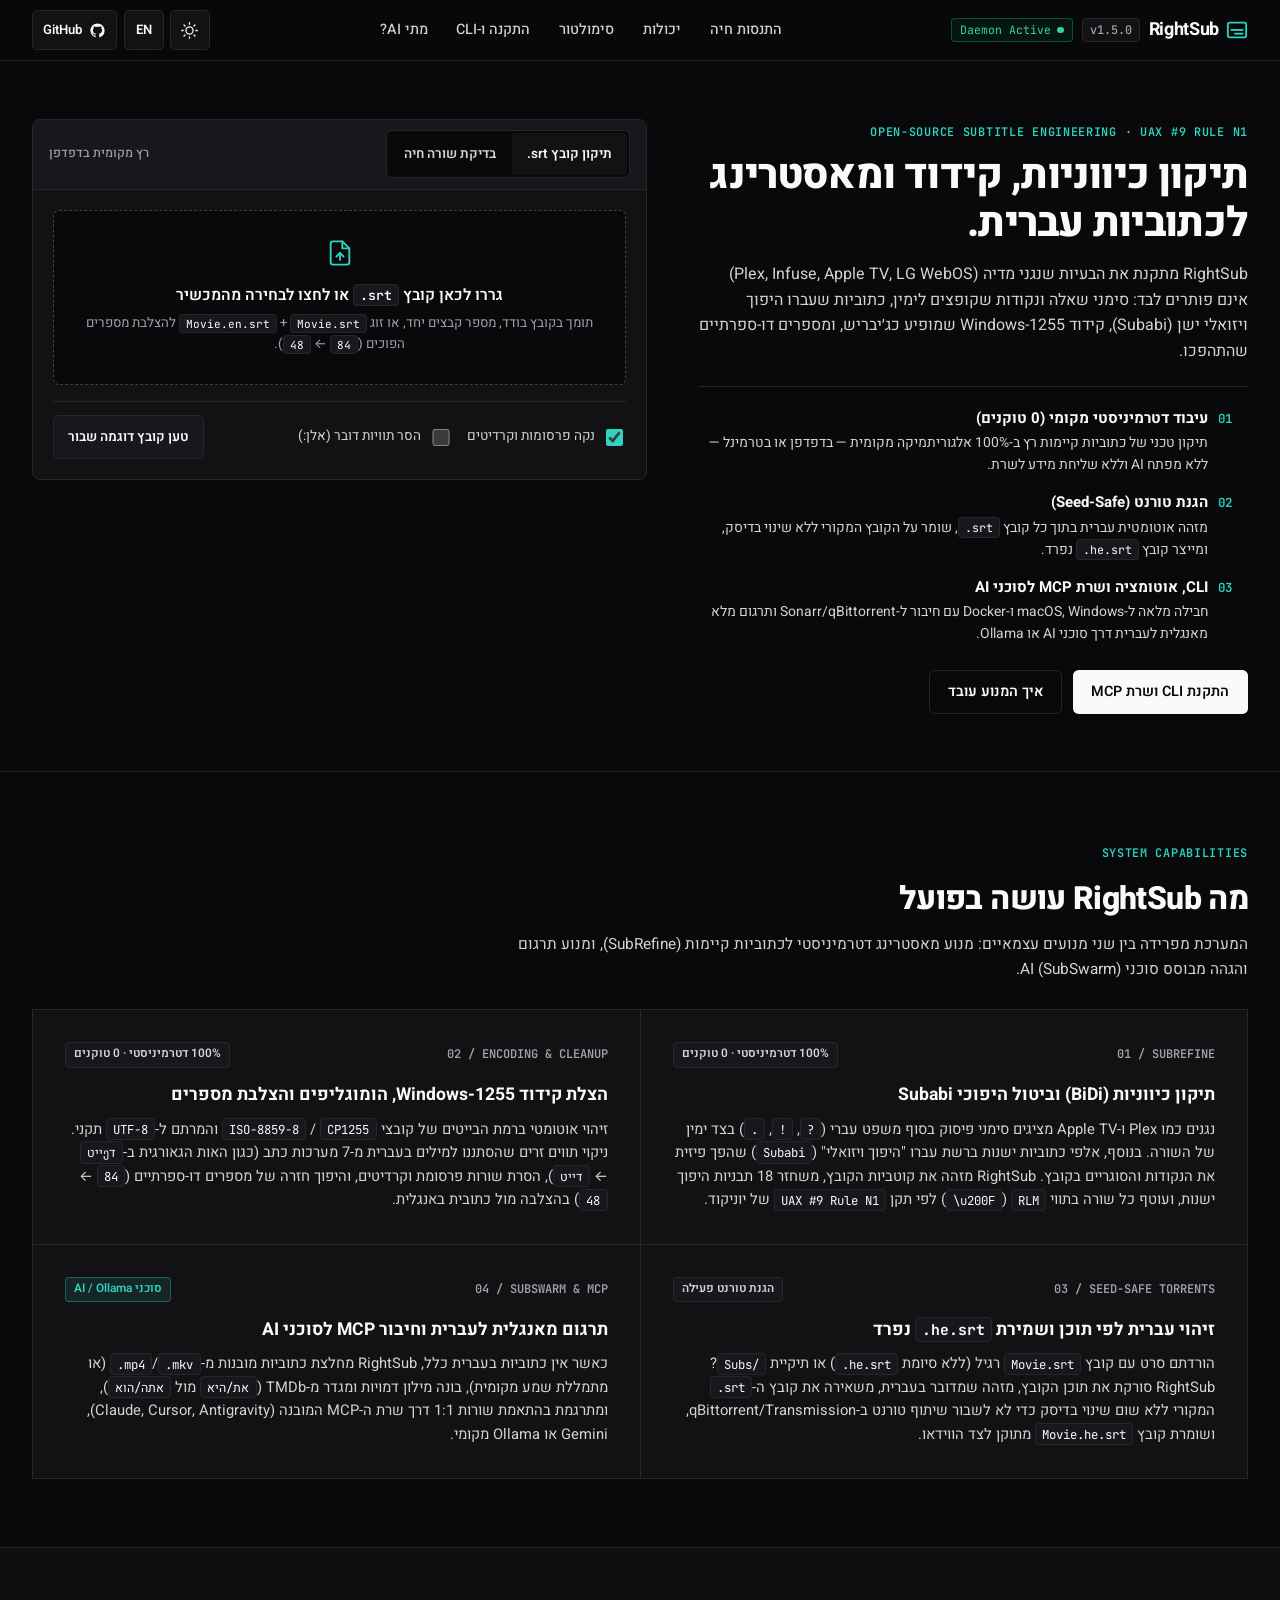
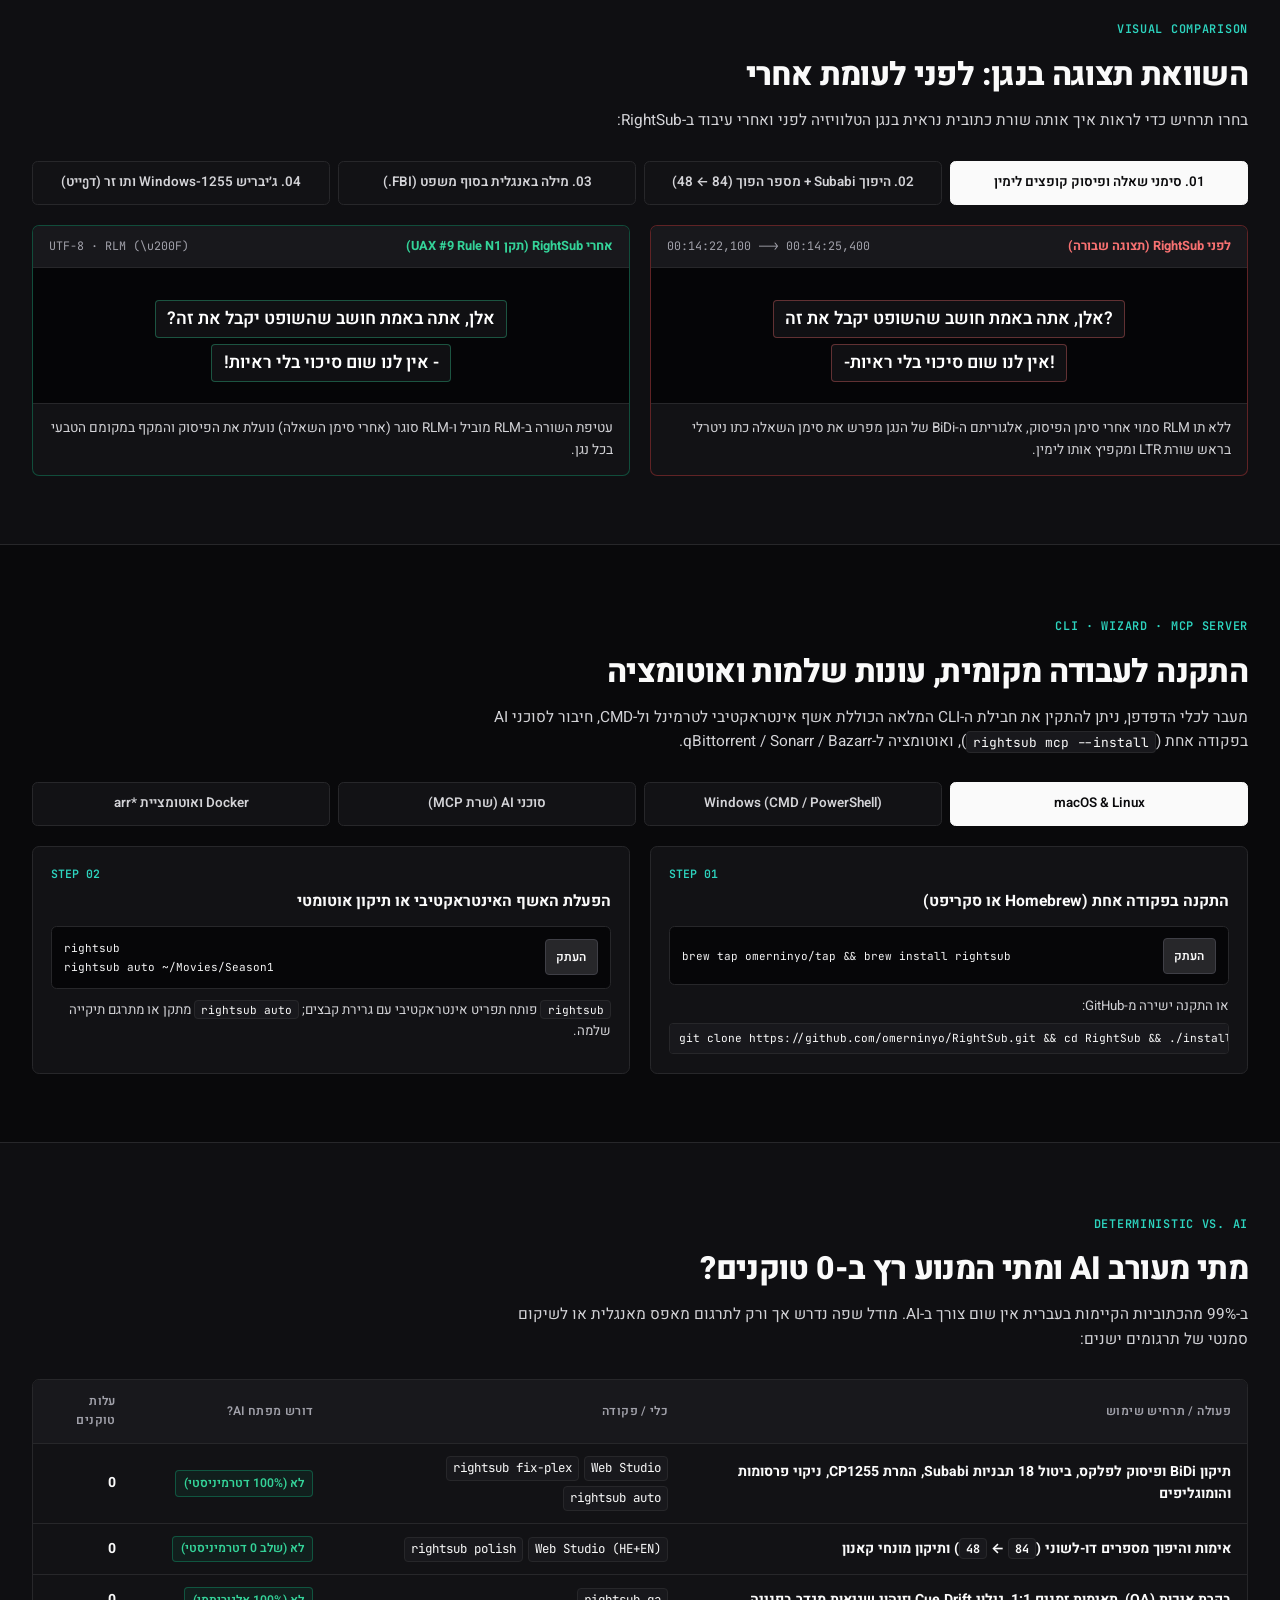
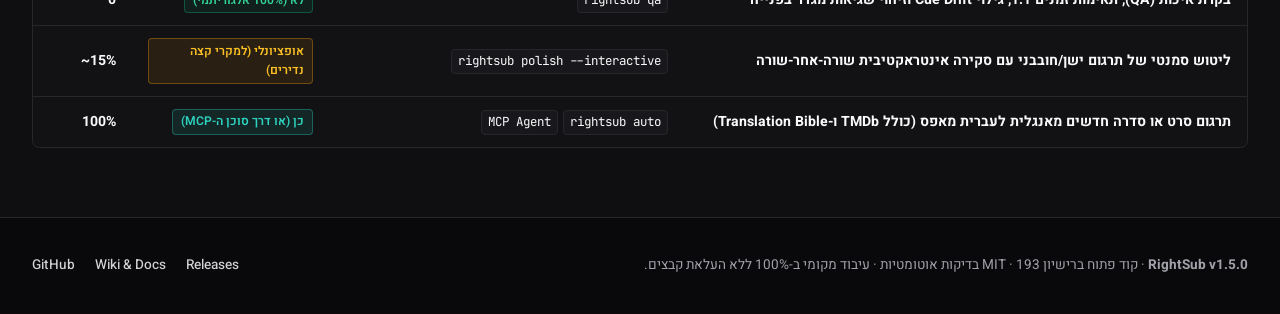
==== commit 26262758: "fix(site): eliminate 603px mobile grid overflow, fix Hebrew monospace fallback and inline code BiDi" ====
--- a/site/index.html
+++ b/site/index.html
@@ -42,10 +42,10 @@
       <nav class="primary-nav" aria-label="ניווט ראשי" data-i18n-aria="aria_nav">
         <ul>
           <li><a href="#studio" data-i18n="nav_studio">התנסות חיה</a></li>
-          <li><a href="#capabilities" data-i18n="nav_capabilities">מה הכלי עושה</a></li>
-          <li><a href="#simulator" data-i18n="nav_simulator">תצוגת נגן</a></li>
+          <li><a href="#capabilities" data-i18n="nav_capabilities">יכולות</a></li>
+          <li><a href="#simulator" data-i18n="nav_simulator">סימולטור</a></li>
           <li><a href="#install" data-i18n="nav_install">התקנה ו-CLI</a></li>
-          <li><a href="#architecture" data-i18n="nav_architecture">דטרמיניסטי מול AI</a></li>
+          <li><a href="#architecture" data-i18n="nav_architecture">מתי AI?</a></li>
         </ul>
       </nav>
 
@@ -162,7 +162,7 @@
                 data-wb-mode="file"
                 data-i18n="wb_tab_file"
               >
-                תיקון קובץ .srt
+                תיקון קובץ &#x2066;.srt&#x2069;
               </button>
               <button
                 type="button"
@@ -276,7 +276,7 @@
 
             <div class="sb-unicode-box">
               <span class="sb-unicode-title" data-i18n="sb_unicode_label">מבנה תווים סמויים (Unicode Memory View):</span>
-              <code id="sb-unicode-raw" class="sb-unicode-code" dir="ltr"></code>
+              <code id="sb-unicode-raw" class="sb-unicode-code" dir="rtl"></code>
             </div>
           </div>
         </div>
@@ -302,7 +302,7 @@
             </div>
             <h3 data-i18n="cap1_title">תיקון כיווניות (BiDi) וביטול היפוכי Subabi</h3>
             <p data-i18n="cap1_desc">
-              נגנים כמו Plex ו-Apple TV מציגים סימני פיסוק בסוף משפט עברי (<code>?</code>, <code>!</code>, <code>.</code>) בצד ימין של השורה. בנוסף, אלפי כתוביות ישנות ברשת עברו "היפוך ויזואלי" (<code>Subabi</code>) שהפך פיזית את הנקודות והסוגריים בקובץ. RightSub מזהה את קוטביות הקובץ, משחזר 18 תבניות היפוך ישנות, ועוטף כל שורה בתווי <code>RLM</code> (<code>\u200F</code>) לפי תקן <strong>Unicode UAX #9 Rule N1</strong>.
+              נגנים כמו Plex ו-Apple TV מציגים סימני פיסוק בסוף משפט עברי (<code>?</code>, <code>!</code>, <code>.</code>) בצד ימין של השורה. בנוסף, אלפי כתוביות ישנות ברשת עברו "היפוך ויזואלי" (<code>Subabi</code>) שהפך פיזית את הנקודות והסוגריים בקובץ. RightSub מזהה את קוטביות הקובץ, משחזר 18 תבניות היפוך ישנות, ועוטף כל שורה בתווי <code>RLM</code> (<code>\u200F</code>) לפי תקן <code>UAX #9 Rule N1</code> של יוניקוד.
             </p>
           </article>
 
@@ -313,7 +313,7 @@
             </div>
             <h3 data-i18n="cap2_title">הצלת קידוד Windows-1255, הומוגליפים והצלבת מספרים</h3>
             <p data-i18n="cap2_desc">
-              זיהוי אוטומטי ברמת הבייטים של קובצי <code>CP1255</code> / <code>ISO-8859-8</code> והמרתם ל-<code>UTF-8</code> תקני. ניקוי תווים זרים שהסתננו למילים בעברית מ-7 מערכות כתב (כגון האות הגאורגית ב-<code>דეייט</code> ← <code>דייט</code>), הסרת שורות פרסומת וקרדיטים, והיפוך חזרה של מספרים דו-ספרתיים (<code>84</code> ← <code>48</code>) בהצלבה מול כתובית באנגלית.
+              זיהוי אוטומטי ברמת הבייטים של קובצי <code dir="ltr">CP1255</code> / <code dir="ltr">ISO-8859-8</code> והמרתם ל-<code dir="ltr">UTF-8</code> תקני. ניקוי תווים זרים שהסתננו למילים בעברית מ-7 מערכות כתב (כגון האות הגאורגית ב-<code dir="rtl">&#x202E;דეייט&#x202C;</code> ← <code dir="rtl">דייט</code>), הסרת שורות פרסומת וקרדיטים, והיפוך חזרה של מספרים דו-ספרתיים (<code dir="ltr">84</code> ← <code dir="ltr">48</code>) בהצלבה מול כתובית באנגלית.
             </p>
           </article>
 
@@ -335,7 +335,7 @@
             </div>
             <h3 data-i18n="cap4_title">תרגום מאנגלית לעברית וחיבור MCP לסוכני AI</h3>
             <p data-i18n="cap4_desc">
-              כאשר אין כתוביות בעברית כלל, RightSub מחלצת כתוביות מובנות מ-<code>.mkv</code>/<code>.mp4</code> (או מתמללת שמע מקומית), בונה מילון דמויות ומגדר מ-TMDb (<code>את/היא</code> מול <code>אתה/הוא</code>), ומתרגמת בהתאמת שורות 1:1 דרך שרת ה-MCP המובנה (Claude, Cursor, Antigravity), Gemini או Ollama מקומי.
+              כאשר אין כתוביות בעברית כלל, RightSub מחלצת כתוביות מובנות מ-<code>.mkv</code>/<code>.mp4</code> (או מתמללת שמע מקומית), בונה מילון דמויות ומגדר מ-TMDb (<code dir="rtl">את/היא</code> מול <code dir="rtl">אתה/הוא</code>), ומתרגמת בהתאמת שורות 1:1 דרך שרת ה-MCP המובנה (Claude, Cursor, Antigravity), Gemini או Ollama מקומי.
             </p>
           </article>
         </div>
@@ -517,7 +517,7 @@
                 <button type="button" class="copy-btn" data-copy-target="cmd-mac-install" data-i18n="copy_btn">העתק</button>
               </div>
               <p class="step-note" data-i18n="mac_step1_note">
-                או ישירות מ-GitHub: <code>git clone https://github.com/omerninyo/RightSub.git &amp;&amp; cd RightSub &amp;&amp; ./install.sh</code>
+                או התקנה ישירה מ-GitHub:<code class="step-note-cmd" dir="ltr">git clone https://github.com/omerninyo/RightSub.git &amp;&amp; cd RightSub &amp;&amp; ./install.sh</code>
               </p>
             </div>
 
@@ -525,10 +525,13 @@
               <div class="install-step-num" dir="ltr">STEP 02</div>
               <h3 data-i18n="mac_step2_title">הפעלת האשף האינטראקטיבי או תיקון אוטומטי</h3>
               <div class="code-box" dir="ltr">
-                <pre><code id="cmd-mac-wizard" data-i18n="cmd_mac_wizard">rightsub                        # תפריט אינטראקטיבי + גרירת קבצים
-rightsub auto ~/Movies/Season1  # תיקון/תרגום אוטומטי לתיקייה שלמה</code></pre>
+                <pre><code id="cmd-mac-wizard">rightsub
+rightsub auto ~/Movies/Season1</code></pre>
                 <button type="button" class="copy-btn" data-copy-target="cmd-mac-wizard" data-i18n="copy_btn">העתק</button>
               </div>
+              <p class="step-note" data-i18n="mac_step2_note">
+                <code dir="ltr">rightsub</code> פותח תפריט אינטראקטיבי עם גרירת קבצים; <code dir="ltr">rightsub auto</code> מתקן או מתרגם תיקייה שלמה.
+              </p>
             </div>
           </div>
         </div>
@@ -642,31 +645,31 @@
             <tbody>
               <tr>
                 <th scope="row" data-i18n="mat_row1_task">תיקון BiDi ופיסוק לפלקס, ביטול 18 תבניות Subabi, המרת CP1255, ניקוי פרסומות והומוגליפים</th>
-                <td data-label="כלי / פקודה" data-label-i18n="mat_col_cmd"><code dir="ltr">Web Studio / rightsub fix-plex / rightsub auto</code></td>
+                <td data-label="כלי / פקודה" data-label-i18n="mat_col_cmd"><div class="cmd-pills"><code dir="ltr">Web Studio</code><code dir="ltr">rightsub fix-plex</code><code dir="ltr">rightsub auto</code></div></td>
                 <td data-label="דורש מפתח AI?" data-label-i18n="mat_col_ai"><span class="tag-pill tag-green" data-i18n="no_ai">לא (100% דטרמיניסטי)</span></td>
                 <td data-label="עלות טוקנים" data-label-i18n="mat_col_cost"><strong dir="ltr">0</strong></td>
               </tr>
               <tr>
-                <th scope="row" data-i18n="mat_row2_task">אימות והיפוך מספרים דו-לשוני (<code>84</code> ← <code>48</code>) ותיקון מונחי קאנון</th>
-                <td data-label="כלי / פקודה" data-label-i18n="mat_col_cmd"><code dir="ltr">Web Studio (HE+EN) / rightsub polish</code></td>
+                <th scope="row" data-i18n="mat_row2_task">אימות והיפוך מספרים דו-לשוני (<code dir="ltr">84</code> ← <code dir="ltr">48</code>) ותיקון מונחי קאנון</th>
+                <td data-label="כלי / פקודה" data-label-i18n="mat_col_cmd"><div class="cmd-pills"><code dir="ltr">Web Studio (HE+EN)</code><code dir="ltr">rightsub polish</code></div></td>
                 <td data-label="דורש מפתח AI?" data-label-i18n="mat_col_ai"><span class="tag-pill tag-green" data-i18n="no_ai_stage0">לא (שלב 0 דטרמיניסטי)</span></td>
                 <td data-label="עלות טוקנים" data-label-i18n="mat_col_cost"><strong dir="ltr">0</strong></td>
               </tr>
               <tr>
                 <th scope="row" data-i18n="mat_row3_task">בקרת איכות (QA), תאימות זמנים 1:1, גילוי Cue Drift וזיהוי שגיאות מגדר בפנייה</th>
-                <td data-label="כלי / פקודה" data-label-i18n="mat_col_cmd"><code dir="ltr">rightsub qa</code></td>
+                <td data-label="כלי / פקודה" data-label-i18n="mat_col_cmd"><div class="cmd-pills"><code dir="ltr">rightsub qa</code></div></td>
                 <td data-label="דורש מפתח AI?" data-label-i18n="mat_col_ai"><span class="tag-pill tag-green" data-i18n="no_ai_algo">לא (100% אלגוריתמי)</span></td>
                 <td data-label="עלות טוקנים" data-label-i18n="mat_col_cost"><strong dir="ltr">0</strong></td>
               </tr>
               <tr>
                 <th scope="row" data-i18n="mat_row4_task">ליטוש סמנטי של תרגום ישן/חובבני עם סקירה אינטראקטיבית שורה-אחר-שורה</th>
-                <td data-label="כלי / פקודה" data-label-i18n="mat_col_cmd"><code dir="ltr">rightsub polish --interactive --gemini</code></td>
+                <td data-label="כלי / פקודה" data-label-i18n="mat_col_cmd"><div class="cmd-pills"><code dir="ltr">rightsub polish --interactive</code></div></td>
                 <td data-label="דורש מפתח AI?" data-label-i18n="mat_col_ai"><span class="tag-pill tag-amber" data-i18n="opt_ai">אופציונלי (למקרי קצה נדירים)</span></td>
                 <td data-label="עלות טוקנים" data-label-i18n="mat_col_cost"><strong dir="ltr">~15%</strong></td>
               </tr>
               <tr>
                 <th scope="row" data-i18n="mat_row5_task">תרגום סרט או סדרה חדשים מאנגלית לעברית מאפס (כולל TMDb ו-Translation Bible)</th>
-                <td data-label="כלי / פקודה" data-label-i18n="mat_col_cmd"><code dir="ltr">rightsub auto / MCP Agent</code></td>
+                <td data-label="כלי / פקודה" data-label-i18n="mat_col_cmd"><div class="cmd-pills"><code dir="ltr">rightsub auto</code><code dir="ltr">MCP Agent</code></div></td>
                 <td data-label="דורש מפתח AI?" data-label-i18n="mat_col_ai"><span class="tag-pill tag-blue" data-i18n="req_ai">כן (או דרך סוכן ה-MCP)</span></td>
                 <td data-label="עלות טוקנים" data-label-i18n="mat_col_cost"><strong dir="ltr">100%</strong></td>
               </tr>
--- a/site/styles.css
+++ b/site/styles.css
@@ -1,9 +1,9 @@
 /* styles.css — RightSub v1.5.0 Flat Architectural Design System
    -------------------------------------------------------------
-   - Flat, geometric 1px structural borders (no AI neon gradients or heavy shadows)
+   - Flat, geometric 1px structural borders (zero AI neon gradients or heavy shadows)
    - Dual theme: Crisp Editorial Light Mode & Pure Matte Zinc Dark Mode (WCAG AA 4.5:1+ verified)
-   - Bilingual typography: Heebo (Hebrew), Inter (Latin), JetBrains Mono (Code)
-   - Mobile-first ergonomics: accessible mobile nav strip, >=44px touch targets, @container stacked tables
+   - Bilingual typography: Heebo (Hebrew), Inter (Latin), JetBrains Mono + Heebo fallback (Code)
+   - Zero-overflow mobile architecture: minmax(0, 1fr) grids, responsive pill grids, >=44px targets
 */
 
 :root,
@@ -32,7 +32,7 @@
   --amber-text: #fbbf24;
   --amber-bg: rgba(245, 158, 11, 0.1);
   --amber-border: rgba(245, 158, 11, 0.35);
-  --topbar-bg: rgba(9, 9, 11, 0.9);
+  --topbar-bg: rgba(9, 9, 11, 0.92);
 }
 
 [data-theme="light"] {
@@ -60,7 +60,7 @@
   --amber-text: #b45309;
   --amber-bg: #fffbeb;
   --amber-border: #fde68a;
-  --topbar-bg: rgba(250, 250, 250, 0.92);
+  --topbar-bg: rgba(250, 250, 250, 0.94);
 }
 
 *,
@@ -72,6 +72,7 @@
 html {
   scroll-behavior: smooth;
   -webkit-text-size-adjust: 100%;
+  overflow-x: clip;
 }
 
 body {
@@ -81,26 +82,33 @@
   line-height: 1.6;
   background-color: var(--bg-page);
   color: var(--text-main);
-  overflow-x: hidden;
-}
-
-/* Force LTR isolation on all code, CLI snippets, and file paths */
+  overflow-x: clip;
+}
+
+/* Force LTR isolation on all code, CLI snippets, and file extensions by default */
 code,
 pre,
 .code-box,
 .sb-unicode-code {
   direction: ltr;
   unicode-bidi: isolate;
-  font-family: "JetBrains Mono", ui-monospace, SFMono-Regular, Menlo, Consolas, monospace;
+  font-family: "JetBrains Mono", "Heebo", "Inter", ui-monospace, SFMono-Regular, Menlo, Consolas, monospace;
+}
+
+/* Explicit RTL override for Hebrew inline code tokens (e.g., דეייט, את/היא) */
+code[dir="rtl"] {
+  direction: rtl;
+  unicode-bidi: isolate;
 }
 
 code {
+  unicode-bidi: isolate;
   background: var(--bg-subtle);
   color: var(--text-main);
   border: 1px solid var(--border-line);
-  padding: 0.1rem 0.35rem;
+  padding: 0.1rem 0.38rem;
   border-radius: 0.25rem;
-  font-size: 0.85em;
+  font-size: 0.84em;
   overflow-wrap: anywhere;
   word-break: break-word;
 }
@@ -159,13 +167,14 @@
 .brand-group {
   display: flex;
   align-items: center;
-  gap: 0.6rem;
+  gap: 0.55rem;
+  min-width: 0;
 }
 
 .brand-link {
   display: inline-flex;
   align-items: center;
-  gap: 0.5rem;
+  gap: 0.45rem;
   min-height: 2.75rem;
   color: var(--text-main);
   text-decoration: none;
@@ -176,43 +185,51 @@
 
 .brand-icon {
   color: var(--accent);
+  flex-shrink: 0;
 }
 
 .meta-tag {
-  font-family: "JetBrains Mono", monospace;
-  font-size: 0.75rem;
+  font-family: "JetBrains Mono", "Heebo", monospace;
+  font-size: 0.74rem;
   font-weight: 500;
   color: var(--text-muted);
   border: 1px solid var(--border-line);
   background: var(--bg-surface);
   padding: 0.1rem 0.45rem;
   border-radius: 0.25rem;
+  white-space: nowrap;
 }
 
 .daemon-tag {
   display: inline-flex;
   align-items: center;
   gap: 0.35rem;
-  font-family: "JetBrains Mono", monospace;
+  font-family: "JetBrains Mono", "Heebo", monospace;
   font-size: 0.72rem;
   color: var(--success-text);
   border: 1px solid var(--success-border);
   background: var(--success-bg);
   padding: 0.1rem 0.5rem;
   border-radius: 0.25rem;
+  white-space: nowrap;
 }
 
 .daemon-dot {
-  width: 0.4rem;
-  height: 0.4rem;
+  width: 0.42rem;
+  height: 0.42rem;
   border-radius: 50%;
   background: var(--success-text);
+  flex-shrink: 0;
+}
+
+.primary-nav {
+  min-width: 0;
 }
 
 .primary-nav ul {
   display: flex;
   align-items: center;
-  gap: 1.5rem;
+  gap: 1.4rem;
   list-style: none;
   margin: 0;
   padding: 0;
@@ -235,42 +252,11 @@
   color: var(--text-main);
 }
 
-@media (max-width: 58rem) {
-  .topbar-inner {
-    flex-wrap: wrap;
-    padding-top: 0.35rem;
-    gap: 0.25rem 0.75rem;
-  }
-
-  .primary-nav {
-    order: 3;
-    flex: 1 0 100%;
-    border-top: 1px solid var(--border-line);
-    overflow-x: auto;
-    scroll-snap-type: x proximity;
-    -webkit-overflow-scrolling: touch;
-    scrollbar-width: none;
-    margin-inline: -1rem;
-    padding-inline: 1rem;
-  }
-
-  .primary-nav::-webkit-scrollbar {
-    display: none;
-  }
-
-  .primary-nav ul {
-    gap: 1.15rem;
-  }
-
-  .primary-nav li {
-    scroll-snap-align: start;
-  }
-}
-
 .topbar-actions {
   display: flex;
   align-items: center;
-  gap: 0.45rem;
+  gap: 0.4rem;
+  flex-shrink: 0;
 }
 
 .icon-btn,
@@ -280,9 +266,9 @@
   align-items: center;
   justify-content: center;
   gap: 0.4rem;
-  min-height: 2.75rem;
-  min-width: 2.75rem;
-  padding-inline: 0.7rem;
+  min-height: 2.5rem;
+  min-width: 2.5rem;
+  padding-inline: 0.65rem;
   background: var(--bg-surface);
   color: var(--text-main);
   border: 1px solid var(--border-line);
@@ -294,6 +280,15 @@
   font-family: inherit;
 }
 
+@media (pointer: coarse) {
+  .icon-btn,
+  .lang-btn,
+  .gh-link {
+    min-height: 2.75rem;
+    min-width: 2.75rem;
+  }
+}
+
 .icon-btn:hover,
 .lang-btn:hover,
 .gh-link:hover {
@@ -310,21 +305,62 @@
   display: none;
 }
 
-@media (max-width: 32rem) {
+@media (max-width: 58rem) {
+  .topbar-inner {
+    flex-wrap: wrap;
+    padding-top: 0.3rem;
+    gap: 0.2rem 0.5rem;
+  }
+
+  .primary-nav {
+    order: 3;
+    flex: 0 0 100%;
+    width: 100%;
+    max-width: 100%;
+    border-top: 1px solid var(--border-line);
+  }
+
+  .primary-nav ul {
+    justify-content: space-between;
+    gap: 0.4rem;
+    flex-wrap: nowrap;
+    overflow-x: auto;
+    scrollbar-width: none;
+  }
+
+  .primary-nav ul::-webkit-scrollbar {
+    display: none;
+  }
+
+  .primary-nav a {
+    min-height: 2.4rem;
+    font-size: 0.79rem;
+    padding-inline: 0.15rem;
+  }
+}
+
+@media (max-width: 38rem) {
+  .meta-tag,
+  #daemon-status-text,
   .gh-text {
     display: none;
   }
+
+  .daemon-tag {
+    padding: 0.25rem;
+    border-radius: 50%;
+  }
 }
 
 /* TYPOGRAPHY & BUTTONS */
 .kicker {
-  font-family: "JetBrains Mono", monospace;
-  font-size: 0.75rem;
+  font-family: "JetBrains Mono", "Heebo", monospace;
+  font-size: 0.74rem;
   font-weight: 600;
   letter-spacing: 0.06em;
   text-transform: uppercase;
   color: var(--accent);
-  margin-bottom: 0.65rem;
+  margin-bottom: 0.6rem;
   direction: ltr;
   display: inline-block;
 }
@@ -380,55 +416,68 @@
 }
 
 /* HERO + WORKBENCH SECTION */
+.section-hero,
+.section,
+.fixer-results,
+.wb-panel {
+  scroll-margin-top: 6rem;
+}
+
 .section-hero {
-  padding-block: clamp(2rem, 5vw, 4.25rem);
+  padding-block: clamp(1.75rem, 4.5vw, 4rem);
   border-bottom: 1px solid var(--border-line);
 }
 
 .hero-layout {
   display: grid;
-  grid-template-columns: 1fr 1.12fr;
+  grid-template-columns: minmax(0, 1fr) minmax(0, 1.12fr);
   gap: clamp(1.75rem, 4vw, 3.5rem);
   align-items: start;
 }
 
+.hero-intro,
+.workbench {
+  min-width: 0;
+  max-width: 100%;
+}
+
 @media (max-width: 62rem) {
   .hero-layout {
-    grid-template-columns: 1fr;
+    grid-template-columns: minmax(0, 1fr);
   }
 }
 
 .hero-heading {
-  font-size: clamp(1.75rem, 3.2vw, 2.65rem);
+  font-size: clamp(1.65rem, 3.2vw, 2.6rem);
   font-weight: 800;
   line-height: 1.18;
   letter-spacing: -0.02em;
-  margin: 0 0 1rem;
+  margin: 0 0 0.9rem;
 }
 
 .hero-description {
-  font-size: 1.02rem;
+  font-size: 1rem;
   color: var(--text-body);
-  margin: 0 0 1.5rem;
+  margin: 0 0 1.35rem;
 }
 
 .hero-pillars {
   display: grid;
   gap: 0.85rem;
-  margin-bottom: 1.75rem;
+  margin-bottom: 1.5rem;
   border-top: 1px solid var(--border-line);
-  padding-top: 1.25rem;
+  padding-top: 1.15rem;
 }
 
 .mini-pillar {
   display: grid;
-  grid-template-columns: 2rem 1fr;
-  gap: 0.75rem;
+  grid-template-columns: 1.85rem minmax(0, 1fr);
+  gap: 0.65rem;
   align-items: baseline;
 }
 
 .mini-pillar-num {
-  font-family: "JetBrains Mono", monospace;
+  font-family: "JetBrains Mono", "Heebo", monospace;
   font-size: 0.78rem;
   font-weight: 600;
   color: var(--accent);
@@ -436,25 +485,32 @@
 
 .mini-pillar strong {
   display: block;
-  font-size: 0.95rem;
+  font-size: 0.94rem;
   margin-bottom: 0.15rem;
 }
 
 .mini-pillar p {
   margin: 0;
-  font-size: 0.88rem;
+  font-size: 0.87rem;
   color: var(--text-body);
 }
 
 .hero-actions {
   display: flex;
   flex-wrap: wrap;
-  gap: 0.75rem;
-}
-
-@media (max-width: 32rem) {
+  gap: 0.65rem;
+}
+
+@media (max-width: 34rem) {
+  .hero-actions {
+    display: grid;
+    grid-template-columns: repeat(2, minmax(0, 1fr));
+  }
+
   .hero-actions .btn {
-    flex: 1 1 auto;
+    width: 100%;
+    padding-inline: 0.6rem;
+    font-size: 0.85rem;
   }
 }
 
@@ -489,11 +545,11 @@
   display: inline-flex;
   align-items: center;
   justify-content: center;
-  min-height: 2.75rem;
+  min-height: 2.6rem;
   background: transparent;
   color: var(--text-body);
   border: 0;
-  padding: 0.45rem 0.95rem;
+  padding: 0.4rem 0.95rem;
   font-size: 0.84rem;
   font-weight: 600;
   font-family: inherit;
@@ -508,8 +564,9 @@
 }
 
 .privacy-indicator {
-  font-family: "JetBrains Mono", monospace;
-  font-size: 0.74rem;
+  font-family: "Heebo", "Inter", sans-serif;
+  font-size: 0.78rem;
+  font-weight: 500;
   color: var(--text-muted);
 }
 
@@ -517,9 +574,23 @@
   padding: 1.25rem;
 }
 
-@media (max-width: 32rem) {
+@media (max-width: 36rem) {
   .wb-panel {
     padding: 1rem;
+  }
+
+  .privacy-indicator {
+    display: none;
+  }
+
+  .workbench-tabs {
+    display: grid;
+    grid-template-columns: repeat(2, minmax(0, 1fr));
+    width: 100%;
+  }
+
+  .wb-tab {
+    width: 100%;
   }
 }
 
@@ -527,7 +598,7 @@
   border: 1px dashed var(--border-strong);
   border-radius: 0.4rem;
   background: var(--bg-page);
-  padding: 2rem 1.25rem;
+  padding: 1.75rem 1.15rem;
   text-align: center;
   cursor: pointer;
   transition: border-color 0.15s ease, background-color 0.15s ease;
@@ -541,17 +612,17 @@
 
 .dropzone-svg {
   color: var(--accent);
-  margin-bottom: 0.5rem;
+  margin-bottom: 0.45rem;
 }
 
 .dropzone-title {
-  font-size: 1rem;
+  font-size: 0.98rem;
   font-weight: 600;
   margin: 0 0 0.35rem;
 }
 
 .dropzone-sub {
-  font-size: 0.84rem;
+  font-size: 0.83rem;
   color: var(--text-muted);
   margin: 0;
 }
@@ -578,15 +649,15 @@
 .check-item {
   display: inline-flex;
   align-items: center;
-  min-height: 2.75rem;
+  min-height: 2.5rem;
   gap: 0.45rem;
   cursor: pointer;
 }
 
 .check-item input {
   accent-color: var(--accent);
-  width: 1.15rem;
-  height: 1.15rem;
+  width: 1.1rem;
+  height: 1.1rem;
 }
 
 /* FILE RESULTS */
@@ -598,23 +669,14 @@
 
 .stats-grid {
   display: grid;
-  grid-template-columns: repeat(4, 1fr);
+  grid-template-columns: repeat(4, minmax(0, 1fr));
   gap: 0.5rem;
   margin-bottom: 1rem;
 }
 
 @media (max-width: 36rem) {
   .stats-grid {
-    grid-template-columns: repeat(2, 1fr);
-  }
-
-  .workbench-tabs {
-    display: flex;
-    width: 100%;
-  }
-
-  .wb-tab {
-    flex: 1 1 50%;
+    grid-template-columns: repeat(2, minmax(0, 1fr));
   }
 
   .wb-toolbar {
@@ -625,7 +687,7 @@
   .wb-checks {
     flex-direction: column;
     align-items: flex-start;
-    gap: 0.15rem;
+    gap: 0.1rem;
   }
 
   .wb-toolbar .btn,
@@ -639,14 +701,20 @@
   border: 1px solid var(--border-line);
   border-radius: 0.35rem;
   padding: 0.65rem 0.75rem;
+  min-width: 0;
 }
 
 .stat-value {
-  font-family: "JetBrains Mono", monospace;
+  font-family: "JetBrains Mono", "Heebo", monospace;
   font-size: 1.2rem;
   font-weight: 700;
   color: var(--text-main);
   direction: ltr;
+  text-align: right;
+}
+
+html[dir="ltr"] .stat-value {
+  text-align: left;
 }
 
 .stat-label {
@@ -656,6 +724,7 @@
 
 .downloads-list {
   display: grid;
+  grid-template-columns: minmax(0, 1fr);
   gap: 0.5rem;
   margin-bottom: 1rem;
 }
@@ -670,6 +739,7 @@
   border-radius: 0.35rem;
   padding: 0.7rem 0.9rem;
   flex-wrap: wrap;
+  min-width: 0;
 }
 
 .download-meta {
@@ -677,17 +747,22 @@
   flex-direction: column;
   gap: 0.15rem;
   min-width: 0;
-  flex: 1 1 14rem;
+  flex: 1 1 12rem;
 }
 
 .download-filename {
-  font-family: "JetBrains Mono", monospace;
+  font-family: "JetBrains Mono", "Heebo", monospace;
   font-size: 0.88rem;
   font-weight: 600;
   direction: ltr;
   unicode-bidi: isolate;
+  text-align: right;
   overflow-wrap: anywhere;
   word-break: break-word;
+}
+
+html[dir="ltr"] .download-filename {
+  text-align: left;
 }
 
 .download-submeta {
@@ -718,23 +793,34 @@
 }
 
 .preset-chips {
-  display: flex;
+  display: grid;
+  grid-template-columns: repeat(2, minmax(0, 1fr));
   gap: 0.4rem;
-  flex-wrap: wrap;
+  width: 100%;
+}
+
+@media (min-width: 36rem) {
+  .preset-chips {
+    display: flex;
+    flex-wrap: wrap;
+    width: auto;
+  }
 }
 
 .chip-btn {
   display: inline-flex;
   align-items: center;
-  min-height: 2.75rem;
+  justify-content: center;
+  min-height: 2.6rem;
   background: var(--bg-page);
   color: var(--text-body);
   border: 1px solid var(--border-line);
   border-radius: 0.25rem;
-  padding: 0.4rem 0.75rem;
-  font-size: 0.82rem;
+  padding: 0.35rem 0.7rem;
+  font-size: 0.81rem;
   font-family: inherit;
   cursor: pointer;
+  text-align: center;
 }
 
 .chip-btn.active,
@@ -769,14 +855,14 @@
 
 .sandbox-outputs {
   display: grid;
-  grid-template-columns: 1fr 1fr;
+  grid-template-columns: repeat(2, minmax(0, 1fr));
   gap: 0.75rem;
   margin-bottom: 0.85rem;
 }
 
 @media (max-width: 38rem) {
   .sandbox-outputs {
-    grid-template-columns: 1fr;
+    grid-template-columns: minmax(0, 1fr);
   }
 }
 
@@ -785,6 +871,7 @@
   border-radius: 0.35rem;
   padding: 0.75rem;
   background: var(--bg-page);
+  min-width: 0;
 }
 
 .sb-card-broken {
@@ -823,6 +910,7 @@
   align-items: center;
   justify-content: center;
   white-space: pre-line;
+  overflow-wrap: anywhere;
 }
 
 .sb-unicode-box {
@@ -833,6 +921,7 @@
   display: flex;
   flex-direction: column;
   gap: 0.25rem;
+  min-width: 0;
 }
 
 .sb-unicode-title {
@@ -841,18 +930,22 @@
 }
 
 .sb-unicode-code {
+  direction: rtl;
+  unicode-bidi: isolate;
+  text-align: right;
   background: transparent;
   border: 0;
   padding: 0;
-  font-size: 0.82rem;
+  font-size: 0.84rem;
   color: var(--accent);
-  word-break: break-all;
+  overflow-wrap: anywhere;
+  word-break: break-word;
   white-space: pre-line;
 }
 
 /* SECTIONS & BENTO ARCHITECTURAL GRID */
 .section {
-  padding-block: clamp(2.5rem, 6vw, 4.5rem);
+  padding-block: clamp(2.25rem, 5.5vw, 4.25rem);
   border-bottom: 1px solid var(--border-line);
 }
 
@@ -861,12 +954,12 @@
 }
 
 .section-head {
-  max-width: 46rem;
-  margin-bottom: 2rem;
+  max-width: 48rem;
+  margin-bottom: 1.75rem;
 }
 
 .section-head h2 {
-  font-size: clamp(1.4rem, 2.5vw, 2rem);
+  font-size: clamp(1.35rem, 2.5vw, 2rem);
   font-weight: 800;
   letter-spacing: -0.02em;
   margin: 0 0 0.5rem;
@@ -875,19 +968,19 @@
 .section-head p {
   margin: 0;
   color: var(--text-body);
-  font-size: 0.98rem;
+  font-size: 0.96rem;
 }
 
 .bento-grid {
   display: grid;
-  grid-template-columns: repeat(2, 1fr);
+  grid-template-columns: repeat(2, minmax(0, 1fr));
   border-top: 1px solid var(--border-line);
   border-inline-start: 1px solid var(--border-line);
 }
 
 @media (max-width: 48rem) {
   .bento-grid {
-    grid-template-columns: 1fr;
+    grid-template-columns: minmax(0, 1fr);
   }
 }
 
@@ -896,6 +989,7 @@
   padding: clamp(1.25rem, 3vw, 2rem);
   border-inline-end: 1px solid var(--border-line);
   border-bottom: 1px solid var(--border-line);
+  min-width: 0;
 }
 
 .cell-top {
@@ -908,7 +1002,7 @@
 }
 
 .cell-index {
-  font-family: "JetBrains Mono", monospace;
+  font-family: "JetBrains Mono", "Heebo", monospace;
   font-size: 0.75rem;
   font-weight: 600;
   color: var(--text-muted);
@@ -931,7 +1025,7 @@
 }
 
 .bento-cell h3 {
-  font-size: 1.12rem;
+  font-size: 1.1rem;
   font-weight: 700;
   margin: 0 0 0.5rem;
 }
@@ -942,33 +1036,60 @@
   color: var(--text-body);
 }
 
-/* HORIZONTAL SCROLL-SNAP PILLS ON MOBILE */
+/* ARCHITECTURAL TAB GRIDS (ZERO CLIPPING ON BOTH DESKTOP & MOBILE) */
 .scenario-bar,
 .platform-tabs {
-  display: flex;
+  display: grid;
+  grid-template-columns: repeat(4, minmax(0, 1fr));
   gap: 0.5rem;
-  margin-bottom: 1.5rem;
-  overflow-x: auto;
-  scroll-snap-type: x proximity;
-  -webkit-overflow-scrolling: touch;
-  padding-bottom: 0.25rem;
+  margin-bottom: 1.25rem;
+}
+
+@media (max-width: 58rem) {
+  .scenario-bar,
+  .platform-tabs {
+    grid-template-columns: repeat(2, minmax(0, 1fr));
+  }
+}
+
+@media (max-width: 32rem) {
+  .scenario-bar {
+    grid-template-columns: minmax(0, 1fr);
+  }
 }
 
 .scenario-btn,
 .tab-btn {
-  flex: 0 0 auto;
-  scroll-snap-align: start;
+  display: inline-flex;
+  align-items: center;
+  justify-content: center;
   background: var(--bg-surface);
   color: var(--text-body);
   border: 1px solid var(--border-line);
   border-radius: 0.35rem;
-  padding: 0.6rem 1rem;
-  font-size: 0.88rem;
+  padding: 0.6rem 0.75rem;
+  font-size: 0.84rem;
   font-weight: 600;
   font-family: inherit;
   cursor: pointer;
   min-height: 2.75rem;
-  white-space: nowrap;
+  text-align: center;
+  line-height: 1.3;
+  min-width: 0;
+}
+
+@media (max-width: 32rem) {
+  .scenario-btn {
+    justify-content: flex-start;
+    text-align: start;
+    padding-inline: 0.85rem;
+  }
+}
+
+.scenario-btn:hover,
+.tab-btn:hover {
+  border-color: var(--border-strong);
+  color: var(--text-main);
 }
 
 .scenario-btn.active,
@@ -981,13 +1102,13 @@
 /* PLAYER SIMULATOR */
 .simulator-grid {
   display: grid;
-  grid-template-columns: 1fr 1fr;
+  grid-template-columns: repeat(2, minmax(0, 1fr));
   gap: 1.25rem;
 }
 
 @media (max-width: 52rem) {
   .simulator-grid {
-    grid-template-columns: 1fr;
+    grid-template-columns: minmax(0, 1fr);
   }
 }
 
@@ -996,6 +1117,15 @@
   border: 1px solid var(--border-line);
   border-radius: 0.45rem;
   overflow: hidden;
+  min-width: 0;
+}
+
+.sim-panel-before {
+  border-color: var(--danger-border);
+}
+
+.sim-panel-after {
+  border-color: var(--success-border);
 }
 
 .sim-panel-bar {
@@ -1023,15 +1153,15 @@
 }
 
 .sim-timecode {
-  font-family: "JetBrains Mono", monospace;
-  font-size: 0.74rem;
+  font-family: "JetBrains Mono", "Heebo", monospace;
+  font-size: 0.73rem;
   color: var(--text-muted);
 }
 
 .sim-viewport {
   background: #050507;
-  padding: 2.5rem 1.25rem 1.5rem;
-  min-height: 8.5rem;
+  padding: 2rem 1rem 1.35rem;
+  min-height: 7.75rem;
   display: flex;
   flex-direction: column;
   justify-content: flex-end;
@@ -1040,19 +1170,30 @@
 }
 
 .sim-caption {
-  background: rgba(0, 0, 0, 0.78);
+  background: rgba(18, 18, 22, 0.9);
+  border: 1px solid rgba(255, 255, 255, 0.08);
   color: #ffffff;
-  font-size: clamp(0.95rem, 2vw, 1.15rem);
-  font-weight: 600;
-  padding: 0.2rem 0.65rem;
-  border-radius: 0.2rem;
+  font-size: clamp(0.92rem, 1.8vw, 1.1rem);
+  font-weight: 600;
+  padding: 0.25rem 0.7rem;
+  border-radius: 0.25rem;
   text-align: center;
+  max-width: 100%;
+  overflow-wrap: anywhere;
+}
+
+.sim-panel-before .sim-caption {
+  border-color: rgba(248, 113, 113, 0.35);
+}
+
+.sim-panel-after .sim-caption {
+  border-color: rgba(52, 211, 153, 0.35);
 }
 
 .sim-note {
   margin: 0;
   padding: 0.85rem 1rem;
-  font-size: 0.86rem;
+  font-size: 0.85rem;
   color: var(--text-body);
   border-top: 1px solid var(--border-line);
 }
@@ -1060,13 +1201,13 @@
 /* INSTALLATION CARDS & FLEX CODE BOX */
 .install-grid {
   display: grid;
-  grid-template-columns: 1fr 1fr;
+  grid-template-columns: repeat(2, minmax(0, 1fr));
   gap: 1.25rem;
 }
 
 @media (max-width: 52rem) {
   .install-grid {
-    grid-template-columns: 1fr;
+    grid-template-columns: minmax(0, 1fr);
   }
 }
 
@@ -1074,42 +1215,47 @@
   background: var(--bg-surface);
   border: 1px solid var(--border-line);
   border-radius: 0.45rem;
-  padding: 1.25rem;
+  padding: 1.15rem;
+  min-width: 0;
+  max-width: 100%;
 }
 
 .install-step-num {
-  font-family: "JetBrains Mono", monospace;
+  font-family: "JetBrains Mono", "Heebo", monospace;
   font-size: 0.72rem;
   font-weight: 600;
   color: var(--accent);
-  margin-bottom: 0.35rem;
+  margin-bottom: 0.3rem;
 }
 
 .install-card h3 {
-  font-size: 1rem;
+  font-size: 0.98rem;
   font-weight: 700;
-  margin: 0 0 0.85rem;
+  margin: 0 0 0.8rem;
 }
 
 .code-box {
   display: flex;
-  align-items: flex-start;
+  align-items: center;
   justify-content: space-between;
-  gap: 0.65rem;
+  gap: 0.6rem;
   background: var(--bg-code);
   color: #f4f4f5;
   border: 1px solid var(--border-line);
   border-radius: 0.35rem;
-  padding: 0.75rem 0.85rem;
+  padding: 0.65rem 0.75rem;
+  min-width: 0;
+  max-width: 100%;
 }
 
 .code-box pre {
   margin: 0;
-  font-size: 0.84rem;
-  line-height: 1.55;
+  font-size: 0.82rem;
+  line-height: 1.5;
   overflow-x: auto;
-  flex: 1 1 auto;
+  flex: 1 1 0%;
   min-width: 0;
+  max-width: 100%;
 }
 
 .code-box pre code {
@@ -1117,35 +1263,41 @@
   color: inherit;
   border: 0;
   padding: 0;
+  white-space: pre;
+  word-break: normal;
+  overflow-wrap: normal;
 }
 
 .code-box-prompt,
 .code-box-prompt pre,
-.code-box-prompt code {
+.code-box-prompt pre code {
   direction: rtl;
   unicode-bidi: plaintext;
   white-space: pre-wrap;
   word-break: break-word;
+  overflow-wrap: anywhere;
+  font-family: "Heebo", "Inter", sans-serif;
+  font-size: 0.88rem;
 }
 
 html[dir="ltr"] .code-box-prompt,
 html[dir="ltr"] .code-box-prompt pre,
-html[dir="ltr"] .code-box-prompt code {
+html[dir="ltr"] .code-box-prompt pre code {
   direction: ltr;
 }
 
 .copy-btn {
   flex: 0 0 auto;
-  min-height: 2.35rem;
-  min-width: 3.25rem;
+  min-height: 2.25rem;
+  min-width: 3.1rem;
   background: #27272a;
   color: #fafafa;
   border: 1px solid #3f3f46;
   border-radius: 0.25rem;
-  padding: 0.35rem 0.7rem;
+  padding: 0.3rem 0.65rem;
   font-size: 0.75rem;
   font-weight: 600;
-  font-family: inherit;
+  font-family: "Heebo", "Inter", sans-serif;
   cursor: pointer;
 }
 
@@ -1155,23 +1307,37 @@
 
 @media (pointer: coarse) {
   .copy-btn {
-    min-height: 2.75rem;
+    min-height: 2.6rem;
   }
 }
 
 .step-note {
-  font-size: 0.84rem;
+  font-size: 0.83rem;
   color: var(--text-body);
-  margin: 0.75rem 0 0;
-}
-
-/* TABLES & @CONTAINER MOBILE STACKING (modern-web-guidance responsive-table) */
+  margin: 0.7rem 0 0;
+  min-width: 0;
+}
+
+.step-note-cmd {
+  display: block;
+  margin-top: 0.35rem;
+  padding: 0.35rem 0.55rem;
+  overflow-x: auto;
+  white-space: nowrap;
+  word-break: normal;
+  overflow-wrap: normal;
+  max-width: 100%;
+}
+
+/* TABLES & @CONTAINER MOBILE STACKING */
 .table-container {
   container-type: inline-size;
   overflow-x: auto;
   border: 1px solid var(--border-line);
   border-radius: 0.45rem;
   background: var(--bg-surface);
+  min-width: 0;
+  max-width: 100%;
 }
 
 .data-table {
@@ -1191,7 +1357,7 @@
 .data-table thead th {
   background: var(--bg-subtle);
   color: var(--text-muted);
-  font-size: 0.78rem;
+  font-size: 0.76rem;
   font-weight: 600;
   text-transform: uppercase;
   letter-spacing: 0.03em;
@@ -1200,6 +1366,18 @@
 .data-table tbody tr:last-child th,
 .data-table tbody tr:last-child td {
   border-bottom: 0;
+}
+
+.cmd-pills {
+  display: flex;
+  flex-wrap: wrap;
+  gap: 0.3rem;
+  align-items: center;
+}
+
+.cmd-pills code {
+  white-space: nowrap;
+  font-size: 0.78rem;
 }
 
 .diff-before {
@@ -1263,33 +1441,34 @@
 
   .matrix-table tbody tr {
     border-bottom: 1px solid var(--border-line);
-    padding: 0.85rem;
+    padding: 0.9rem;
   }
 
   .matrix-table tbody th {
-    padding: 0 0 0.5rem;
-    border-bottom: 0;
-    font-size: 0.92rem;
+    padding: 0 0 0.55rem;
+    margin-bottom: 0.45rem;
+    border-bottom: 1px solid var(--border-line);
+    font-size: 0.9rem;
+    line-height: 1.4;
     color: var(--text-main);
   }
 
   .matrix-table tbody td {
     padding: 0.35rem 0;
     border-bottom: 0;
-    display: flex;
-    flex-wrap: wrap;
+    display: grid;
+    grid-template-columns: 7.25rem minmax(0, 1fr);
     align-items: center;
-    justify-content: space-between;
-    gap: 0.35rem 0.75rem;
+    justify-items: start;
+    gap: 0.5rem;
   }
 
   .matrix-table tbody td::before {
     content: attr(data-label);
     font-family: inherit;
     font-weight: 600;
-    font-size: 0.78rem;
+    font-size: 0.76rem;
     color: var(--text-muted);
-    flex-shrink: 0;
   }
 }
 
@@ -1327,10 +1506,13 @@
 
   .diff-table tbody td:first-child {
     padding: 0;
-    font-family: "JetBrains Mono", monospace;
+    font-family: "JetBrains Mono", "Heebo", monospace;
     font-size: 0.75rem;
     font-weight: 700;
     color: var(--text-muted);
+    align-items: flex-start;
+    direction: inherit;
+    text-align: start;
   }
 
   .diff-table tbody td:not(:first-child)::before {
@@ -1373,7 +1555,7 @@
 .footer-links a {
   display: inline-flex;
   align-items: center;
-  min-height: 2.75rem;
+  min-height: 2.5rem;
   color: var(--text-body);
   text-decoration: none;
   font-weight: 500;
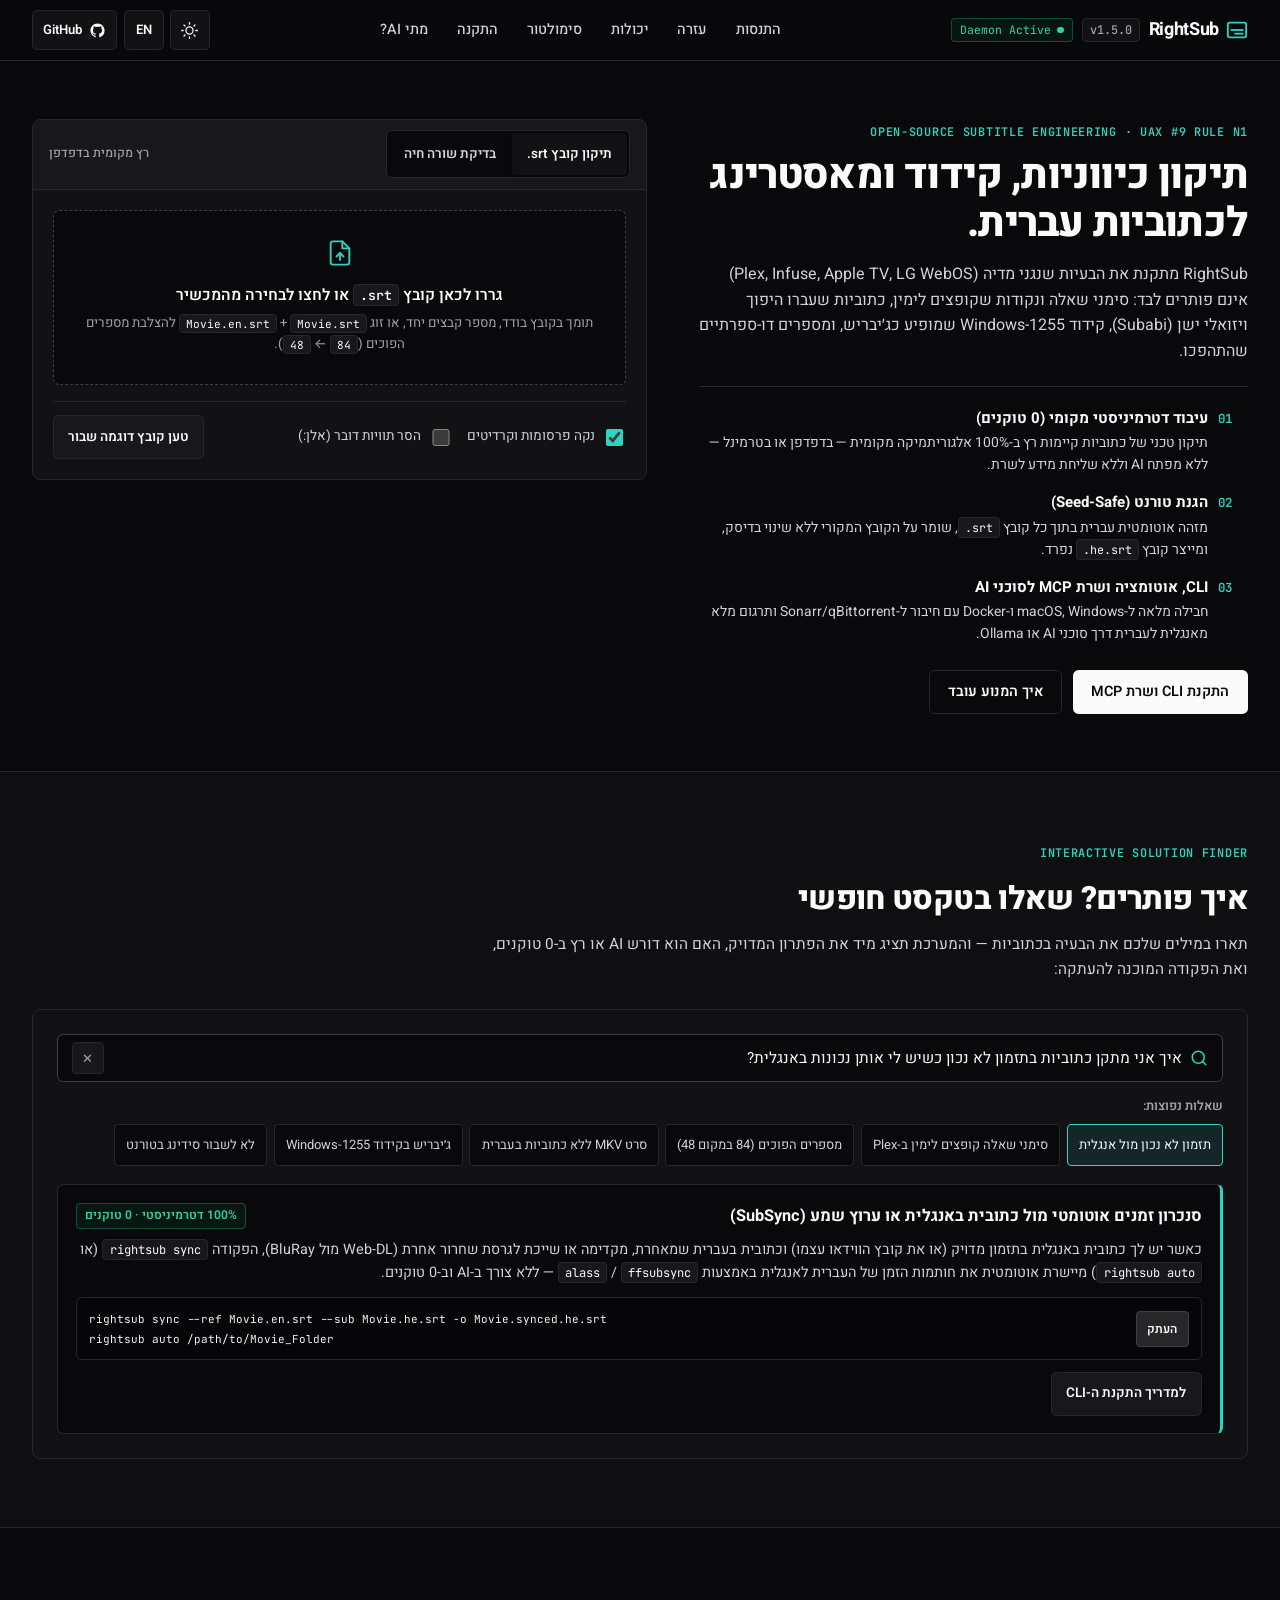
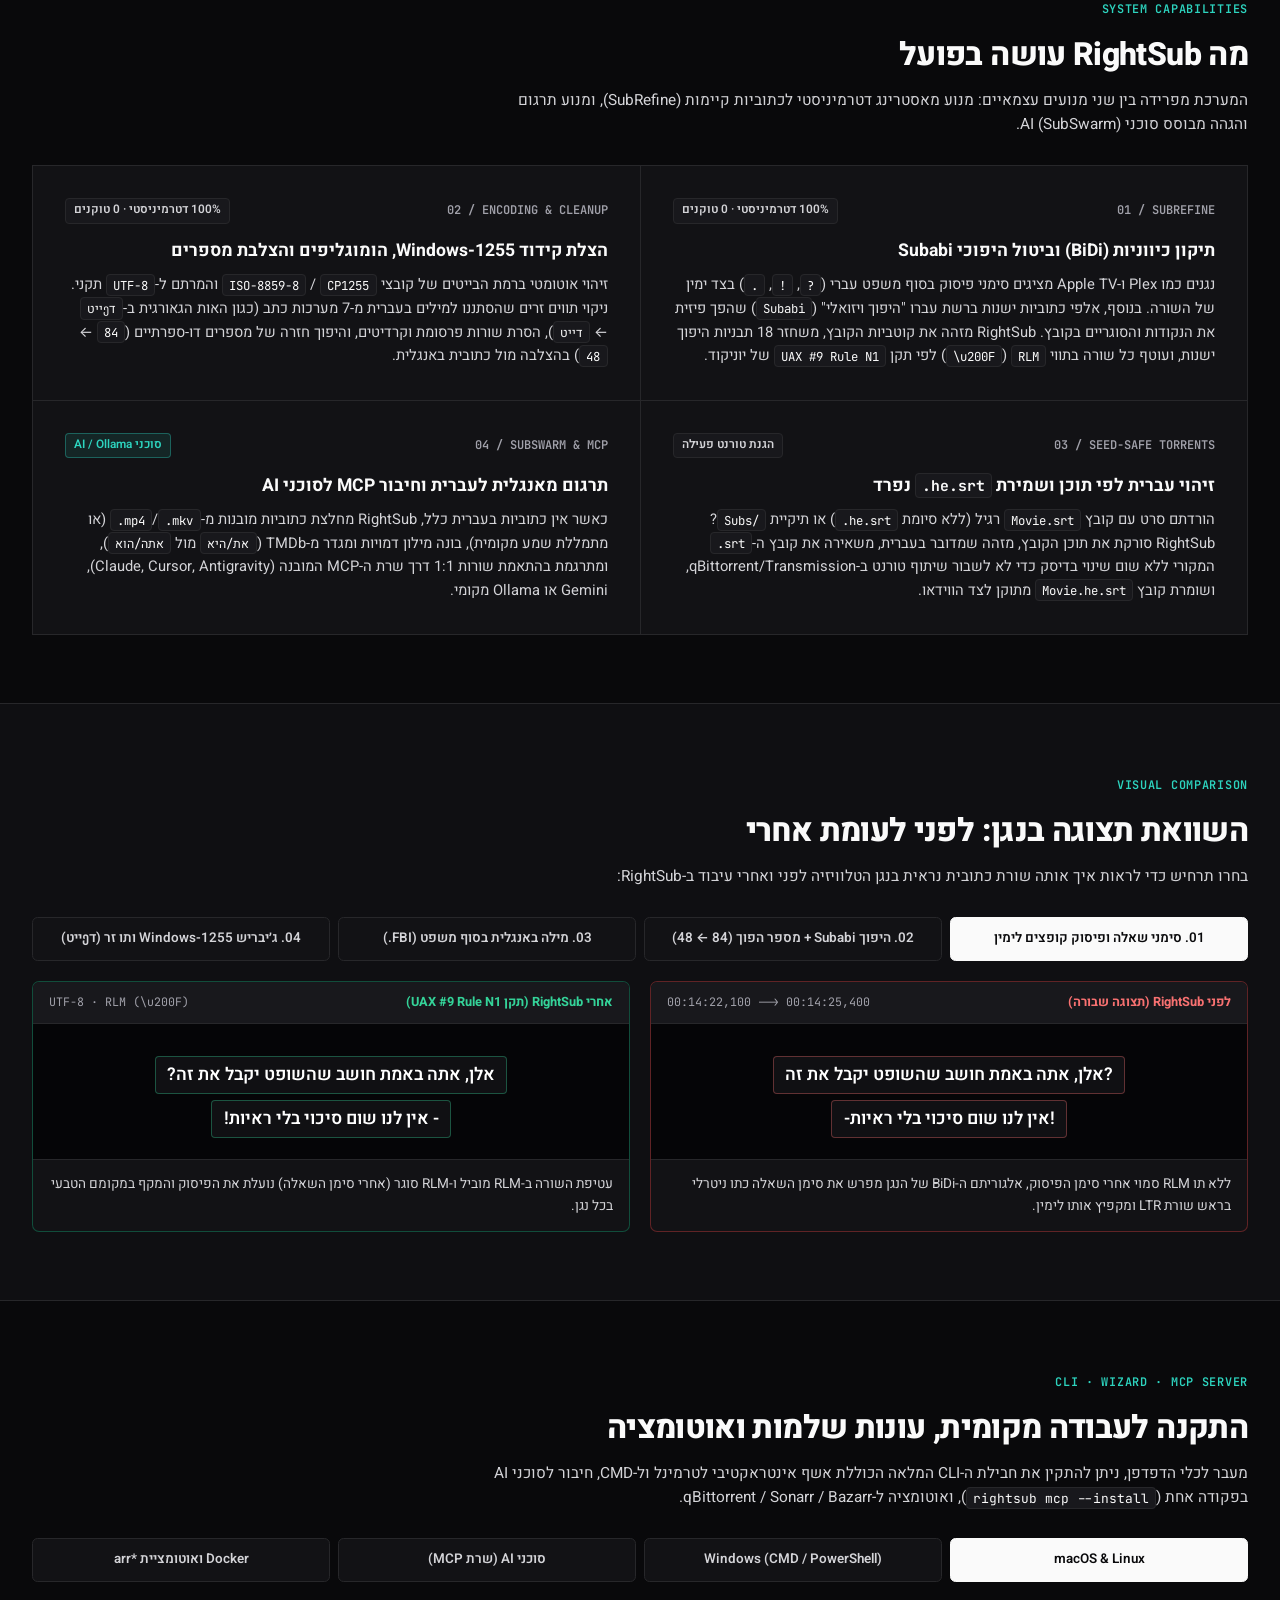
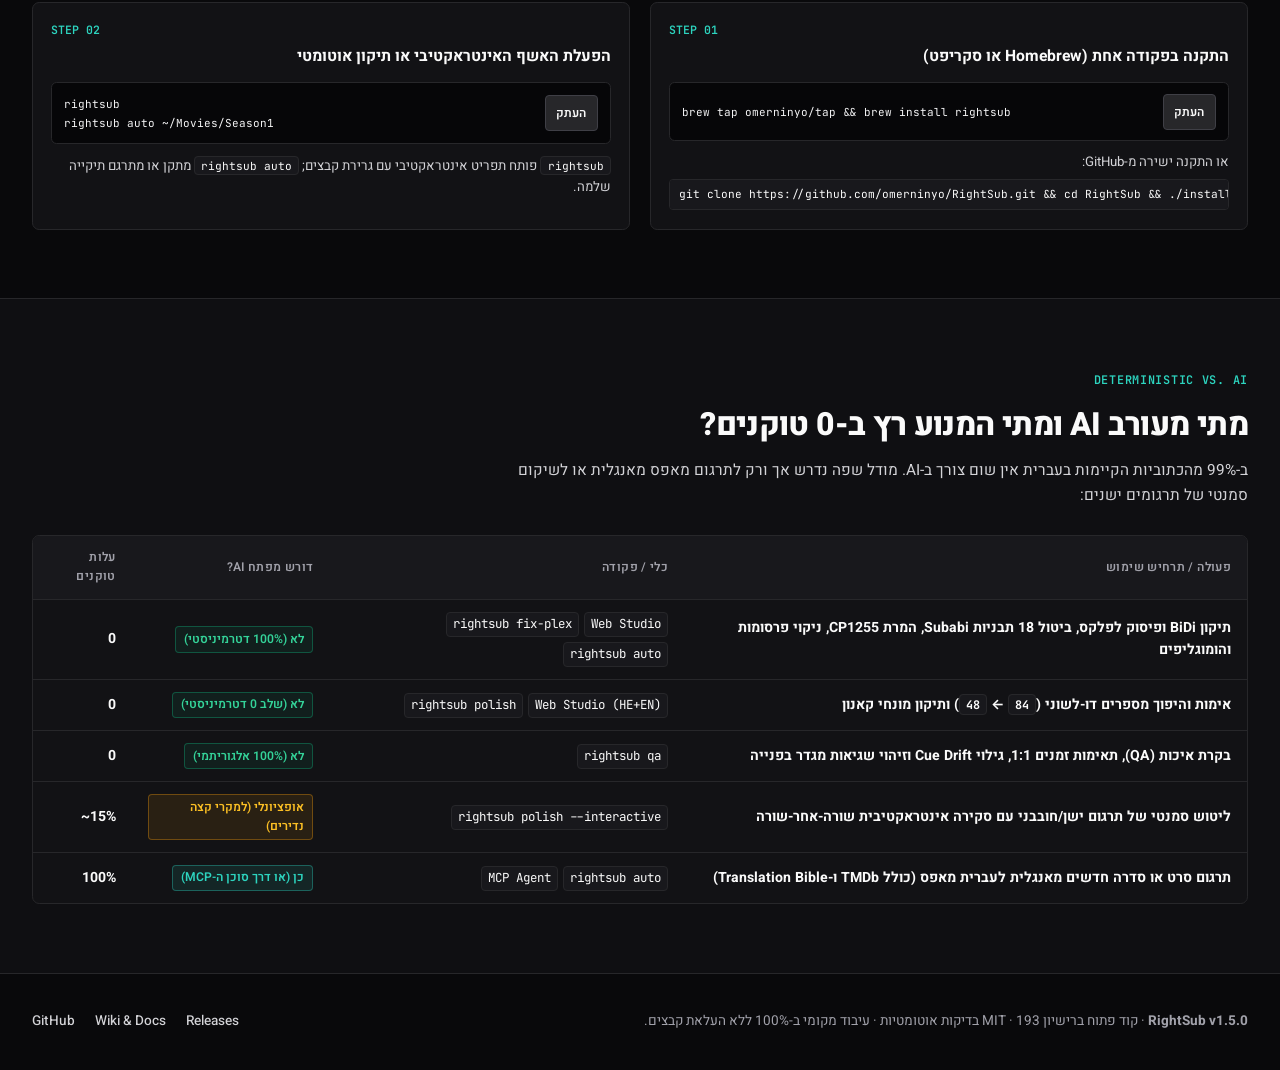
==== commit d0db601e: "feat(site): add interactive free-text Help & Solution Finder (#help) for natural-language subtitle t" ====
--- a/site/index.html
+++ b/site/index.html
@@ -41,10 +41,11 @@
 
       <nav class="primary-nav" aria-label="ניווט ראשי" data-i18n-aria="aria_nav">
         <ul>
-          <li><a href="#studio" data-i18n="nav_studio">התנסות חיה</a></li>
+          <li><a href="#studio" data-i18n="nav_studio">התנסות</a></li>
+          <li><a href="#help" data-i18n="nav_help">עזרה</a></li>
           <li><a href="#capabilities" data-i18n="nav_capabilities">יכולות</a></li>
           <li><a href="#simulator" data-i18n="nav_simulator">סימולטור</a></li>
-          <li><a href="#install" data-i18n="nav_install">התקנה ו-CLI</a></li>
+          <li><a href="#install" data-i18n="nav_install">התקנה</a></li>
           <li><a href="#architecture" data-i18n="nav_architecture">מתי AI?</a></li>
         </ul>
       </nav>
@@ -279,6 +280,55 @@
               <code id="sb-unicode-raw" class="sb-unicode-code" dir="rtl"></code>
             </div>
           </div>
+        </div>
+      </div>
+    </section>
+
+    <!-- FREE-TEXT INTERACTIVE HELP & SOLUTION FINDER -->
+    <section id="help" class="section section-alt">
+      <div class="container">
+        <div class="section-head">
+          <div class="kicker" data-i18n="help_kicker">INTERACTIVE SOLUTION FINDER</div>
+          <h2 data-i18n="help_title">איך פותרים? שאלו בטקסט חופשי</h2>
+          <p data-i18n="help_subtitle">
+            תארו במילים שלכם את הבעיה בכתוביות — והמערכת תציג מיד את הפתרון המדויק, האם הוא דורש AI או רץ ב-0 טוקנים, ואת הפקודה המוכנה להעתקה:
+          </p>
+        </div>
+
+        <div class="help-finder-box">
+          <div class="help-search-row">
+            <label for="help-search-input" class="sr-only" data-i18n="help_input_label">חפשו פתרון בטקסט חופשי</label>
+            <div class="help-input-wrap">
+              <svg class="help-search-icon" width="18" height="18" viewBox="0 0 24 24" fill="none" stroke="currentColor" stroke-width="2" stroke-linecap="round" stroke-linejoin="round" aria-hidden="true">
+                <circle cx="11" cy="11" r="8"></circle>
+                <line x1="21" y1="21" x2="16.65" y2="16.65"></line>
+              </svg>
+              <input
+                type="search"
+                id="help-search-input"
+                class="help-search-input"
+                autocomplete="off"
+                value="איך אני מתקן כתוביות בתזמון לא נכון כשיש לי אותן נכונות באנגלית?"
+                placeholder="למשל: איך אני מתקן כתוביות בתזמון לא נכון כשיש לי אותן נכונות באנגלית?"
+                data-i18n-placeholder="help_placeholder"
+              />
+              <button type="button" id="help-clear-btn" class="help-clear-btn" aria-label="נקה חיפוש" data-i18n-aria="help_clear_aria">✕</button>
+            </div>
+          </div>
+
+          <div class="help-quick-row">
+            <span class="help-quick-label" data-i18n="help_quick_label">שאלות נפוצות:</span>
+            <div class="help-quick-chips" role="group" aria-label="שאלות נפוצות" data-i18n-aria="help_quick_label">
+              <button type="button" class="chip-btn active" data-help-q="sync" data-i18n="help_q_sync">תזמון לא נכון מול אנגלית</button>
+              <button type="button" class="chip-btn" data-help-q="punct" data-i18n="help_q_punct">סימני שאלה קופצים לימין ב-Plex</button>
+              <button type="button" class="chip-btn" data-help-q="numbers" data-i18n="help_q_numbers">מספרים הפוכים (84 במקום 48)</button>
+              <button type="button" class="chip-btn" data-help-q="mkv" data-i18n="help_q_mkv">סרט MKV ללא כתוביות בעברית</button>
+              <button type="button" class="chip-btn" data-help-q="cp1255" data-i18n="help_q_cp1255">ג׳יבריש בקידוד Windows-1255</button>
+              <button type="button" class="chip-btn" data-help-q="torrent" data-i18n="help_q_torrent">לא לשבור סידינג בטורנט</button>
+            </div>
+          </div>
+
+          <div id="help-results-area" class="help-results-area" aria-live="polite"></div>
         </div>
       </div>
     </section>
--- a/site/styles.css
+++ b/site/styles.css
@@ -943,6 +943,167 @@
   white-space: pre-line;
 }
 
+/* FREE-TEXT INTERACTIVE HELP & SOLUTION FINDER */
+.sr-only {
+  position: absolute;
+  width: 1px;
+  height: 1px;
+  padding: 0;
+  margin: -1px;
+  overflow: hidden;
+  clip: rect(0, 0, 0, 0);
+  white-space: nowrap;
+  border: 0;
+}
+
+.help-finder-box {
+  background: var(--bg-surface);
+  border: 1px solid var(--border-line);
+  border-radius: 0.5rem;
+  padding: clamp(1rem, 2.5vw, 1.5rem);
+  min-width: 0;
+  max-width: 100%;
+}
+
+.help-search-row {
+  margin-bottom: 0.85rem;
+}
+
+.help-input-wrap {
+  position: relative;
+  display: flex;
+  align-items: center;
+  background: var(--bg-page);
+  border: 1px solid var(--border-strong);
+  border-radius: 0.4rem;
+  padding-inline: 0.85rem;
+  transition: border-color 0.15s ease;
+}
+
+.help-input-wrap:focus-within {
+  border-color: var(--accent);
+}
+
+.help-search-icon {
+  color: var(--accent);
+  flex-shrink: 0;
+}
+
+.help-search-input {
+  flex: 1 1 0%;
+  min-width: 0;
+  background: transparent;
+  color: var(--text-main);
+  border: 0;
+  padding: 0.75rem 0.55rem;
+  font-family: inherit;
+  font-size: clamp(0.84rem, 2.2vw, 0.96rem);
+  outline: none;
+}
+
+.help-search-input::-webkit-search-cancel-button {
+  display: none;
+}
+
+.help-clear-btn {
+  flex-shrink: 0;
+  background: var(--bg-subtle);
+  color: var(--text-muted);
+  border: 1px solid var(--border-line);
+  border-radius: 0.25rem;
+  min-width: 2rem;
+  min-height: 2rem;
+  font-size: 0.8rem;
+  cursor: pointer;
+  display: inline-flex;
+  align-items: center;
+  justify-content: center;
+}
+
+.help-clear-btn:hover {
+  color: var(--text-main);
+  border-color: var(--border-strong);
+}
+
+.help-quick-row {
+  display: flex;
+  align-items: center;
+  gap: 0.5rem;
+  flex-wrap: wrap;
+  margin-bottom: 1.15rem;
+}
+
+.help-quick-label {
+  font-size: 0.8rem;
+  color: var(--text-muted);
+  font-weight: 600;
+}
+
+.help-quick-chips {
+  display: flex;
+  flex-wrap: wrap;
+  gap: 0.4rem;
+}
+
+@media (max-width: 38rem) {
+  .help-quick-chips {
+    display: grid;
+    grid-template-columns: repeat(2, minmax(0, 1fr));
+    width: 100%;
+  }
+}
+
+.help-results-area {
+  display: grid;
+  grid-template-columns: minmax(0, 1fr);
+  gap: 0.85rem;
+}
+
+.help-card {
+  background: var(--bg-page);
+  border: 1px solid var(--border-line);
+  border-inline-start: 3px solid var(--accent);
+  border-radius: 0.4rem;
+  padding: 1.1rem 1.15rem;
+  min-width: 0;
+  max-width: 100%;
+}
+
+.help-card-secondary {
+  border-inline-start-color: var(--border-strong);
+  opacity: 0.94;
+}
+
+.help-card-header {
+  display: flex;
+  align-items: center;
+  justify-content: space-between;
+  gap: 0.6rem;
+  flex-wrap: wrap;
+  margin-bottom: 0.55rem;
+}
+
+.help-card-title {
+  font-size: 1.02rem;
+  font-weight: 700;
+  margin: 0;
+  color: var(--text-main);
+}
+
+.help-card-desc {
+  margin: 0 0 0.85rem;
+  font-size: 0.9rem;
+  color: var(--text-body);
+}
+
+.help-card-actions {
+  display: flex;
+  align-items: center;
+  gap: 0.6rem;
+  flex-wrap: wrap;
+  margin-top: 0.75rem;
+}
+
 /* SECTIONS & BENTO ARCHITECTURAL GRID */
 .section {
   padding-block: clamp(2.25rem, 5.5vw, 4.25rem);
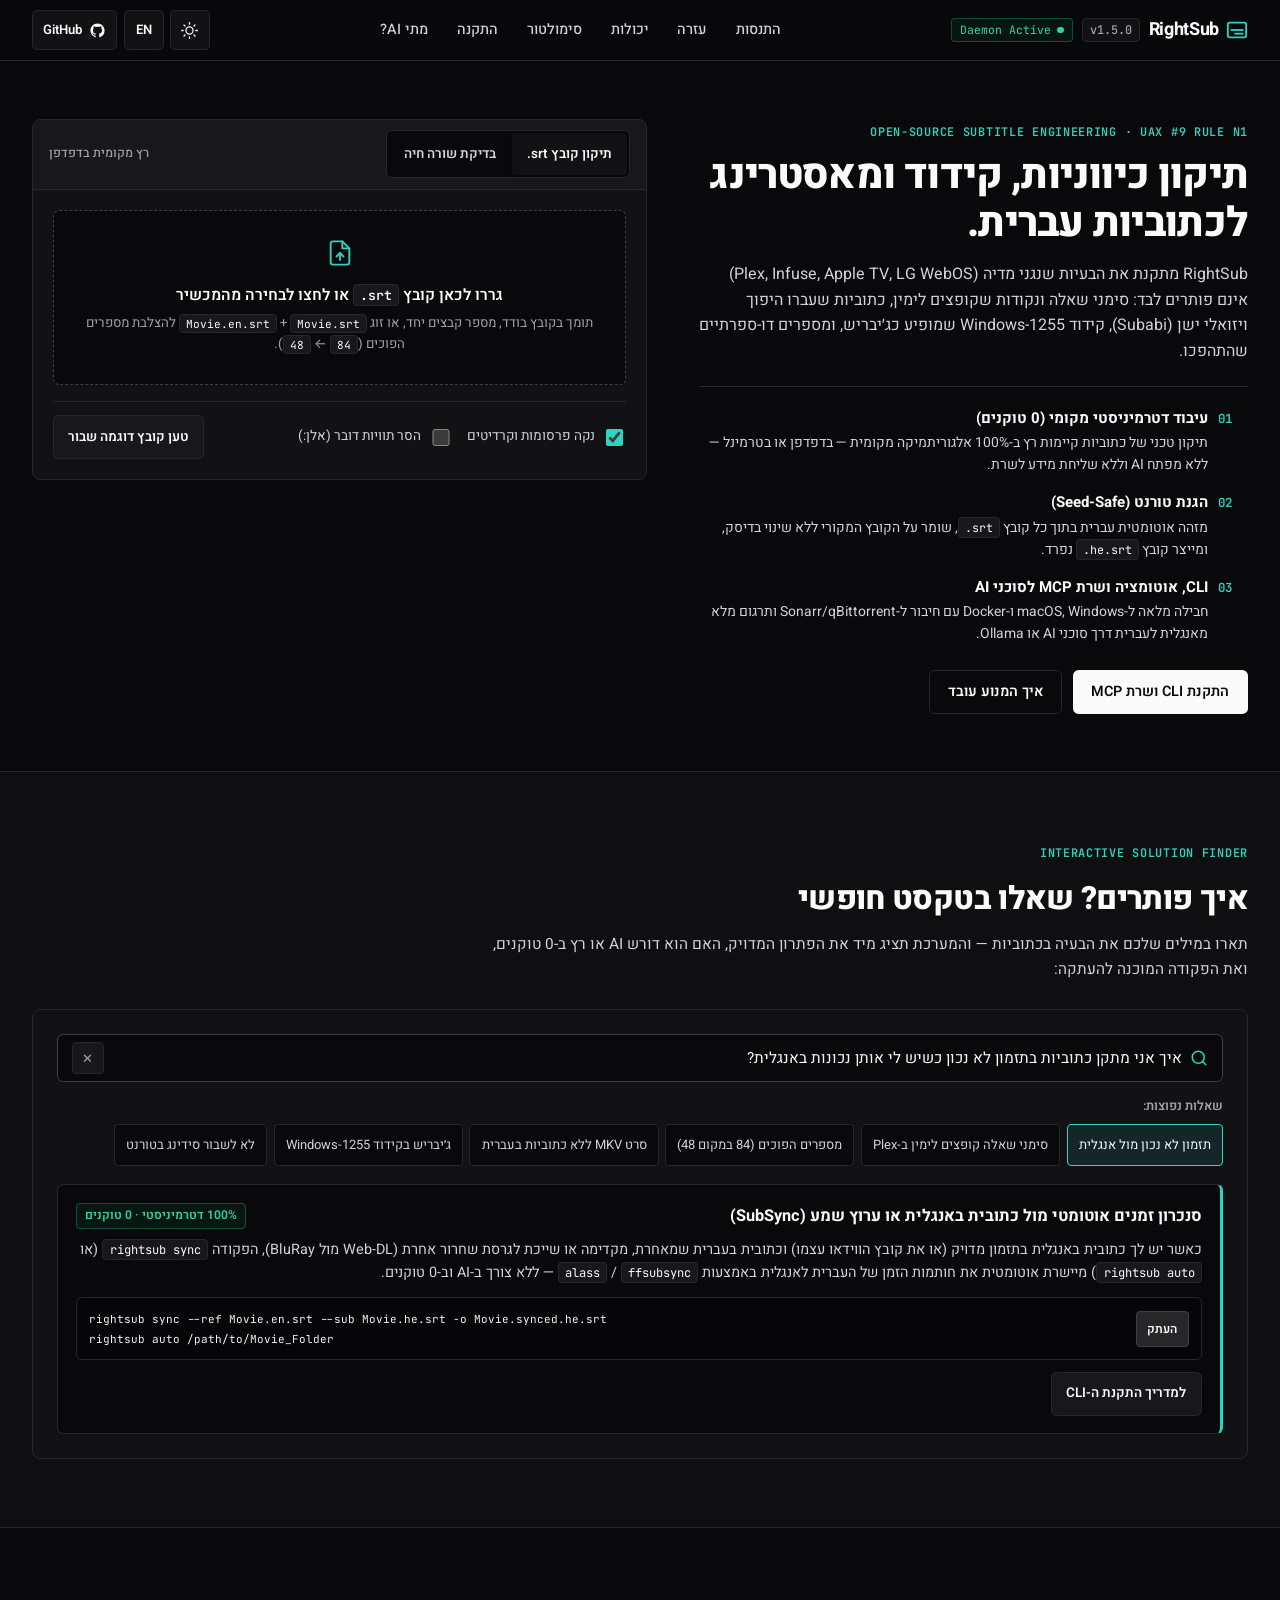
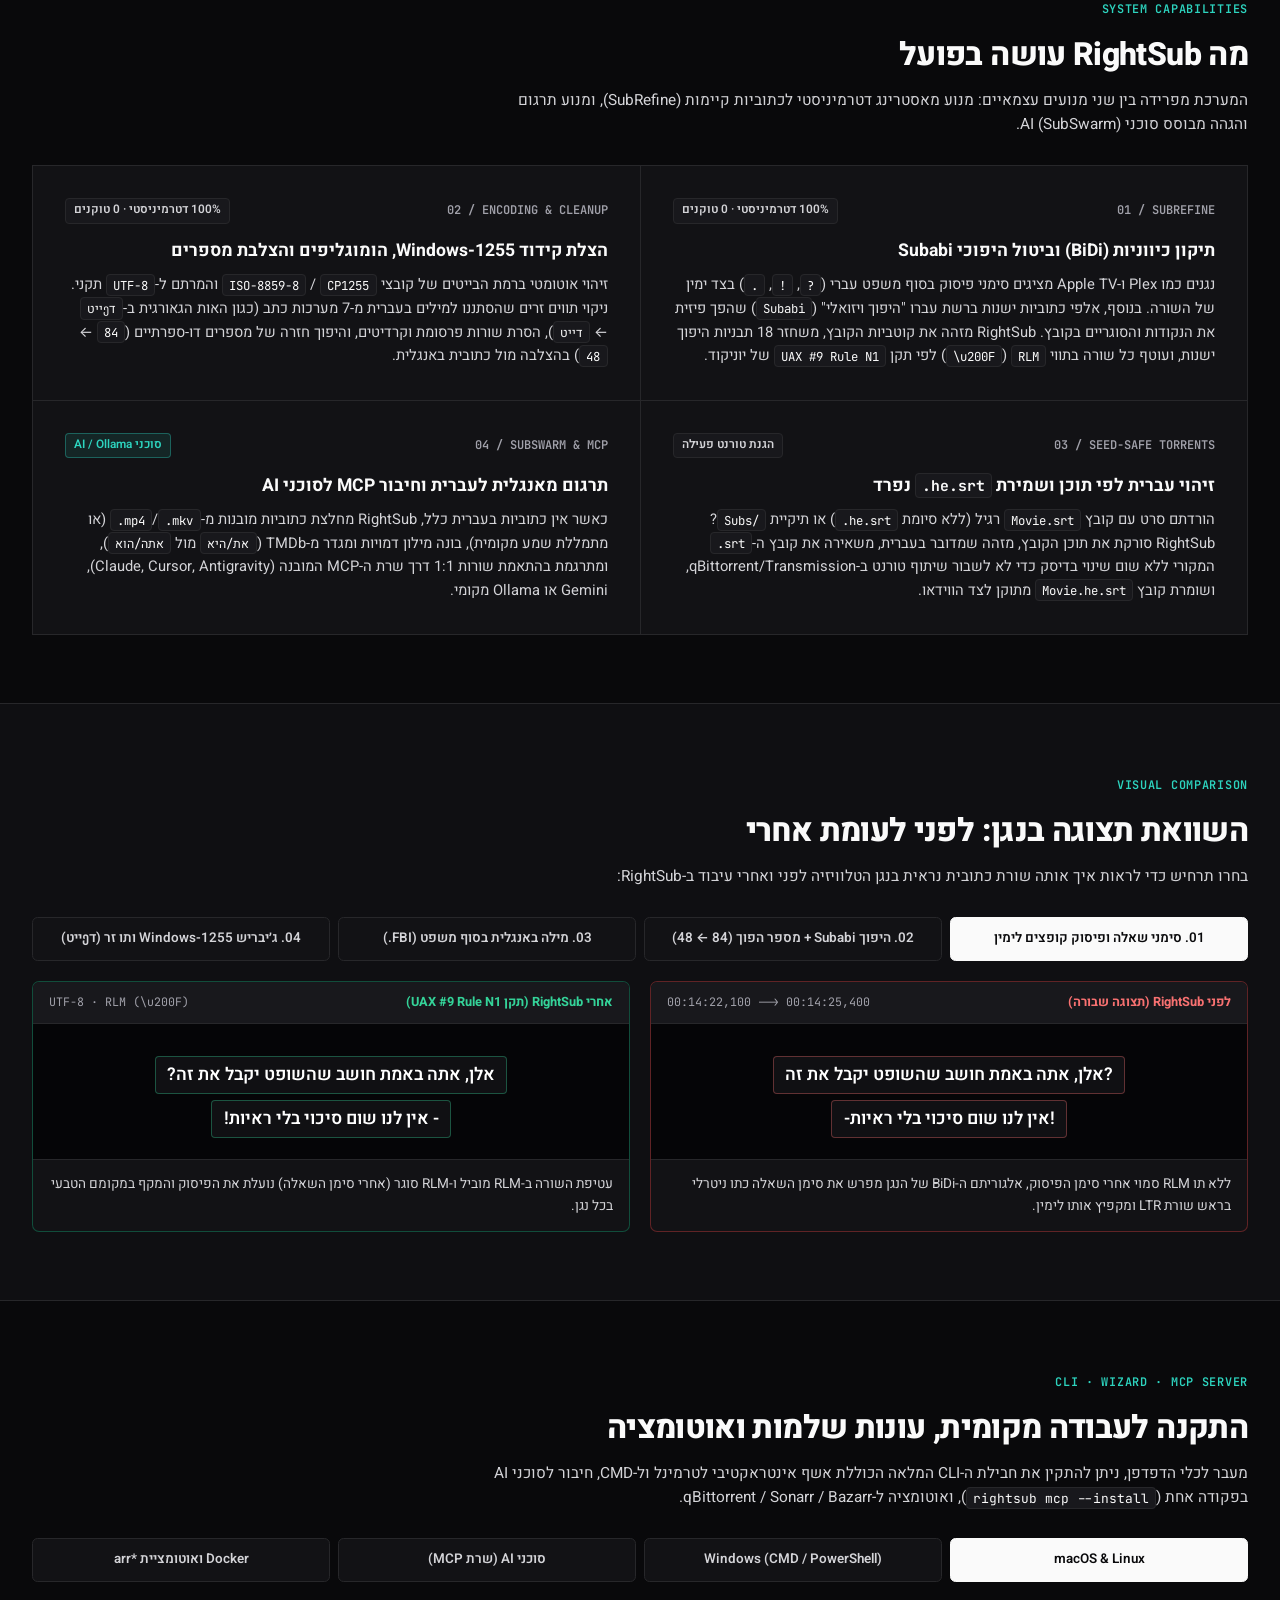
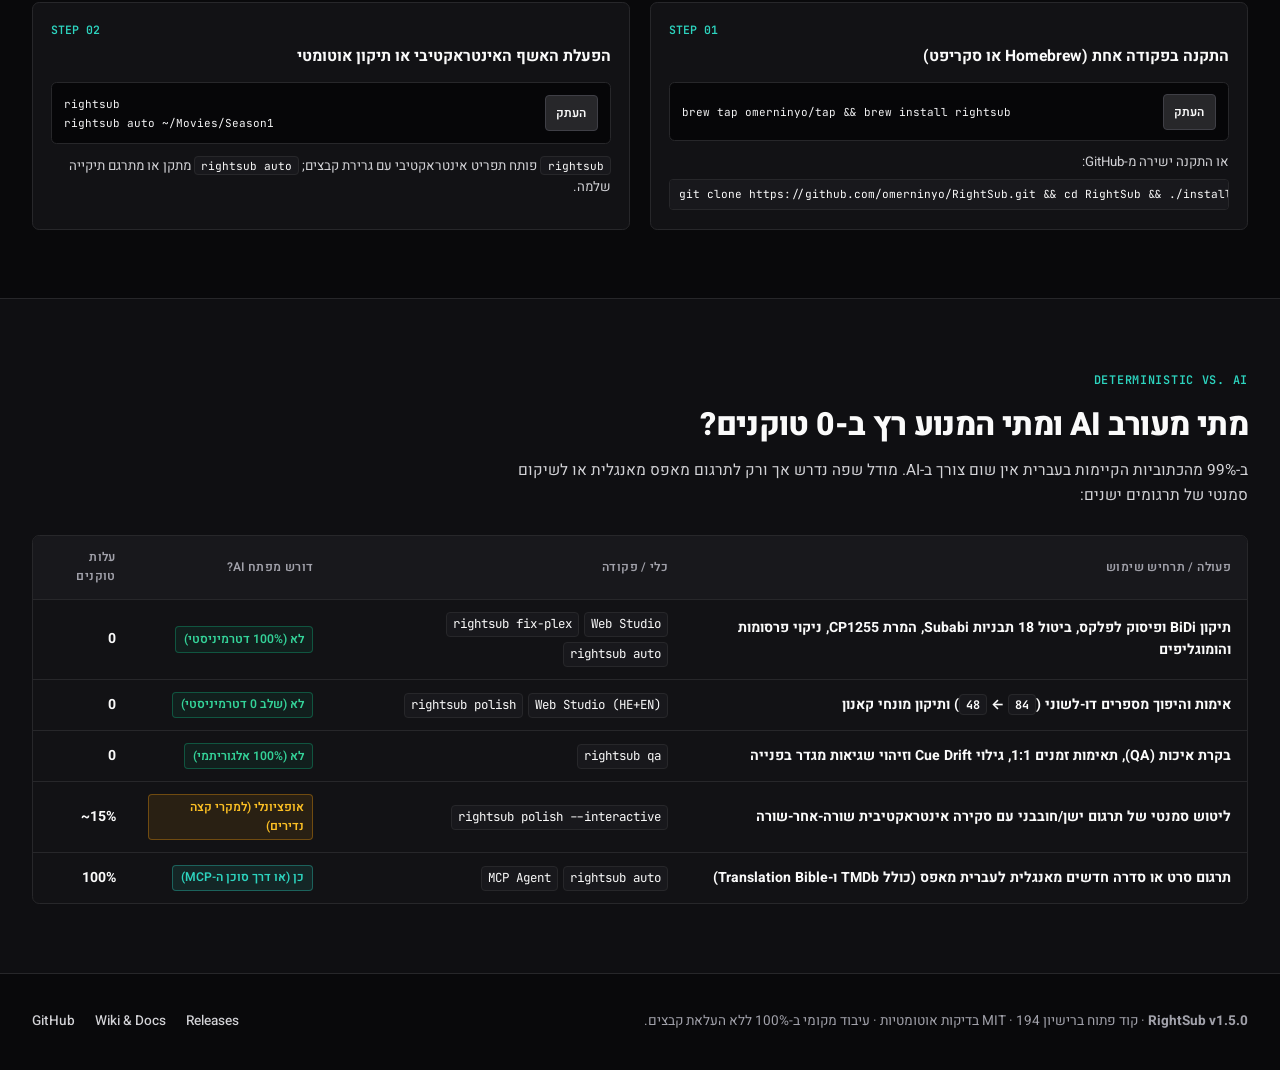
==== commit f20d757f: "chore(release): synchronize v1.5.0 version SSOT, 194 test badges, custom domain URLs, and Homebrew f" ====
--- a/site/index.html
+++ b/site/index.html
@@ -9,7 +9,8 @@
   <meta property="og:type" content="website" />
   <meta property="og:title" id="og-title" content="RightSub — מאסטרינג, תיקון כיווניות ותרגום כתוביות בעברית" />
   <meta property="og:description" id="og-desc" content="תיקון פיסוק וכיווניות (UAX #9 Rule N1), קידוד Windows-1255, הגנת טורנט ושרת MCP מובנה עבור Plex, Infuse ו-Apple TV." />
-  <meta property="og:url" content="https://omerninyo.github.io/RightSub/" />
+  <meta property="og:url" content="https://rightsub.ninyo.co/" />
+  <link rel="canonical" href="https://rightsub.ninyo.co/" />
   <meta name="twitter:card" content="summary_large_image" />
   <link rel="icon" type="image/svg+xml" href="data:image/svg+xml,%3Csvg xmlns='http://www.w3.org/2000/svg' viewBox='0 0 24 24' fill='none' stroke='%2314b8a6' stroke-width='2.2' stroke-linecap='square'%3E%3Crect x='2' y='4' width='20' height='16' rx='2' fill='%2309090b'/%3E%3Cline x1='6' y1='12' x2='18' y2='12'/%3E%3Cline x1='10' y1='16' x2='18' y2='16'/%3E%3C/svg%3E" />
   <link rel="preconnect" href="https://fonts.googleapis.com" />
@@ -733,7 +734,7 @@
   <footer class="site-footer">
     <div class="container footer-inner">
       <p class="footer-copy" data-i18n="footer_copy">
-        <strong>RightSub v1.5.0</strong> · קוד פתוח ברישיון MIT · 193 בדיקות אוטומטיות · עיבוד מקומי ב-100% ללא העלאת קבצים.
+        <strong>RightSub v1.5.0</strong> · קוד פתוח ברישיון MIT · 194 בדיקות אוטומטיות · עיבוד מקומי ב-100% ללא העלאת קבצים.
       </p>
       <div class="footer-links" dir="ltr">
         <a href="https://github.com/omerninyo/RightSub" target="_blank" rel="noopener">GitHub</a>
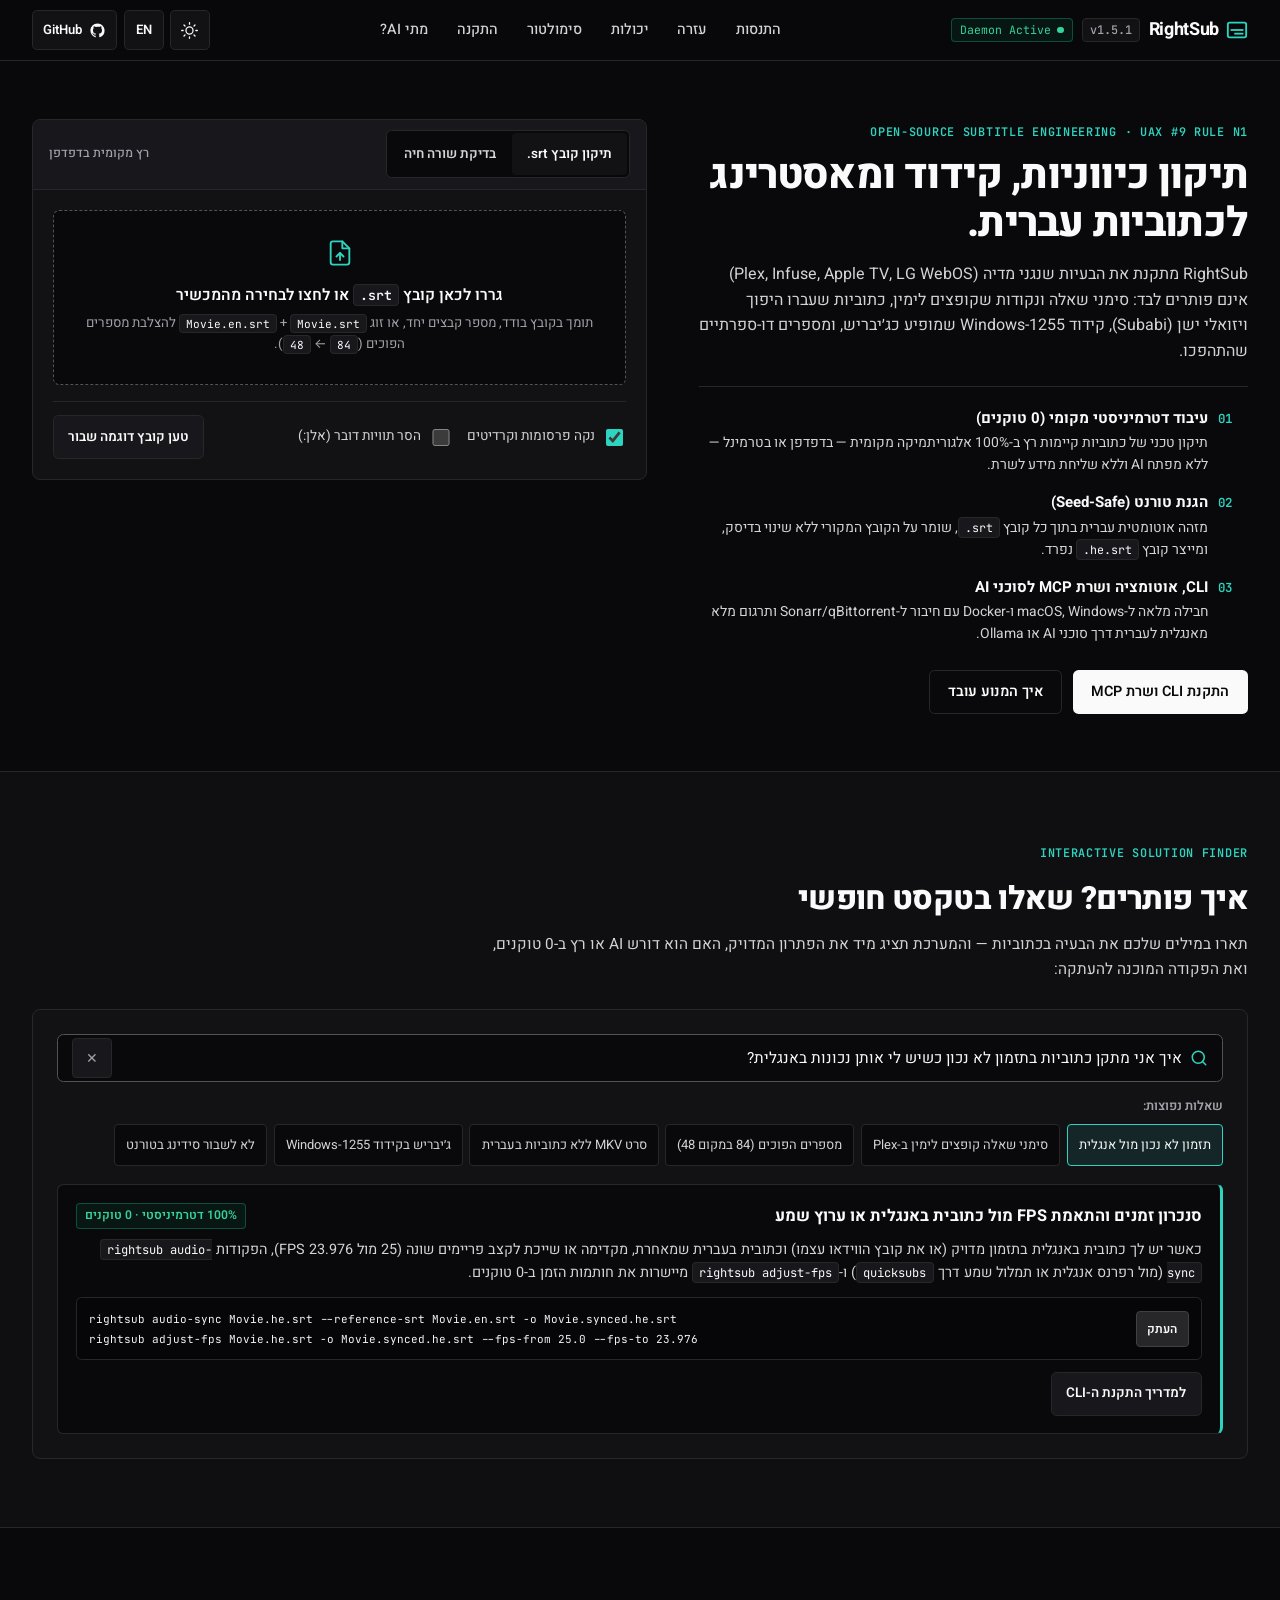
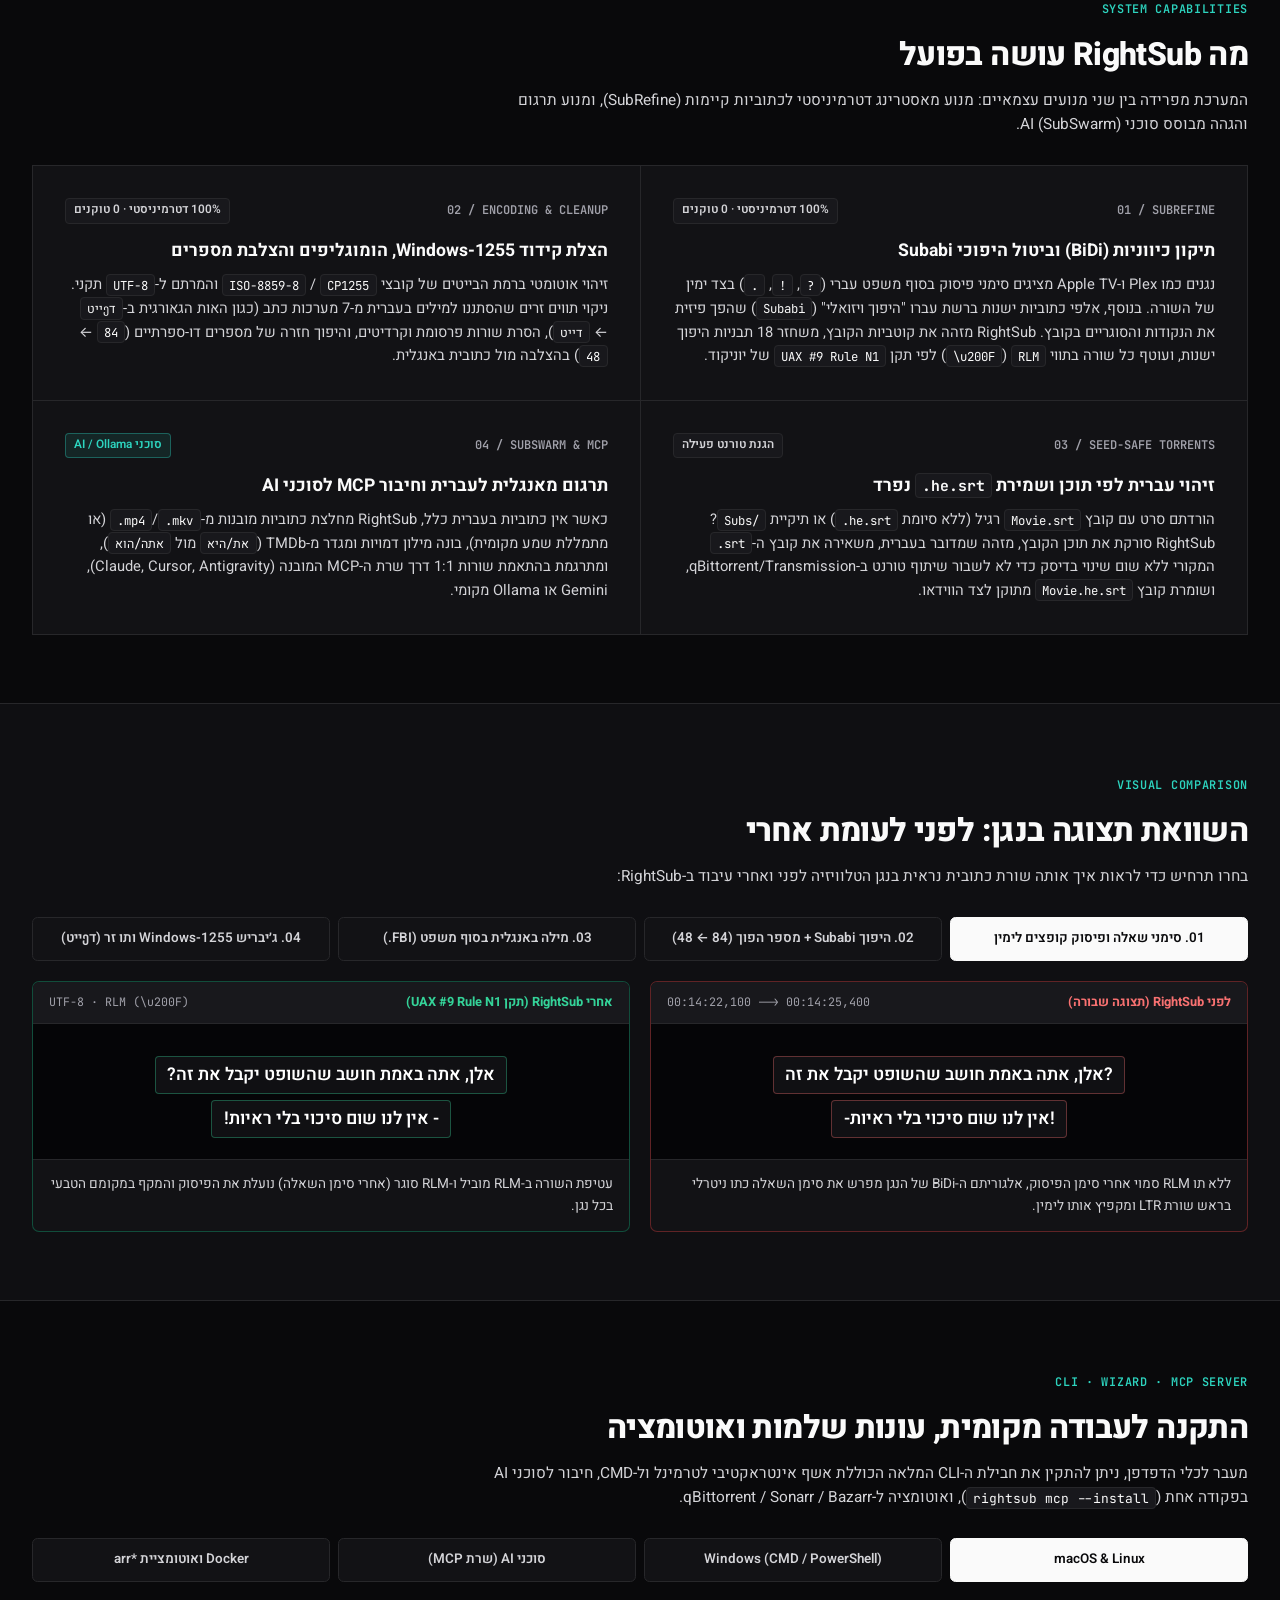
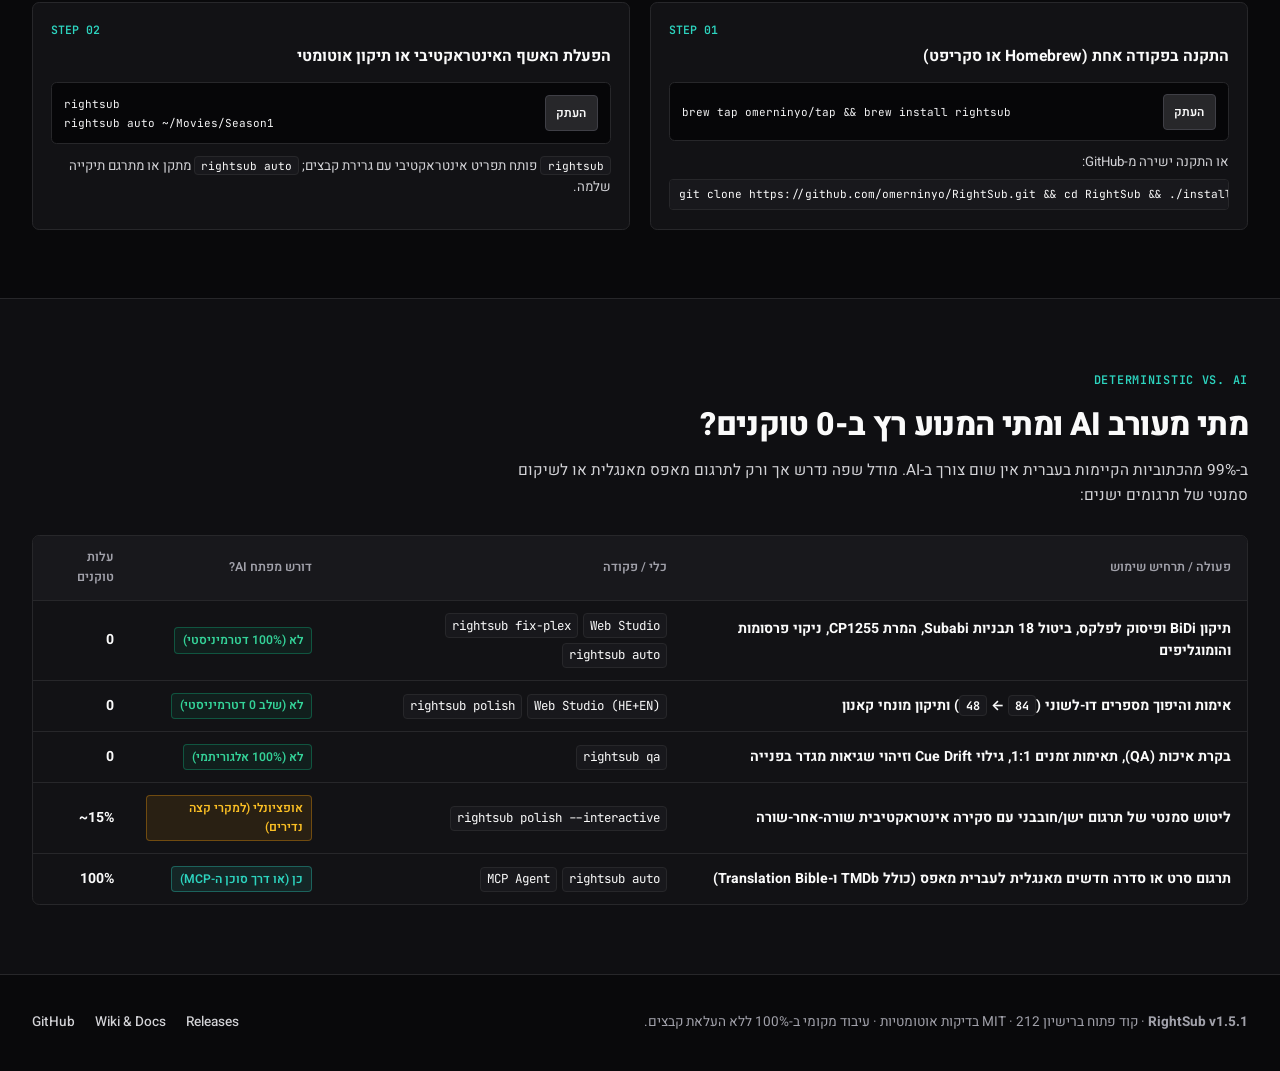
==== commit 5088643d: "chore(release): harden v1.5.1 servers, web UI parity, zero-dep packaging & docs/wiki SSOT (212/212 t" ====
--- a/site/index.html
+++ b/site/index.html
@@ -10,8 +10,10 @@
   <meta property="og:title" id="og-title" content="RightSub — מאסטרינג, תיקון כיווניות ותרגום כתוביות בעברית" />
   <meta property="og:description" id="og-desc" content="תיקון פיסוק וכיווניות (UAX #9 Rule N1), קידוד Windows-1255, הגנת טורנט ושרת MCP מובנה עבור Plex, Infuse ו-Apple TV." />
   <meta property="og:url" content="https://rightsub.ninyo.co/" />
+  <meta property="og:image" content="https://raw.githubusercontent.com/omerninyo/RightSub/main/docs/assets/social_preview.png" />
   <link rel="canonical" href="https://rightsub.ninyo.co/" />
   <meta name="twitter:card" content="summary_large_image" />
+  <meta name="twitter:image" content="https://raw.githubusercontent.com/omerninyo/RightSub/main/docs/assets/social_preview.png" />
   <link rel="icon" type="image/svg+xml" href="data:image/svg+xml,%3Csvg xmlns='http://www.w3.org/2000/svg' viewBox='0 0 24 24' fill='none' stroke='%2314b8a6' stroke-width='2.2' stroke-linecap='square'%3E%3Crect x='2' y='4' width='20' height='16' rx='2' fill='%2309090b'/%3E%3Cline x1='6' y1='12' x2='18' y2='12'/%3E%3Cline x1='10' y1='16' x2='18' y2='16'/%3E%3C/svg%3E" />
   <link rel="preconnect" href="https://fonts.googleapis.com" />
   <link rel="preconnect" href="https://fonts.gstatic.com" crossorigin />
@@ -33,7 +35,7 @@
           </svg>
           <span class="brand-name">RightSub</span>
         </a>
-        <span class="meta-tag" dir="ltr">v1.5.0</span>
+        <span class="meta-tag" dir="ltr">v1.5.1</span>
         <span id="daemon-status-badge" class="daemon-tag" hidden>
           <span class="daemon-dot"></span>
           <span id="daemon-status-text" dir="ltr">Daemon Active</span>
@@ -57,8 +59,8 @@
           id="theme-toggle"
           class="icon-btn"
           aria-pressed="false"
-          aria-label="החלף ערכת נושא"
-          title="החלף ערכת נושא"
+          aria-label="החלף ערכת נושא (כהה / בהיר)"
+          title="החלף ערכת נושא (כהה / בהיר)"
           data-i18n-aria="aria_theme"
           data-i18n-title="aria_theme"
         >
@@ -81,8 +83,8 @@
           type="button"
           id="lang-toggle"
           class="lang-btn"
-          aria-label="החלף שפה לאנגלית"
-          title="החלף שפה לאנגלית"
+          aria-label="החלף שפה לאנגלית (Switch to English)"
+          title="החלף שפה לאנגלית (Switch to English)"
           data-i18n-aria="aria_lang"
           data-i18n-title="aria_lang"
         >
@@ -252,7 +254,7 @@
           <div id="wb-panel-sandbox" class="wb-panel" role="tabpanel" aria-labelledby="wb-tab-sandbox" hidden>
             <div class="sandbox-presets">
               <span class="preset-label" data-i18n="sb_preset_label">דוגמאות מוכנות:</span>
-              <div class="preset-chips" role="group" aria-label="דוגמאות מוכנות" data-i18n-aria="sb_preset_label">
+              <div class="preset-chips" role="group" aria-label="דוגמאות מוכנות" data-i18n-aria="aria_presets">
                 <button type="button" class="chip-btn active" aria-pressed="true" data-sb-preset="punct" data-i18n="sb_chip_1">פיסוק קופץ</button>
                 <button type="button" class="chip-btn" aria-pressed="false" data-sb-preset="subabi" data-i18n="sb_chip_2">היפוך Subabi</button>
                 <button type="button" class="chip-btn" aria-pressed="false" data-sb-preset="english" data-i18n="sb_chip_3">מילה באנגלית (FBI.)</button>
@@ -319,13 +321,13 @@
 
           <div class="help-quick-row">
             <span class="help-quick-label" data-i18n="help_quick_label">שאלות נפוצות:</span>
-            <div class="help-quick-chips" role="group" aria-label="שאלות נפוצות" data-i18n-aria="help_quick_label">
-              <button type="button" class="chip-btn active" data-help-q="sync" data-i18n="help_q_sync">תזמון לא נכון מול אנגלית</button>
-              <button type="button" class="chip-btn" data-help-q="punct" data-i18n="help_q_punct">סימני שאלה קופצים לימין ב-Plex</button>
-              <button type="button" class="chip-btn" data-help-q="numbers" data-i18n="help_q_numbers">מספרים הפוכים (84 במקום 48)</button>
-              <button type="button" class="chip-btn" data-help-q="mkv" data-i18n="help_q_mkv">סרט MKV ללא כתוביות בעברית</button>
-              <button type="button" class="chip-btn" data-help-q="cp1255" data-i18n="help_q_cp1255">ג׳יבריש בקידוד Windows-1255</button>
-              <button type="button" class="chip-btn" data-help-q="torrent" data-i18n="help_q_torrent">לא לשבור סידינג בטורנט</button>
+            <div class="help-quick-chips" role="group" aria-label="שאלות נפוצות" data-i18n-aria="aria_help_chips">
+              <button type="button" class="chip-btn active" aria-pressed="true" data-help-q="sync" data-i18n="help_q_sync">תזמון לא נכון מול אנגלית</button>
+              <button type="button" class="chip-btn" aria-pressed="false" data-help-q="punct" data-i18n="help_q_punct">סימני שאלה קופצים לימין ב-Plex</button>
+              <button type="button" class="chip-btn" aria-pressed="false" data-help-q="numbers" data-i18n="help_q_numbers">מספרים הפוכים (84 במקום 48)</button>
+              <button type="button" class="chip-btn" aria-pressed="false" data-help-q="mkv" data-i18n="help_q_mkv">סרט MKV ללא כתוביות בעברית</button>
+              <button type="button" class="chip-btn" aria-pressed="false" data-help-q="cp1255" data-i18n="help_q_cp1255">ג׳יבריש בקידוד Windows-1255</button>
+              <button type="button" class="chip-btn" aria-pressed="false" data-help-q="torrent" data-i18n="help_q_torrent">לא לשבור סידינג בטורנט</button>
             </div>
           </div>
 
@@ -364,7 +366,7 @@
             </div>
             <h3 data-i18n="cap2_title">הצלת קידוד Windows-1255, הומוגליפים והצלבת מספרים</h3>
             <p data-i18n="cap2_desc">
-              זיהוי אוטומטי ברמת הבייטים של קובצי <code dir="ltr">CP1255</code> / <code dir="ltr">ISO-8859-8</code> והמרתם ל-<code dir="ltr">UTF-8</code> תקני. ניקוי תווים זרים שהסתננו למילים בעברית מ-7 מערכות כתב (כגון האות הגאורגית ב-<code dir="rtl">&#x202E;דეייט&#x202C;</code> ← <code dir="rtl">דייט</code>), הסרת שורות פרסומת וקרדיטים, והיפוך חזרה של מספרים דו-ספרתיים (<code dir="ltr">84</code> ← <code dir="ltr">48</code>) בהצלבה מול כתובית באנגלית.
+              זיהוי אוטומטי ברמת הבייטים של קובצי <code dir="ltr">CP1255</code> / <code dir="ltr">ISO-8859-8</code> והמרתם ל-<code dir="ltr">UTF-8</code> תקני. ניקוי תווים זרים שהסתננו למילים בעברית מ-7 מערכות כתב (כגון האות הגאורגית ב-<code dir="rtl">ד&#x10D4;ייט</code> ← <code dir="rtl">דייט</code>), הסרת שורות פרסומת וקרדיטים, והיפוך חזרה של מספרים דו-ספרתיים (<code dir="ltr">84</code> ← <code dir="ltr">48</code>) בהצלבה מול כתובית באנגלית.
             </p>
           </article>
 
@@ -469,7 +471,7 @@
               <div id="tv-before-line1" class="sim-caption" dir="rtl">?אלן, אתה באמת חושב שהשופט יקבל את זה</div>
               <div id="tv-before-line2" class="sim-caption" dir="rtl">!אין לנו שום סיכוי בלי ראיות-</div>
             </div>
-            <p id="tv-before-explain" class="sim-note" data-i18n="tv_before_exp_punct">
+            <p id="tv-before-explain" class="sim-note">
               ללא תו RLM סמוי אחרי סימן הפיסוק, אלגוריתם ה-BiDi של הנגן מפרש את סימן השאלה כתו ניטרלי בראש שורת LTR ומקפיץ אותו לימין.
             </p>
           </div>
@@ -483,7 +485,7 @@
               <div id="tv-after-line1" class="sim-caption" dir="rtl">&#x200F;אלן, אתה באמת חושב שהשופט יקבל את זה?&#x200F;</div>
               <div id="tv-after-line2" class="sim-caption" dir="rtl">&#x200F;- אין לנו שום סיכוי בלי ראיות!&#x200F;</div>
             </div>
-            <p id="tv-after-explain" class="sim-note" data-i18n="tv_after_exp_punct">
+            <p id="tv-after-explain" class="sim-note">
               עטיפת השורה ב-RLM מוביל ו-RLM סוגר (אחרי סימן השאלה) נועלת את הפיסוק והמקף במקומם הטבעי בכל נגן.
             </p>
           </div>
@@ -734,7 +736,7 @@
   <footer class="site-footer">
     <div class="container footer-inner">
       <p class="footer-copy" data-i18n="footer_copy">
-        <strong>RightSub v1.5.0</strong> · קוד פתוח ברישיון MIT · 194 בדיקות אוטומטיות · עיבוד מקומי ב-100% ללא העלאת קבצים.
+        <strong>RightSub v1.5.1</strong> · קוד פתוח ברישיון MIT · 212 בדיקות אוטומטיות · עיבוד מקומי ב-100% ללא העלאת קבצים.
       </p>
       <div class="footer-links" dir="ltr">
         <a href="https://github.com/omerninyo/RightSub" target="_blank" rel="noopener">GitHub</a>
--- a/site/styles.css
+++ b/site/styles.css
@@ -1,4 +1,4 @@
-/* styles.css — RightSub v1.5.0 Flat Architectural Design System
+/* styles.css — RightSub v1.5.1 Flat Architectural Design System
    -------------------------------------------------------------
    - Flat, geometric 1px structural borders (zero AI neon gradients or heavy shadows)
    - Dual theme: Crisp Editorial Light Mode & Pure Matte Zinc Dark Mode (WCAG AA 4.5:1+ verified)
@@ -15,7 +15,7 @@
   --bg-subtle: #18181c;
   --bg-code: #060608;
   --border-line: #27272a;
-  --border-strong: #3f3f46;
+  --border-strong: #52525b;
   --text-main: #fafafa;
   --text-body: #d4d4d8;
   --text-muted: #a1a1aa;
@@ -43,7 +43,7 @@
   --bg-subtle: #f4f4f5;
   --bg-code: #18181b;
   --border-line: #e4e4e7;
-  --border-strong: #d4d4d8;
+  --border-strong: #71717a;
   --text-main: #09090b;
   --text-body: #3f3f46;
   --text-muted: #52525b;
@@ -772,6 +772,17 @@
   text-align: start;
 }
 
+.download-submeta-error {
+  color: var(--danger-text);
+}
+
+.results-actions-bar {
+  display: flex;
+  flex-wrap: wrap;
+  gap: 0.6rem;
+  margin-top: 0.35rem;
+}
+
 .diff-header-row h3 {
   font-size: 0.9rem;
   font-weight: 600;
@@ -982,6 +993,7 @@
 
 .help-input-wrap:focus-within {
   border-color: var(--accent);
+  box-shadow: 0 0 0 2px var(--accent-tint);
 }
 
 .help-search-icon {
@@ -1011,13 +1023,30 @@
   color: var(--text-muted);
   border: 1px solid var(--border-line);
   border-radius: 0.25rem;
-  min-width: 2rem;
-  min-height: 2rem;
-  font-size: 0.8rem;
+  min-width: 2.5rem;
+  min-height: 2.5rem;
+  font-size: 0.85rem;
   cursor: pointer;
   display: inline-flex;
   align-items: center;
   justify-content: center;
+}
+
+.help-clear-btn[hidden] {
+  display: none;
+}
+
+@media (pointer: coarse) {
+  .help-clear-btn {
+    min-width: 2.75rem;
+    min-height: 2.75rem;
+  }
+}
+
+.help-fallback-note {
+  margin: 0;
+  font-size: 0.85rem;
+  color: var(--text-muted);
 }
 
 .help-clear-btn:hover {
@@ -1214,7 +1243,8 @@
 }
 
 @media (max-width: 32rem) {
-  .scenario-bar {
+  .scenario-bar,
+  .platform-tabs {
     grid-template-columns: minmax(0, 1fr);
   }
 }
@@ -1518,8 +1548,11 @@
 .data-table thead th {
   background: var(--bg-subtle);
   color: var(--text-muted);
-  font-size: 0.76rem;
-  font-weight: 600;
+  font-size: 0.78rem;
+  font-weight: 600;
+}
+
+html[dir="ltr"] .data-table thead th {
   text-transform: uppercase;
   letter-spacing: 0.03em;
 }
@@ -1624,6 +1657,11 @@
     gap: 0.5rem;
   }
 
+  .matrix-table .cmd-pills code {
+    white-space: normal;
+    word-break: break-word;
+  }
+
   .matrix-table tbody td::before {
     content: attr(data-label);
     font-family: inherit;
